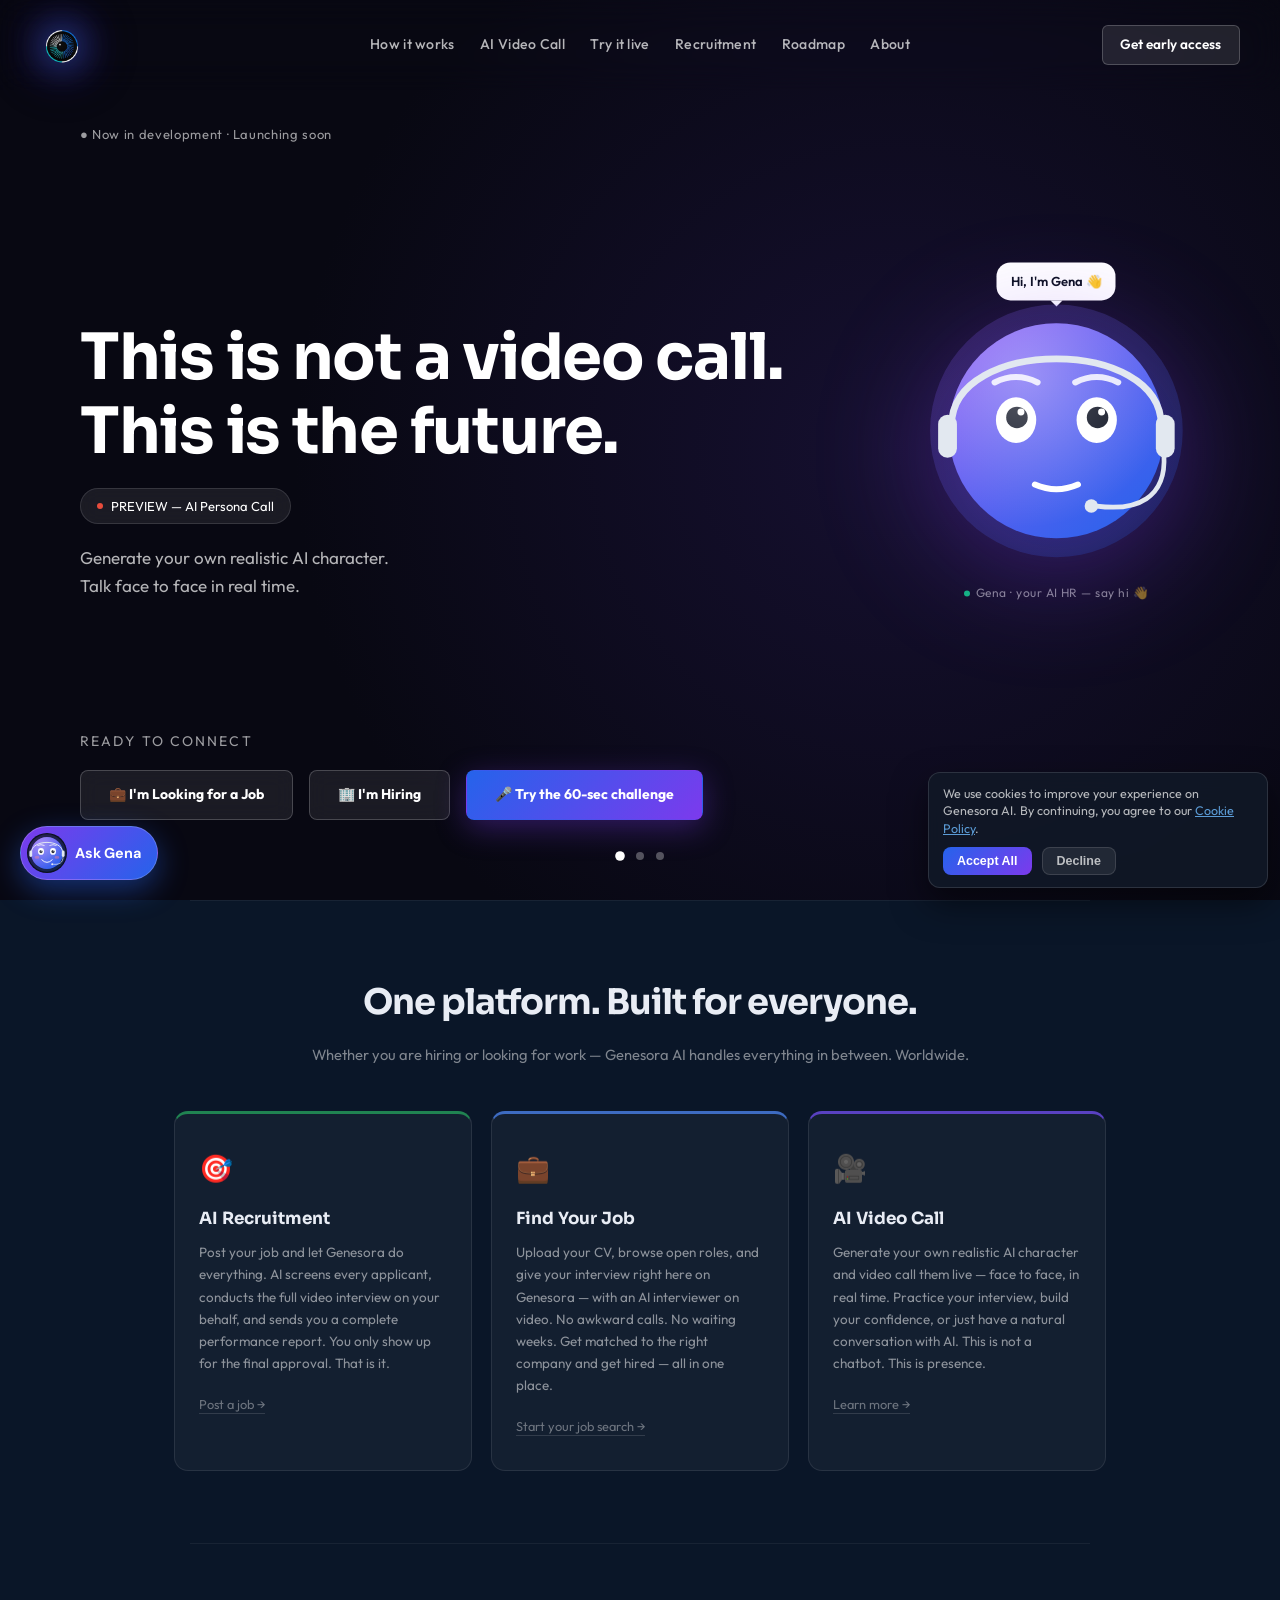
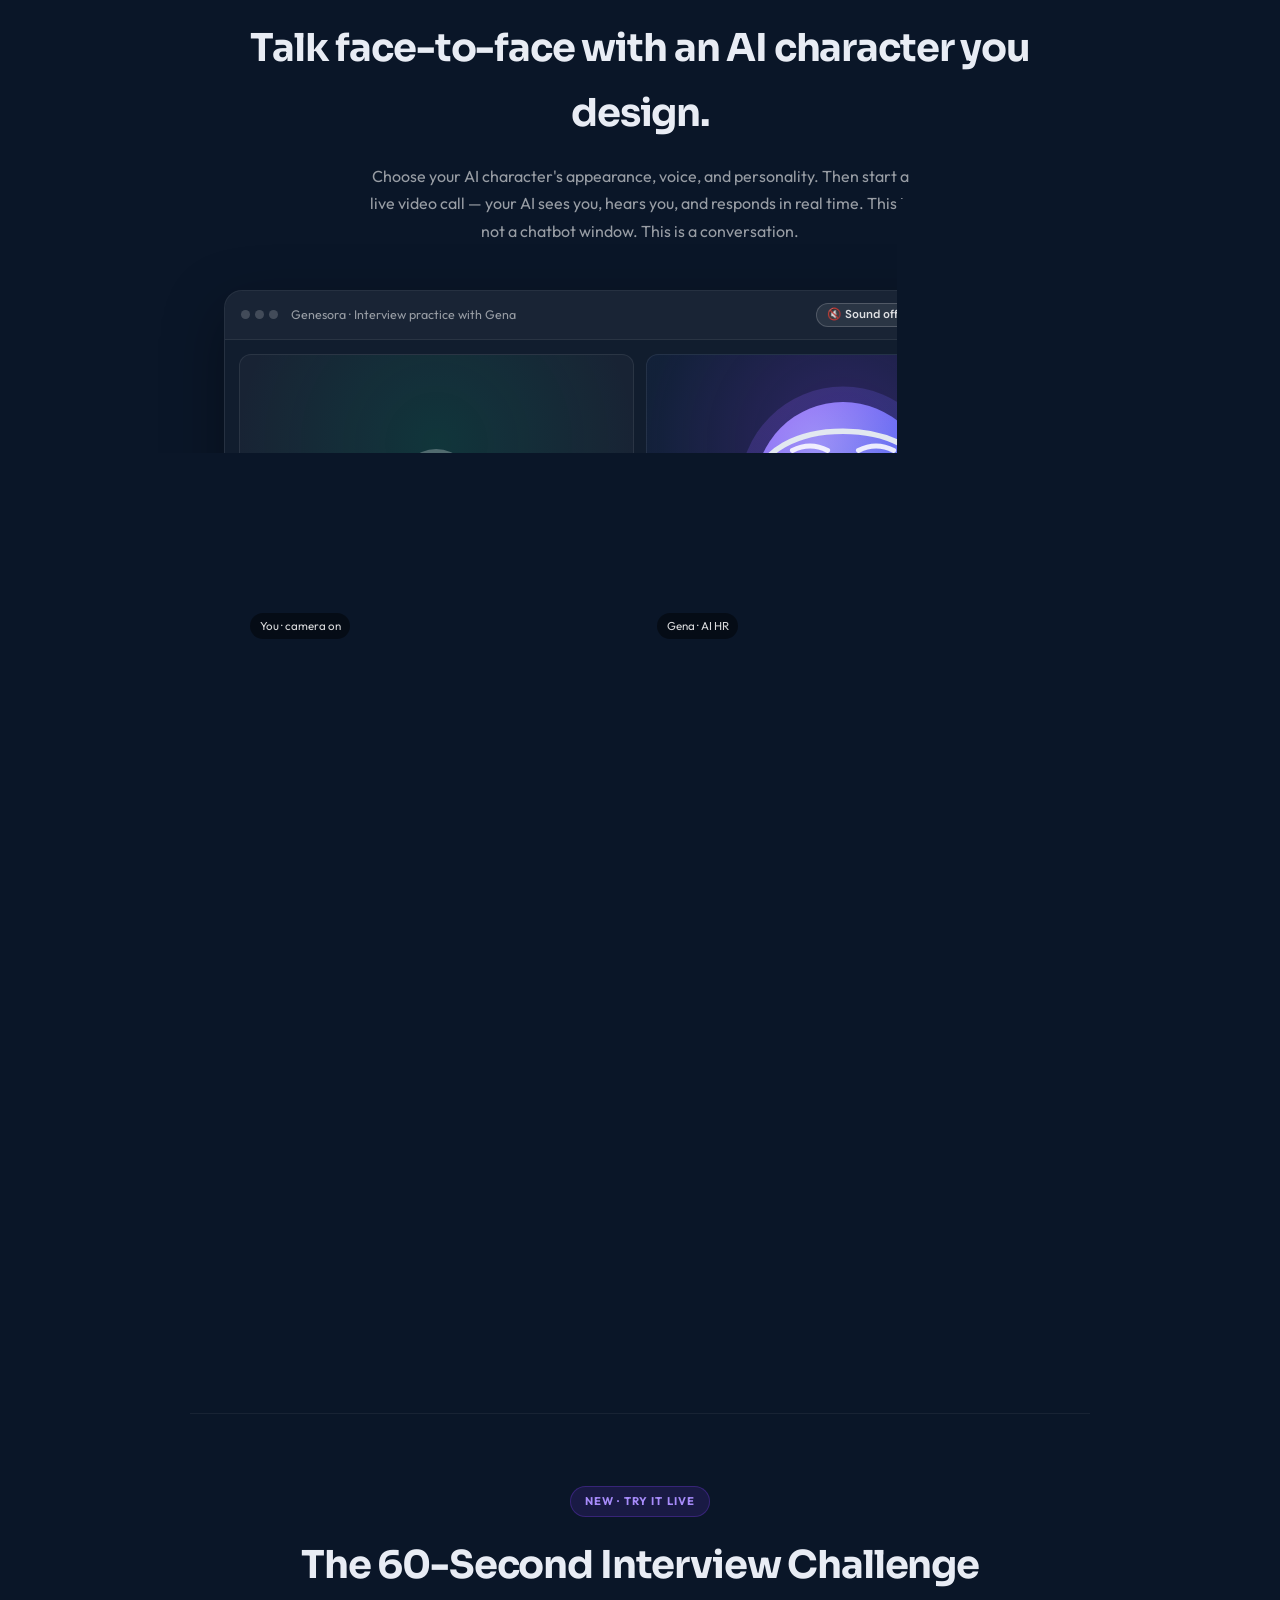
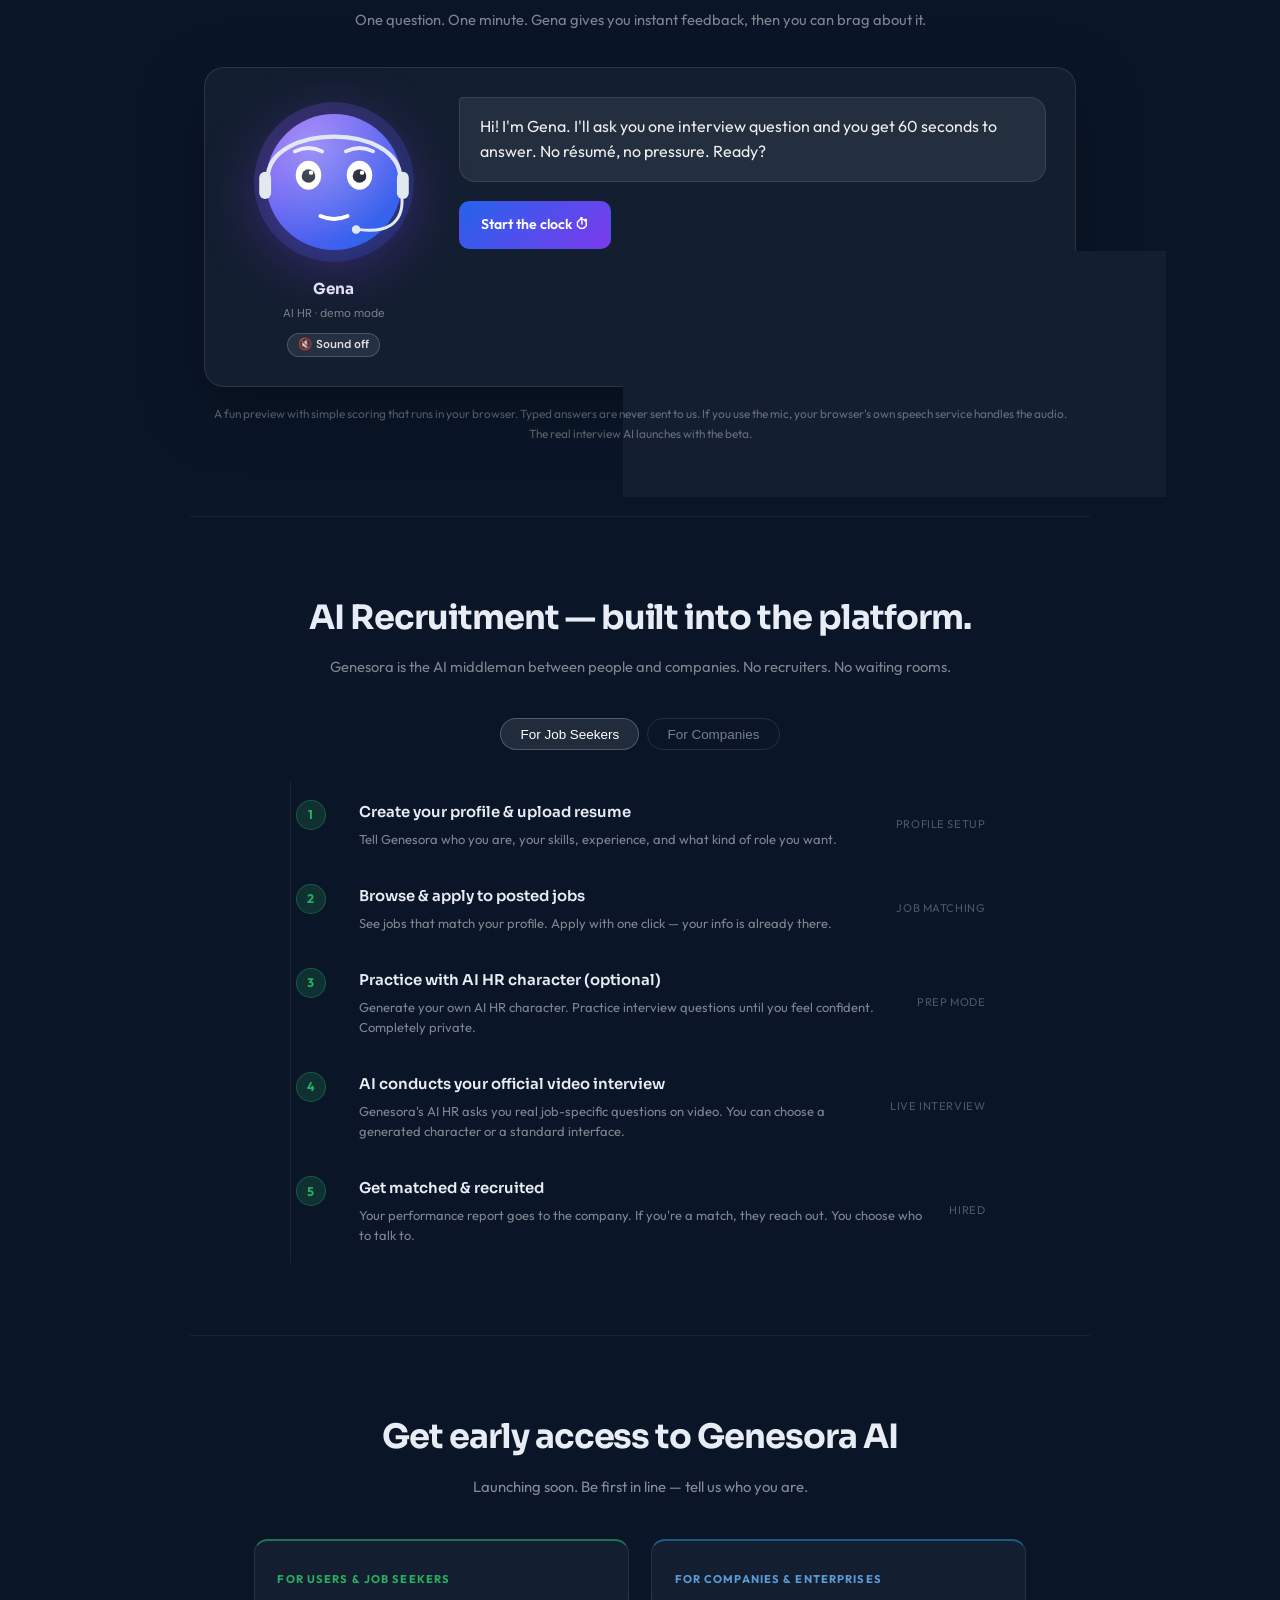
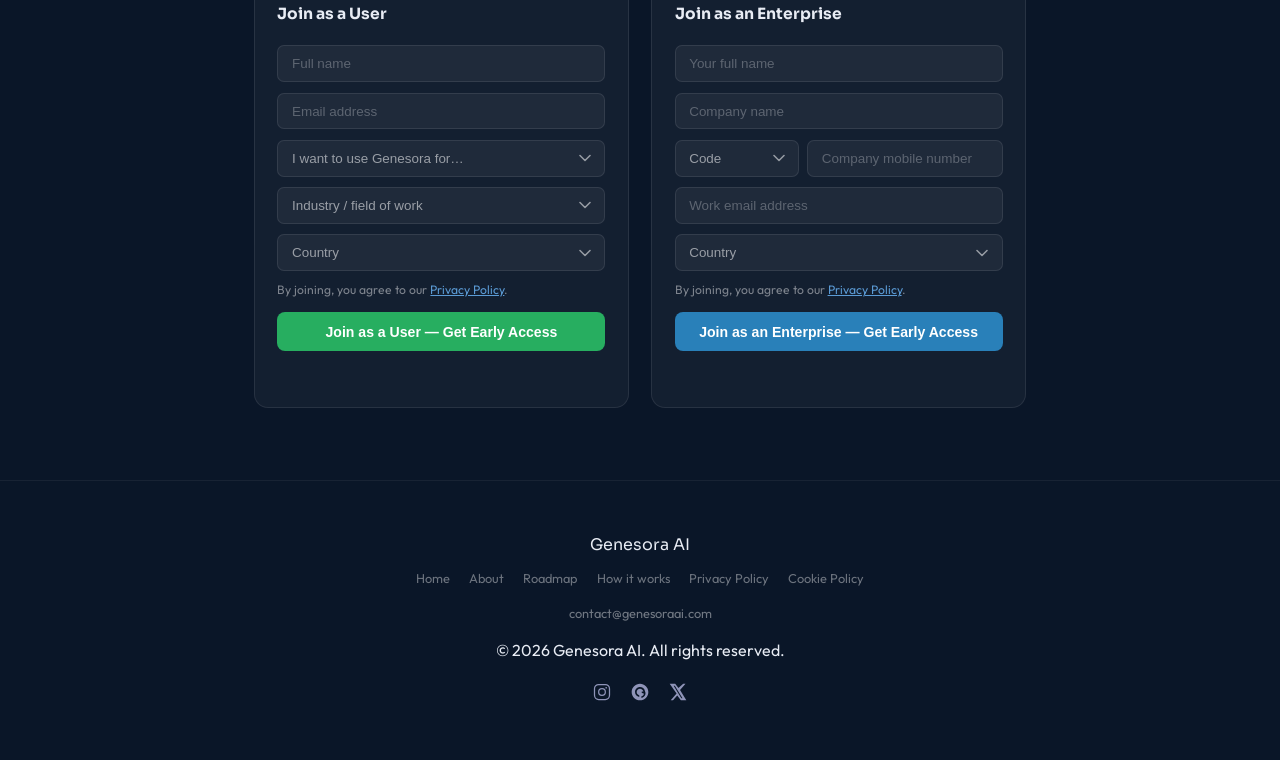
==== index.html @ 2be20b1d "index.html" ====
<!DOCTYPE html>
<html lang="en">
<head>
  <meta charset="UTF-8" />
  <meta name="viewport" content="width=device-width, initial-scale=1.0" />

  <title>Genesora AI — Talk to AI. Practice Interviews. Get Hired.</title>
  <meta name="description" content="Video call a realistic AI character, practice your job interview with an AI HR character, and get recruited by top companies — all in one platform. Join the waitlist. Launching soon." />
  <meta name="keywords" content="AI video call human, talk to AI human, AI character video call, AI conversation platform, AI video call, interview practice AI, AI recruitment platform, Genesora AI" />
  <link rel="canonical" href="https://genesoraai.com" />

  <meta property="og:title" content="Genesora AI — Talk to AI. Practice Interviews. Get Hired." />
  <meta property="og:description" content="Video call a realistic AI character, practice interviews with AI HR characters, and get recruited through AI-powered hiring." />
  <meta property="og:image" content="https://genesoraai.com/og-image.png" />
  <meta property="og:image:width" content="1200" />
  <meta property="og:image:height" content="630" />
  <meta property="og:url" content="https://genesoraai.com" />
  <meta property="og:type" content="website" />

  <meta name="twitter:card" content="summary_large_image" />
  <meta name="twitter:title" content="Genesora AI — Talk to AI. Practice Interviews. Get Hired." />
  <meta name="twitter:description" content="Video call a realistic AI character, practice interviews with AI HR characters, and get recruited through AI-powered hiring." />
  <meta name="twitter:image" content="https://genesoraai.com/og-image.png" />

  <script type="application/ld+json">
  {
    "@context": "https://schema.org",
    "@type": "Organization",
    "name": "Genesora AI",
    "url": "https://genesoraai.com",
    "logo": "https://genesoraai.com/favicon-512x512.png",
    "sameAs": [
      "https://www.instagram.com/genesoraofficial",
      "https://x.com/Genesora_ai",
      "https://www.threads.com/@genesora_ai"
    ],
    "description": "Genesora AI builds human-first AI experiences — video calls with AI characters, intelligent conversation, and more.",
    "foundingDate": "2026"
  }
  </script>

  <link rel="icon" type="image/png" href="/favicon-96x96.png" sizes="96x96" />
  <link rel="icon" type="image/png" href="/favicon-192x192.png" sizes="192x192" />
  <link rel="shortcut icon" href="/favicon.ico" />
  <link rel="apple-touch-icon" sizes="180x180" href="/apple-touch-icon.png" />
  <link rel="manifest" href="/site.webmanifest" />
  <link rel="stylesheet" href="style.css" />
  <link rel="preconnect" href="https://fonts.googleapis.com" />
  <link rel="preconnect" href="https://fonts.gstatic.com" crossorigin />
  <link href="https://fonts.googleapis.com/css2?family=Sora:wght@300;400;500;600;700&family=DM+Sans:ital,wght@0,300;0,400;0,500;1,300;1,400&display=swap" rel="stylesheet" />

  <style>
    /* ── BASE WRAPPER ── */
    #site-wrapper {
      position: relative;
      width: 100%;
    }

    /* ── CUSTOM COOKIE BANNER UI ── */
    .cookie-banner {
      position: fixed;
      bottom: 24px;
      right: 24px;
      max-width: 420px;
      width: calc(100% - 48px);
      background: rgba(17, 24, 39, 0.92);
      border: 1px solid rgba(255, 255, 255, 0.12);
      border-radius: 16px;
      padding: 20px;
      box-shadow: 0 15px 35px rgba(0, 0, 0, 0.5);
      backdrop-filter: blur(16px);
      z-index: 9999;
      transition: opacity 0.4s ease, transform 0.4s ease, visibility 0.4s;
    }

    .cookie-banner.hidden {
      opacity: 0;
      visibility: hidden;
      transform: translateY(20px);
      pointer-events: none;
    }

    .cookie-content p {
      color: rgba(255, 255, 255, 0.7);
      font-size: 0.85rem;
      line-height: 1.5;
      margin-bottom: 14px;
    }

    .cookie-content a {
      color: #5b9bd5;
      text-decoration: underline;
    }

    .cookie-buttons {
      display: flex;
      gap: 10px;
    }

    .cookie-btn {
      padding: 8px 16px;
      border-radius: 8px;
      font-size: 0.82rem;
      font-weight: 600;
      cursor: pointer;
      border: none;
      transition: all 0.2s ease;
    }

    .btn-accept {
      background: linear-gradient(135deg, #2563EB, #7C3AED);
      color: white;
    }

    .btn-accept:hover {
      opacity: 0.9;
      transform: translateY(-1px);
    }

    .btn-decline {
      background: rgba(255, 255, 255, 0.08);
      color: rgba(255, 255, 255, 0.7);
      border: 1px solid rgba(255, 255, 255, 0.12);
    }

    .btn-decline:hover {
      background: rgba(255, 255, 255, 0.14);
      color: white;
    }

    /* ── NAV ── */
    .nav {
      max-width: 1300px;
      margin: 0 auto;
      padding: 24px 40px;
      display: flex;
      align-items: center;
      justify-content: space-between;
      gap: 1rem;
      position: relative;
      z-index: 100;
    }
    .nav-center {
      display: flex;
      align-items: center;
      gap: 1.6rem;
      position: absolute;
      left: 50%;
      transform: translateX(-50%);
    }
    .nav-center a {
      color: rgba(255,255,255,0.7);
      text-decoration: none;
      font-size: 0.88rem;
      transition: color 0.2s;
      white-space: nowrap;
    }
    .nav-center a:hover { color: #fff; }
    .nav-cta {
      background: rgba(255,255,255,0.1);
      color: #fff;
      border: 1px solid rgba(255,255,255,0.2);
      padding: 0.45rem 1.1rem;
      border-radius: 6px;
      font-size: 0.85rem;
      font-weight: 600;
      text-decoration: none;
      transition: background 0.2s;
      z-index: 2;
    }
    .nav-cta:hover { background: rgba(255,255,255,0.16); }
    .hamburger {
      display: none;
      background: none;
      border: none;
      cursor: pointer;
      color: #fff;
      font-size: 1.3rem;
      padding: 0.3rem;
      z-index: 2;
    }
 
    .mobile-menu {
      display: none;
    }

    @media(max-width: 900px) {
      .nav-center { display: none; }
    }

    @media(max-width: 720px) {
      .nav { padding: 16px 20px; }
      .nav-cta { display: none; }
      .hamburger { display: block; }
      .mobile-menu {
        display: none;
        position: absolute;
        top: 60px; left: 0; right: 0;
        background: rgba(8,8,18,0.98);
        border-bottom: 1px solid rgba(255,255,255,0.07);
        padding: 1.2rem 1.5rem;
        flex-direction: column;
        gap: 1rem;
        z-index: 999;
      }
      .mobile-menu.open { display: flex; }
      .mobile-menu a { color: rgba(255,255,255,0.75); text-decoration: none; font-size: 0.95rem; }
      .site-header { position: absolute; width: 100%; z-index: 999;}
    }

    /* ── ANIMATED HERO SECTION ── */
    .hero-anim {
      position: relative;
      width: 100%;
      height: 100vh;
      min-height: 800px;
      overflow: hidden;
      background: #080812;
      display: flex;
      flex-direction: column;
    }

    .hero-bgs {
      position: absolute;
      inset: 0;
      z-index: 1;
    }
    .hero-bg {
      position: absolute;
      inset: 0;
      opacity: 0;
      transition: opacity 0.5s ease-in-out;
      background-size: cover;
      background-position: center;
    }
    .hero-bg.active { opacity: 1; }
 
    .hero-bg.bg-1 { background: radial-gradient(circle at 70% 50%, rgba(100,60,220,0.15) 0%, rgba(8,8,18,0.9) 60%), linear-gradient(to right, #080812 30%, transparent); }
    .hero-bg.bg-2 { background: radial-gradient(circle at 70% 50%, rgba(39,174,96,0.15) 0%, rgba(8,8,18,0.9) 60%), linear-gradient(to right, #080812 30%, transparent); }
    .hero-bg.bg-3 { background: radial-gradient(circle at 70% 50%, rgba(41,128,185,0.15) 0%, rgba(8,8,18,0.9) 60%), linear-gradient(to right, #080812 30%, transparent); }

    .hero-anim-inner {
      position: relative;
      z-index: 2;
      width: 100%;
      height: 100%;
      max-width: 1400px;
      margin: 0 auto;
      display: flex;
      flex-direction: column;
      justify-content: center;
      padding-left: 80px;
    }

    .hero-top {
      position: absolute;
      top: 120px;
    }
    .hero-eyebrow {
      font-size: 13px;
      color: rgba(255,255,255,0.6);
      letter-spacing: 0.05em;
    }

    .hero-middle {
      position: relative;
      width: 100%;
      margin-top: 20px;
    }
    .hero-slide {
      position: absolute;
      top: 50%;
      transform: translateY(-50%);
      opacity: 0;
      visibility: hidden;
      transition: opacity 0.5s ease-in-out, visibility 0.5s;
      width: 100%;
      max-width: 800px;
    }
    .hero-slide.active {
      position: relative;
      top: auto;
      transform: none;
      opacity: 1;
      visibility: visible;
    }

    .hero-big-headline {
      font-family: 'Sora', sans-serif;
      font-size: clamp(52px, 5vw, 64px);
      font-weight: 700;
      color: #fff;
      line-height: 1.15;
      margin-bottom: 20px;
      letter-spacing: -0.02em;
    }

    .hero-pill-badge {
      display: inline-flex;
      align-items: center;
      gap: 8px;
      font-size: 13px;
      background: rgba(255,255,255,0.08);
      padding: 6px 16px;
      border-radius: 30px;
      border: 1px solid rgba(255,255,255,0.12);
      margin-bottom: 20px;
      color: #fff;
      backdrop-filter: blur(10px);
    }
    .live-dot-hero {
      width: 6px;
      height: 6px;
      background: #e74c3c;
      border-radius: 50%;
      animation: blink 1.2s infinite;
    }

    .hero-subtext {
      font-size: 17px;
      color: rgba(255,255,255,0.70);
      line-height: 1.6;
    }

    .hero-bottom {
      position: absolute;
      bottom: 80px;
      display: flex;
      flex-direction: column;
      gap: 16px;
    }
    .ready-to-connect {
      font-size: 14px;
      letter-spacing: 0.15em;
      text-transform: uppercase;
      color: rgba(255,255,255,0.6);
    }
    .hero-buttons {
      display: flex;
      gap: 16px;
    }
    .cta-btn-hero {
      font-size: 14px;
      font-weight: 700;
      color: #fff;
      background: rgba(255,255,255,0.08);
      border: 1px solid rgba(255,255,255,0.2);
      padding: 12px 28px;
      border-radius: 8px;
      text-decoration: none;
      transition: background 0.2s, transform 0.15s;
      display: inline-flex;
      align-items: center;
      justify-content: center;
      backdrop-filter: blur(10px);
    }
    .cta-btn-hero:hover {
      background: rgba(255,255,255,0.16);
      transform: translateY(-2px);
    }

    .hero-dots {
      position: absolute;
      bottom: 40px;
      left: 50%;
      transform: translateX(-50%);
      display: flex;
      gap: 12px;
      z-index: 3;
    }
    .h-dot {
      width: 8px;
      height: 8px;
      border-radius: 50%;
      background: rgba(255,255,255,0.3);
      transition: all 0.3s ease;
      cursor: pointer;
    }
    .h-dot.active {
      background: #fff;
      transform: scale(1.2);
    }

    @media(max-width: 768px) {
      .hero-anim-inner {
        padding-left: 24px;
        padding-right: 24px;
        justify-content: flex-end;
        padding-bottom: 140px;
        text-align: center;
      }
      .hero-top {
        top: 100px;
        left: 0;
        width: 100%;
        text-align: center;
      }
      .hero-slide {
        text-align: center;
      }
      .hero-slide.active {
        display: flex;
        flex-direction: column;
        align-items: center;
      }
      .hero-big-headline {
        font-size: 28px;
      }
      .hero-subtext {
        font-size: 14px;
      }
      .hero-bottom {
        position: relative;
        bottom: 0;
        margin-top: 40px;
        align-items: center;
        width: 100%;
      }
      .hero-buttons {
        flex-direction: column;
        width: 100%;
      }
      .cta-btn-hero {
        width: 100%;
      }
      .hero-dots {
        bottom: 30px;
      }
    }

    /* ── REST OF GENERAL STYLES ── */
    .section-divider {
      border: none;
      border-top: 1px solid rgba(255,255,255,0.06);
      max-width: 900px;
      margin: 0 auto;
    }

    .pillars-section {
      padding: 4.5rem 1.5rem;
      max-width: 980px;
      margin: 0 auto;
      text-align: center;
    }
    .pillars-section h2 {
      font-family: 'Sora', sans-serif;
      font-size: clamp(1.5rem, 3vw, 2.2rem);
      font-weight: 700;
      margin-bottom: 0.55rem;
    }
    .section-sub {
      color: rgba(255,255,255,0.48);
      font-size: 0.92rem;
      margin-bottom: 2.8rem;
    }
    .pillars-grid {
      display: grid;
      grid-template-columns: repeat(auto-fit, minmax(260px, 1fr));
      gap: 1.2rem;
    }
    .pillar-card {
      background: rgba(255,255,255,0.04);
      border: 1px solid rgba(255,255,255,0.09);
      border-radius: 14px;
      padding: 1.9rem 1.5rem;
      text-align: left;
      transition: border-color 0.25s, transform 0.2s;
    }
    .pillar-card:hover { border-color: rgba(255,255,255,0.2); transform: translateY(-3px); }
    .pillar-card.video   { border-top: 3px solid rgba(120,80,255,0.7); }
    .pillar-card.chat    { border-top: 3px solid rgba(80,140,255,0.7); }
    .pillar-card.recruit { border-top: 3px solid rgba(39,174,96,0.7); }
    .pillar-icon { font-size: 1.7rem; margin-bottom: 0.9rem; }
    .pillar-card h3 { font-family: 'Sora', sans-serif; font-size: 1.05rem; font-weight: 700; margin-bottom: 0.45rem; }
    .pillar-card p { font-size: 0.84rem; color: rgba(255,255,255,0.52); line-height: 1.65; margin-bottom: 1rem; }
    .pillar-link { font-size: 0.8rem; color: rgba(255,255,255,0.38); text-decoration: none; border-bottom: 1px solid rgba(255,255,255,0.13); padding-bottom: 1px; transition: color 0.2s; }
    .pillar-link:hover { color: rgba(255,255,255,0.75); }

    .video-section {
      padding: 4.5rem 1.5rem;
      max-width: 880px;
      margin: 0 auto;
      text-align: center;
    }
    .video-section h2 { font-family: 'Sora', sans-serif; font-size: clamp(1.6rem, 3.5vw, 2.4rem); font-weight: 700; margin-bottom: 1rem; }
    .video-section > p { color: rgba(255,255,255,0.58); max-width: 560px; margin: 0 auto 2.8rem; line-height: 1.72; }

    .split-mockup {
      display: flex;
      gap: 1rem;
      align-items: stretch;
      background: rgba(255,255,255,0.03);
      border: 1px solid rgba(255,255,255,0.09);
      border-radius: 16px;
      padding: 1.5rem;
      margin-bottom: 2.8rem;
      position: relative;
    }
    .split-pane {
      flex: 1;
      aspect-ratio: 4/3;
      border-radius: 10px;
      background: rgba(255,255,255,0.05);
      border: 1px solid rgba(255,255,255,0.08);
      display: flex;
      flex-direction: column;
      align-items: center;
      justify-content: center;
      gap: 0.5rem;
      color: rgba(255,255,255,0.35);
      font-size: 0.82rem;
    }
    .split-pane .p-icon { font-size: 2rem; opacity: 0.45; }
    .split-pane.ai-side { background: rgba(100,60,220,0.08); border-color: rgba(100,60,220,0.2); }
    .split-divider { display: flex; align-items: center; color: rgba(255,255,255,0.2); font-size: 1.3rem; padding: 0 0.3rem; }
    .live-pill {
      position: absolute;
      top: 1.2rem; right: 1.2rem;
      background: #e74c3c;
      color: #fff;
      font-size: 0.68rem;
      font-weight: 700;
      letter-spacing: 0.08em;
      padding: 0.22rem 0.55rem;
      border-radius: 20px;
      display: flex; align-items: center; gap: 0.3rem;
    }
    .live-dot { width: 5px; height: 5px; background: #fff; border-radius: 50%; animation: blink 1.2s infinite; }
    @keyframes blink { 0%,100%{opacity:1} 50%{opacity:0.25} }

    .use-cases {
      display: grid;
      grid-template-columns: repeat(auto-fit, minmax(195px, 1fr));
      gap: 1rem;
      text-align: left;
    }
    .uc-card {
      background: rgba(255,255,255,0.04);
      border: 1px solid rgba(255,255,255,0.08);
      border-radius: 12px;
      padding: 1.3rem 1.2rem;
    }
    .uc-num {
      width: 26px; height: 26px;
      background: rgba(120,80,255,0.2);
      border-radius: 50%;
      display: flex; align-items: center; justify-content: center;
      font-size: 0.78rem; font-weight: 700;
      color: rgba(170,140,255,0.9);
      margin-bottom: 0.7rem;
    }
    .uc-card h4 { font-family: 'Sora', sans-serif; font-size: 0.9rem; font-weight: 700; margin-bottom: 0.3rem; }
    .uc-card p { font-size: 0.8rem; color: rgba(255,255,255,0.45); line-height: 1.55; }

    .recruit-section {
      padding: 4.5rem 1.5rem;
      max-width: 780px;
      margin: 0 auto;
    }
    .recruit-section h2 { font-family: 'Sora', sans-serif; font-size: clamp(1.5rem, 3vw, 2.1rem); font-weight: 700; margin-bottom: 0.5rem; text-align: center; }
    .recruit-section > .section-sub { text-align: center; margin-bottom: 2.4rem; }

    .tabs-row { display: flex; gap: 0.5rem; justify-content: center; margin-bottom: 2rem; }
    .tab-btn {
      padding: 0.48rem 1.2rem;
      border-radius: 30px;
      border: 1px solid rgba(255,255,255,0.11);
      background: transparent;
      color: rgba(255,255,255,0.45);
      font-size: 0.84rem;
      cursor: pointer;
      transition: all 0.2s;
    }
    .tab-btn.active { background: rgba(255,255,255,0.09); color: #fff; border-color: rgba(255,255,255,0.22); }

    .steps-list { display: none; flex-direction: column; }
    .steps-list.active { display: flex; }

    .step-row {
      display: flex;
      gap: 1.1rem;
      align-items: flex-start;
      padding: 1.1rem 1.3rem;
      border-left: 1px solid rgba(255,255,255,0.07);
      margin-left: 1rem;
    }
    .s-num {
      width: 30px; height: 30px; flex-shrink: 0;
      border-radius: 50%;
      display: flex; align-items: center; justify-content: center;
      font-size: 0.78rem; font-weight: 700;
      position: relative; left: -16px;
      background: rgba(39,174,96,0.18);
      border: 1px solid rgba(39,174,96,0.35);
      color: #27ae60;
    }
    .s-num.blue {
      background: rgba(41,128,185,0.18);
      border-color: rgba(41,128,185,0.35);
      color: #5b9bd5;
    }
    .s-body { flex: 1; }
    .s-body h4 { font-family: 'Sora', sans-serif; font-size: 0.93rem; font-weight: 600; margin-bottom: 0.22rem; }
    .s-body p { font-size: 0.81rem; color: rgba(255,255,255,0.48); line-height: 1.55; }
    .s-tag { font-size: 0.7rem; color: rgba(255,255,255,0.28); text-transform: uppercase; letter-spacing: 0.05em; flex-shrink: 0; align-self: center; }

    .prereg-section {
      padding: 4.5rem 1.5rem;
      max-width: 820px;
      margin: 0 auto;
      text-align: center;
    }
    .prereg-section h2 { font-family: 'Sora', sans-serif; font-size: clamp(1.5rem, 3vw, 2.1rem); font-weight: 700; margin-bottom: 0.55rem; }
    .prereg-section > p { color: rgba(255,255,255,0.5); margin-bottom: 2.5rem; font-size: 0.93rem; }

    .forms-row {
      display: grid;
      grid-template-columns: 1fr 1fr;
      gap: 1.4rem;
      align-items: stretch;
    }
    @media(max-width: 620px) { .forms-row { grid-template-columns: 1fr; } }

    .form-card {
      background: rgba(255,255,255,0.04);
      border: 1px solid rgba(255,255,255,0.09);
      border-radius: 14px;
      padding: 1.8rem 1.4rem;
      text-align: left;
      display: flex;
      flex-direction: column;
      height: 100%;
    }
    .form-card form {
      display: flex;
      flex-direction: column;
      flex-grow: 1;
    }
    .form-card.user-card { border-top: 2px solid rgba(39,174,96,0.6); }
    .form-card.ent-card  { border-top: 2px solid rgba(41,128,185,0.6); }

    .form-tag { font-size: 0.7rem; font-weight: 700; letter-spacing: 0.1em; text-transform: uppercase; margin-bottom: 0.8rem; }
    .user-card .form-tag { color: #27ae60; }
    .ent-card .form-tag  { color: #5b9bd5; }
    .form-card h3 { font-family: 'Sora', sans-serif; font-size: 0.97rem; font-weight: 700; margin-bottom: 1.1rem; }

    .form-card input,
    .form-card select {
      width: 100%; box-sizing: border-box;
      background: rgba(255,255,255,0.05);
      border: 1px solid rgba(255,255,255,0.09);
      border-radius: 7px;
      padding: 0.62rem 0.85rem;
      color: #fff;
      font-size: 0.84rem;
      margin-bottom: 0.65rem;
      outline: none;
      transition: border-color 0.2s;
    }
    .form-card input::placeholder { color: rgba(255,255,255,0.28); }
    .form-card select { color: rgba(255,255,255,0.55); appearance: none; }
    .form-card select option { background: #111; color: #fff; }

    .form-card select { background-image: url("data:image/svg+xml,%3Csvg xmlns='http://www.w3.org/2000/svg' width='12' height='8' viewBox='0 0 12 8'%3E%3Cpath d='M1 1.5l5 5 5-5' fill='none' stroke='%23ffffff88' stroke-width='1.6' stroke-linecap='round' stroke-linejoin='round'/%3E%3C/svg%3E"); background-repeat: no-repeat; background-position: right 0.85rem center; padding-right: 2.2rem; cursor: pointer; text-overflow: ellipsis; }
    .form-card select.has-val { color: #fff; }
    .form-card .phone-row { display: flex; gap: 0.5rem; }
    .form-card .phone-row select { flex: 0 0 38%; width: 38%; }
    .form-card .phone-row input { flex: 1 1 auto; min-width: 0; }
    .form-card .wl-hp { position: absolute !important; left: -9999px; width: 1px !important; height: 1px !important; opacity: 0; pointer-events: none; }
    .form-card .field-bad { border-color: rgba(239,68,68,0.7) !important; }
    .form-card input:focus,
    .form-card select:focus { border-color: rgba(255,255,255,0.25); }

    .legal-consent {
      font-size: 0.76rem;
      color: rgba(255, 255, 255, 0.45);
      line-height: 1.4;
      margin-bottom: 0.85rem;
    }
    .legal-consent a {
      color: #5b9bd5;
      text-decoration: underline;
    }

    .submit-user {
      width: 100%; background: #27ae60; color: #fff;
      border: none; padding: 0.72rem;
      border-radius: 8px; font-size: 0.88rem; font-weight: 700;
      cursor: pointer; margin-top: auto;
      transition: background 0.2s, transform 0.15s;
    }
    .submit-user:hover { background: #219150; transform: translateY(-1px); }

    .submit-ent {
      width: 100%; background: #2980b9; color: #fff;
      border: none; padding: 0.72rem;
      border-radius: 8px; font-size: 0.88rem; font-weight: 700;
      cursor: pointer; margin-top: auto;
      transition: background 0.2s, transform 0.15s;
    }
    .submit-ent:hover { background: #2471a3; transform: translateY(-1px); }

    .form-msg { font-size: 0.82rem; color: #90EE90; margin-top: 0.6rem; min-height: 1.1rem; }

    .footer-nav { display: flex; gap: 1.2rem; flex-wrap: wrap; justify-content: center; margin-bottom: 0.8rem; }
    .footer-nav a { color: rgba(255,255,255,0.4); text-decoration: none; font-size: 0.8rem; transition: color 0.2s; }
    .footer-nav a:hover { color: rgba(255,255,255,0.75); }
    .footer-contact { font-size: 0.8rem; color: rgba(255,255,255,0.32); margin-bottom: 0.75rem; }
    .footer-contact a { color: rgba(255,255,255,0.42); text-decoration: none; }
  </style>

  <!-- ✨ NEW: styles for the fun extras (loads last so it can override) -->
  <link rel="stylesheet" href="genesora-extras.css" />
  <link rel="stylesheet" href="genesora-chat.css" />
</head>

<body>
  <div class="background-layer"></div>

  <!-- 🌐 SITE CONTENT WRAPPER -->
  <div id="site-wrapper">

    <header class="site-header">
      <div class="nav">
        <a href="index.html" class="logo">
          <img src="favicon.png" alt="Genesora AI logo" class="logo" />
        </a>
        <nav class="nav-center">
          <a href="index.html#how-it-works">How it works</a>
          <a href="index.html#ai-video-call">AI Video Call</a>
          <a href="index.html#challenge">Try it live</a>
          <a href="index.html#recruitment">Recruitment</a>
          <a href="roadmap.html">Roadmap</a>
          <a href="about.html">About</a>
        </nav>
        <a href="#pre-register" class="nav-cta">Get early access</a>
        <button class="hamburger" id="hamburger" aria-label="Menu">&#9776;</button>
      </div>
      <div class="mobile-menu" id="mobileMenu">
        <a href="index.html#how-it-works">How it works</a>
        <a href="index.html#ai-video-call">AI Video Call</a>
        <a href="index.html#challenge">Try it live</a>
        <a href="index.html#recruitment">Recruitment</a>
        <a href="roadmap.html">Roadmap</a>
        <a href="about.html">About</a>
        <a href="#pre-register">Get early access</a>
      </div>
    </header>

    <main>
      <section class="hero-anim" id="hero-anim">
        <div class="hero-bgs">
          <div class="hero-bg bg-1 active"></div>
          <div class="hero-bg bg-2"></div>
          <div class="hero-bg bg-3"></div>
        </div>
   
        <div class="hero-anim-inner">
          <div class="hero-top">
            <span class="hero-eyebrow">● Now in development · Launching soon</span>
          </div>

          <div class="hero-middle">
   
            <div class="hero-slide active" id="slide-1">
              <h1 class="hero-big-headline">This is not a video call.<br>This is the future.</h1>
              <div class="hero-pill-badge"><span class="live-dot-hero"></span> PREVIEW — AI Persona Call</div>
              <p class="hero-subtext">Generate your own realistic AI character.<br>Talk face to face in real time.</p>
            </div>
   
            <div class="hero-slide" id="slide-2">
              <h1 class="hero-big-headline">Practice your interview.<br>Get hired.</h1>
              <div class="hero-pill-badge">💼 Workspace — Find a Job</div>
              <p class="hero-subtext">Upload your resume. Let AI interview you.<br>Get matched to the right company worldwide.</p>
            </div>
   
            <div class="hero-slide" id="slide-3">
              <h1 class="hero-big-headline">Post a job.<br>AI interviews everyone.<br>You just choose who to hire.</h1>
              <div class="hero-pill-badge">🏢 Workspace — Enterprise</div>
              <p class="hero-subtext">AI screens every applicant. AI conducts every interview.<br>You receive the full report. Zero manual work.</p>
            </div>

          </div>

          <div class="hero-bottom">
            <div class="ready-to-connect">READY TO CONNECT</div>
            <div class="hero-buttons">
              <a href="#recruitment" class="cta-btn-hero" onclick="document.querySelector('[data-tab=\'seeker\']').click();">💼 I'm Looking for a Job</a>
              <a href="#recruitment" class="cta-btn-hero" onclick="document.querySelector('[data-tab=\'company\']').click();">🏢 I'm Hiring</a>
              <a href="#challenge" class="cta-btn-hero cta-primary">🎤 Try the 60-sec challenge</a>
            </div>
          </div>
        </div>

        <!-- ✨ NEW: Gena, the cursor-following AI face (desktop only) -->
        <div class="hero-face" id="heroFace">
          <div class="hero-face-float">
            <div class="hero-face-bubble" id="heroFaceBubble" role="status"></div>
            <div id="heroFaceMount"></div>
          </div>
          <div class="hero-face-cap"><span class="cap-dot"></span>Gena · your AI HR — say hi 👋</div>
        </div>

        <div class="hero-dots">
          <span class="h-dot active" id="dot-1"></span>
          <span class="h-dot" id="dot-2"></span>
          <span class="h-dot" id="dot-3"></span>
        </div>
      </section>

      <hr class="section-divider" />

      <section class="pillars-section fade-in" id="how-it-works">
        <h2>One platform. Built for everyone.</h2>
        <p class="section-sub">Whether you are hiring or looking for work — Genesora AI handles everything in between. Worldwide.</p>
        <div class="pillars-grid">
          <div class="pillar-card recruit">
            <div class="pillar-icon">🎯</div>
            <h3>AI Recruitment</h3>
            <p>Post your job and let Genesora do everything. AI screens every applicant, conducts the full video interview on your behalf, and sends you a complete performance report. You only show up for the final approval. That is it.</p>
            <a href="#recruitment" class="pillar-link">Post a job →</a>
          </div>
          <div class="pillar-card chat">
            <div class="pillar-icon">💼</div>
            <h3>Find Your Job</h3>
            <p>Upload your CV, browse open roles, and give your interview right here on Genesora — with an AI interviewer on video. No awkward calls. No waiting weeks. Get matched to the right company and get hired — all in one place.</p>
            <a href="#recruitment" class="pillar-link">Start your job search →</a>
          </div>
          <div class="pillar-card video">
            <div class="pillar-icon">🎥</div>
            <h3>AI Video Call</h3>
            <p>Generate your own realistic AI character and video call them live — face to face, in real time. Practice your interview, build your confidence, or just have a natural conversation with AI. This is not a chatbot. This is presence.</p>
            <a href="#ai-video-call" class="pillar-link">Learn more →</a>
          </div>
        </div>
      </section>

      <hr class="section-divider" />

      <section class="video-section fade-in" id="ai-video-call">
        <h2>Talk face-to-face with an AI character you design.</h2>
        <p>
          Choose your AI character's appearance, voice, and personality. Then start a live video call — your AI sees you, hears you, and responds in real time. This is not a chatbot window. This is a conversation.
        </p>

        <!-- ✨ NEW: living demo (replaces the old two-emoji mockup) -->
        <div class="live-demo" id="liveDemo" role="group" aria-label="Simulated preview of a video call between a candidate and Gena, an AI interviewer">
          <div class="ld-bar">
            <span class="ld-dots"><i></i><i></i><i></i></span>
            <span class="ld-title">Genesora · Interview practice with Gena</span>
            <span class="ld-live"><span class="dot"></span>DEMO <b id="ldTimer">00:00</b></span>
          </div>
          <div class="ld-stage">
            <div class="ld-pane ld-you" id="ldYou">
              <svg class="ld-you-art" viewBox="0 0 120 120" aria-hidden="true">
                <circle cx="60" cy="42" r="22" fill="rgba(255,255,255,0.32)"/>
                <path d="M16 112 C16 80 38 70 60 70 C82 70 104 80 104 112 Z" fill="rgba(255,255,255,0.22)"/>
              </svg>
              <span class="ld-name">You · camera on</span>
              <div class="ld-wave" data-wave="you"></div>
            </div>
            <div class="ld-pane ld-ai" id="ldAi">
              <div class="ld-face" id="ldFaceMount"></div>
              <span class="ld-name">Gena · AI HR</span>
              <div class="ld-wave" data-wave="ai"></div>
            </div>
          </div>
          <div class="ld-captions" aria-live="off"><span class="ld-speaker ai" id="ldSpeaker">Gena</span><span id="ldText"></span><span class="ld-caret"></span></div>
          <div class="ld-note">Demo preview. At launch, you will talk to a realistic AI character, live on video.</div>
        </div>

        <!-- Today vs at launch: shows what the demo is and what is coming -->
        <div class="vision-compare" id="visionCompare">
          <h3>What you just saw vs. what you get at launch</h3>
          <div class="vc-grid" role="table" aria-label="Demo today compared with the product at launch">
            <div class="vc-head" role="row"><span role="columnheader">In this demo</span><span role="columnheader">At launch</span></div>
            <div class="vc-row" role="row"><span role="cell">A text question</span><span role="cell">A live video interview</span></div>
            <div class="vc-row" role="row"><span role="cell">A simple score</span><span role="cell">A full report: score, strengths and tips</span></div>
            <div class="vc-row" role="row"><span role="cell">One question</span><span role="cell">A full interview for a real role</span></div>
            <div class="vc-row" role="row"><span role="cell">Gena, a simple preview</span><span role="cell">Your own AI character</span></div>
          </div>
        </div>

        <div class="use-cases">
          <div class="uc-card">
            <div class="uc-num">1</div>
            <h4>Casual conversation</h4>
            <p>Talk naturally with your AI character, anytime — a relaxed way to build confidence.</p>
          </div>
          <div class="uc-card">
            <div class="uc-num">2</div>
            <h4>Interview practice</h4>
            <p>Prepare for real interviews with your AI HR character — completely private.</p>
          </div>
          <div class="uc-card">
            <div class="uc-num">3</div>
            <h4>AI job interview</h4>
            <p>Let Genesora AI interview you on behalf of a real company.</p>
          </div>
        </div>
      </section>

      <hr class="section-divider" />

      <!-- ✨ NEW: 60-Second Interview Challenge -->
      <section class="challenge-section" id="challenge">
        <span class="ch-badge">New · Try it live</span>
        <h2>The 60-Second Interview Challenge</h2>
        <p class="section-sub">One question. One minute. Gena gives you instant feedback, then you can brag about it.</p>

        <div class="ch-card" id="chCard">
          <div class="ch-gena">
            <div id="chFaceMount"></div>
            <div class="ch-gena-name">Gena<small>AI HR · demo mode</small></div>
          </div>

          <div class="ch-body">

            <div class="ch-stage active" data-stage="intro">
              <div class="ch-bubble" id="chIntro">Hi! I'm Gena. I'll ask you one interview question and you get 60 seconds to answer. No résumé, no pressure. Ready?</div>
              <button type="button" class="ch-btn primary" id="chStart">Start the clock ⏱</button>
            </div>

            <div class="ch-stage" data-stage="question">
              <div class="ch-timer-row">
                <div class="ch-timer" id="chTimerBox">
                  <svg viewBox="0 0 64 64" aria-hidden="true">
                    <circle class="bg" cx="32" cy="32" r="26"/>
                    <circle class="fg" id="chTimerRing" cx="32" cy="32" r="26"/>
                  </svg>
                  <span id="chTime">60</span>
                </div>
                <div class="ch-bubble" id="chQuestion"></div>
              </div>
              <textarea id="chAnswer" rows="6" maxlength="1500" placeholder="Type your answer… or tap the mic and talk" aria-label="Your answer"></textarea>
              <div class="ch-actions">
                <button type="button" class="ch-btn ghost" id="chMic" hidden>🎤 Speak</button>
                <button type="button" class="ch-btn ghost" id="chSkip">New question ↻</button>
                <span class="spacer"></span>
                <button type="button" class="ch-btn primary" id="chSubmit">Submit answer →</button>
              </div>
              <p class="ch-hint" id="chHint" aria-live="polite"></p>
            </div>

            <div class="ch-stage" data-stage="result" aria-live="polite">
              <div class="ch-score">
                <div class="ch-ring">
                  <svg viewBox="0 0 110 110" aria-hidden="true">
                    <defs><linearGradient id="chGrad" x1="0" y1="0" x2="1" y2="1"><stop offset="0" stop-color="#2563EB"/><stop offset="1" stop-color="#10B981"/></linearGradient></defs>
                    <circle class="bg" cx="55" cy="55" r="42"/>
                    <circle class="fg" id="chScoreRing" cx="55" cy="55" r="42" stroke="url(#chGrad)"/>
                  </svg>
                  <b><span id="chScoreNum">0</span><small>/ 100</small></b>
                </div>
                <div>
                  <div class="ch-title" id="chTitle"></div>
                  <p id="chComment"></p>
                </div>
              </div>

              <div class="ch-metrics">
                <div class="ch-metric"><span>Interview energy</span><b>Score above</b><div class="ch-bar"><i id="chEnergyBar"></i></div></div>
                <div class="ch-metric"><span>Confidence</span><b id="chConf">—</b></div>
                <div class="ch-metric"><span>Buzzword count</span><b id="chBuzz">0</b></div>
                <div class="ch-metric"><span>Story structure</span><b id="chStarVal">0/4</b><div class="ch-pips" id="chPips"><i></i><i></i><i></i><i></i></div></div>
              </div>

              <div class="ch-actions">
                <a class="ch-btn ghost" id="chShareX" target="_blank" rel="noopener">Post on X</a>
                <a class="ch-btn ghost" id="chShareWA" target="_blank" rel="noopener">WhatsApp</a>
                <button type="button" class="ch-btn ghost" id="chShareNative" hidden>Share…</button>
                <button type="button" class="ch-btn ghost" id="chCopy">Copy brag text</button>
              </div>
              <p class="ch-bridge">This was a fun preview. At launch, your AI interviewer asks follow-up questions on video and gives you a full report with strengths and tips.</p>
              <div class="ch-actions">
                <button type="button" class="ch-btn ghost" id="chRetry">Try another question ↻</button>
                <span class="spacer"></span>
                <a href="#pre-register" class="ch-btn primary">Join the waitlist →</a>
              </div>
            </div>

          </div>
        </div>
        <p class="ch-fine">A fun preview with simple scoring that runs in your browser. Typed answers are never sent to us. If you use the mic, your browser's own speech service handles the audio. The real interview AI launches with the beta.</p>
      </section>

      <hr class="section-divider" />

      <section class="recruit-section fade-in" id="recruitment">
        <h2>AI Recruitment — built into the platform.</h2>
        <p class="section-sub">Genesora is the AI middleman between people and companies. No recruiters. No waiting rooms.</p>

        <div class="tabs-row">
          <button class="tab-btn active" data-tab="seeker">For Job Seekers</button>
          <button class="tab-btn" data-tab="company">For Companies</button>
        </div>

        <div class="steps-list active" id="tab-seeker">
          <div class="step-row">
            <div class="s-num">1</div>
            <div class="s-body"><h4>Create your profile &amp; upload resume</h4><p>Tell Genesora who you are, your skills, experience, and what kind of role you want.</p></div>
            <div class="s-tag">Profile setup</div>
          </div>
          <div class="step-row">
            <div class="s-num">2</div>
            <div class="s-body"><h4>Browse &amp; apply to posted jobs</h4><p>See jobs that match your profile. Apply with one click — your info is already there.</p></div>
            <div class="s-tag">Job matching</div>
          </div>
          <div class="step-row">
            <div class="s-num">3</div>
            <div class="s-body"><h4>Practice with AI HR character (optional)</h4><p>Generate your own AI HR character. Practice interview questions until you feel confident. Completely private.</p></div>
            <div class="s-tag">Prep mode</div>
          </div>
          <div class="step-row">
            <div class="s-num">4</div>
            <div class="s-body"><h4>AI conducts your official video interview</h4><p>Genesora's AI HR asks you real job-specific questions on video. You can choose a generated character or a standard interface.</p></div>
            <div class="s-tag">Live interview</div>
          </div>
          <div class="step-row">
            <div class="s-num">5</div>
            <div class="s-body"><h4>Get matched &amp; recruited</h4><p>Your performance report goes to the company. If you're a match, they reach out. You choose who to talk to.</p></div>
            <div class="s-tag">Hired</div>
          </div>
        </div>

        <div class="steps-list" id="tab-company">
          <div class="step-row">
            <div class="s-num blue">1</div>
            <div class="s-body"><h4>Post your job with requirements</h4><p>Describe the role, required skills, experience level, and company culture.</p></div>
            <div class="s-tag">Job posting</div>
          </div>
          <div class="step-row">
            <div class="s-num blue">2</div>
            <div class="s-body"><h4>Genesora AI screens all applicants automatically</h4><p>AI reviews every resume and profile against your job requirements. No manual screening needed.</p></div>
            <div class="s-tag">Auto-screen</div>
          </div>
          <div class="step-row">
            <div class="s-num blue">3</div>
            <div class="s-body"><h4>AI conducts video interviews on your behalf</h4><p>Genesora's AI HR interviews every shortlisted candidate with job-specific questions. No HR time required.</p></div>
            <div class="s-tag">AI interviews</div>
          </div>
          <div class="step-row">
            <div class="s-num blue">4</div>
            <div class="s-body"><h4>Receive full candidate report by email</h4><p>Get a detailed performance report for each candidate — strengths, weaknesses, interview score, and recommendation. You just choose who to hire.</p></div>
            <div class="s-tag">Hire</div>
          </div>
        </div>
      </section>

      <hr class="section-divider" />

      <section class="prereg-section fade-in" id="pre-register">
        <h2>Get early access to Genesora AI</h2>
        <p>Launching soon. Be first in line — tell us who you are.</p>
        <div class="forms-row">
          <div class="form-card user-card">
            <div class="form-tag">For Users &amp; Job Seekers</div>
            <h3 id="userCardTitle">Join as a User</h3>
            <p class="ref-note" id="refNote" hidden>🎁 You were invited by a friend. They'll move up the line when you join.</p>
            <form id="userForm" novalidate>
              <input type="text" class="wl-hp" name="website" tabindex="-1" autocomplete="off" aria-hidden="true" />
              <input type="text" id="u_name" placeholder="Full name" maxlength="60" autocomplete="name" required />
              <input type="email" id="u_email" placeholder="Email address" maxlength="100" autocomplete="email" required />
              <select id="u_intent">
                <option value="" disabled selected>I want to use Genesora for…</option>
                <option>AI video call</option>
                <option>Find a job</option>
                <option>Practice interviews</option>
                <option>All of the above</option>
              </select>
              <select id="u_industry">
                <option value="" disabled selected>Industry / field of work</option>
                <option>Software / IT</option>
                <option>AI / Data Science</option>
                <option>Finance / Banking</option>
                <option>Healthcare / Pharma</option>
                <option>Education / EdTech</option>
                <option>E-commerce / Retail</option>
                <option>Manufacturing / Engineering</option>
                <option>Marketing / Advertising</option>
                <option>Consulting / Business Services</option>
                <option>Media / Entertainment</option>
                <option>Telecom</option>
                <option>Logistics / Supply Chain</option>
                <option>Hospitality / Travel</option>
                <option>Real Estate / Construction</option>
                <option>Government / Non-profit</option>
                <option>Student / Fresher</option>
                <option>Freelance / Self-employed</option>
                <option>Other</option>
              </select>
              <select id="u_country" required>
                <option value="" disabled selected>Country</option>
                <option value="Afghanistan" data-iso="AF">Afghanistan</option>
                <option value="Albania" data-iso="AL">Albania</option>
                <option value="Algeria" data-iso="DZ">Algeria</option>
                <option value="Andorra" data-iso="AD">Andorra</option>
                <option value="Angola" data-iso="AO">Angola</option>
                <option value="Antigua and Barbuda" data-iso="AG">Antigua and Barbuda</option>
                <option value="Argentina" data-iso="AR">Argentina</option>
                <option value="Armenia" data-iso="AM">Armenia</option>
                <option value="Australia" data-iso="AU">Australia</option>
                <option value="Austria" data-iso="AT">Austria</option>
                <option value="Azerbaijan" data-iso="AZ">Azerbaijan</option>
                <option value="Bahamas" data-iso="BS">Bahamas</option>
                <option value="Bahrain" data-iso="BH">Bahrain</option>
                <option value="Bangladesh" data-iso="BD">Bangladesh</option>
                <option value="Barbados" data-iso="BB">Barbados</option>
                <option value="Belarus" data-iso="BY">Belarus</option>
                <option value="Belgium" data-iso="BE">Belgium</option>
                <option value="Belize" data-iso="BZ">Belize</option>
                <option value="Benin" data-iso="BJ">Benin</option>
                <option value="Bhutan" data-iso="BT">Bhutan</option>
                <option value="Bolivia" data-iso="BO">Bolivia</option>
                <option value="Bosnia and Herzegovina" data-iso="BA">Bosnia and Herzegovina</option>
                <option value="Botswana" data-iso="BW">Botswana</option>
                <option value="Brazil" data-iso="BR">Brazil</option>
                <option value="Brunei" data-iso="BN">Brunei</option>
                <option value="Bulgaria" data-iso="BG">Bulgaria</option>
                <option value="Burkina Faso" data-iso="BF">Burkina Faso</option>
                <option value="Burundi" data-iso="BI">Burundi</option>
                <option value="Cabo Verde" data-iso="CV">Cabo Verde</option>
                <option value="Cambodia" data-iso="KH">Cambodia</option>
                <option value="Cameroon" data-iso="CM">Cameroon</option>
                <option value="Canada" data-iso="CA">Canada</option>
                <option value="Central African Republic" data-iso="CF">Central African Republic</option>
                <option value="Chad" data-iso="TD">Chad</option>
                <option value="Chile" data-iso="CL">Chile</option>
                <option value="China" data-iso="CN">China</option>
                <option value="Colombia" data-iso="CO">Colombia</option>
                <option value="Comoros" data-iso="KM">Comoros</option>
                <option value="Congo (DR)" data-iso="CD">Congo (DR)</option>
                <option value="Congo (Republic)" data-iso="CG">Congo (Republic)</option>
                <option value="Costa Rica" data-iso="CR">Costa Rica</option>
                <option value="Côte d&#x27;Ivoire" data-iso="CI">Côte d&#x27;Ivoire</option>
                <option value="Croatia" data-iso="HR">Croatia</option>
                <option value="Cuba" data-iso="CU">Cuba</option>
                <option value="Cyprus" data-iso="CY">Cyprus</option>
                <option value="Czechia" data-iso="CZ">Czechia</option>
                <option value="Denmark" data-iso="DK">Denmark</option>
                <option value="Djibouti" data-iso="DJ">Djibouti</option>
                <option value="Dominica" data-iso="DM">Dominica</option>
                <option value="Dominican Republic" data-iso="DO">Dominican Republic</option>
                <option value="Ecuador" data-iso="EC">Ecuador</option>
                <option value="Egypt" data-iso="EG">Egypt</option>
                <option value="El Salvador" data-iso="SV">El Salvador</option>
                <option value="Equatorial Guinea" data-iso="GQ">Equatorial Guinea</option>
                <option value="Eritrea" data-iso="ER">Eritrea</option>
                <option value="Estonia" data-iso="EE">Estonia</option>
                <option value="Eswatini" data-iso="SZ">Eswatini</option>
                <option value="Ethiopia" data-iso="ET">Ethiopia</option>
                <option value="Fiji" data-iso="FJ">Fiji</option>
                <option value="Finland" data-iso="FI">Finland</option>
                <option value="France" data-iso="FR">France</option>
                <option value="Gabon" data-iso="GA">Gabon</option>
                <option value="Gambia" data-iso="GM">Gambia</option>
                <option value="Georgia" data-iso="GE">Georgia</option>
                <option value="Germany" data-iso="DE">Germany</option>
                <option value="Ghana" data-iso="GH">Ghana</option>
                <option value="Greece" data-iso="GR">Greece</option>
                <option value="Grenada" data-iso="GD">Grenada</option>
                <option value="Guatemala" data-iso="GT">Guatemala</option>
                <option value="Guinea" data-iso="GN">Guinea</option>
                <option value="Guinea-Bissau" data-iso="GW">Guinea-Bissau</option>
                <option value="Guyana" data-iso="GY">Guyana</option>
                <option value="Haiti" data-iso="HT">Haiti</option>
                <option value="Honduras" data-iso="HN">Honduras</option>
                <option value="Hong Kong" data-iso="HK">Hong Kong</option>
                <option value="Hungary" data-iso="HU">Hungary</option>
                <option value="Iceland" data-iso="IS">Iceland</option>
                <option value="India" data-iso="IN">India</option>
                <option value="Indonesia" data-iso="ID">Indonesia</option>
                <option value="Iran" data-iso="IR">Iran</option>
                <option value="Iraq" data-iso="IQ">Iraq</option>
                <option value="Ireland" data-iso="IE">Ireland</option>
                <option value="Israel" data-iso="IL">Israel</option>
                <option value="Italy" data-iso="IT">Italy</option>
                <option value="Jamaica" data-iso="JM">Jamaica</option>
                <option value="Japan" data-iso="JP">Japan</option>
                <option value="Jordan" data-iso="JO">Jordan</option>
                <option value="Kazakhstan" data-iso="KZ">Kazakhstan</option>
                <option value="Kenya" data-iso="KE">Kenya</option>
                <option value="Kiribati" data-iso="KI">Kiribati</option>
                <option value="Kosovo" data-iso="XK">Kosovo</option>
                <option value="Kuwait" data-iso="KW">Kuwait</option>
                <option value="Kyrgyzstan" data-iso="KG">Kyrgyzstan</option>
                <option value="Laos" data-iso="LA">Laos</option>
                <option value="Latvia" data-iso="LV">Latvia</option>
                <option value="Lebanon" data-iso="LB">Lebanon</option>
                <option value="Lesotho" data-iso="LS">Lesotho</option>
                <option value="Liberia" data-iso="LR">Liberia</option>
                <option value="Libya" data-iso="LY">Libya</option>
                <option value="Liechtenstein" data-iso="LI">Liechtenstein</option>
                <option value="Lithuania" data-iso="LT">Lithuania</option>
                <option value="Luxembourg" data-iso="LU">Luxembourg</option>
                <option value="Macao" data-iso="MO">Macao</option>
                <option value="Madagascar" data-iso="MG">Madagascar</option>
                <option value="Malawi" data-iso="MW">Malawi</option>
                <option value="Malaysia" data-iso="MY">Malaysia</option>
                <option value="Maldives" data-iso="MV">Maldives</option>
                <option value="Mali" data-iso="ML">Mali</option>
                <option value="Malta" data-iso="MT">Malta</option>
                <option value="Marshall Islands" data-iso="MH">Marshall Islands</option>
                <option value="Mauritania" data-iso="MR">Mauritania</option>
                <option value="Mauritius" data-iso="MU">Mauritius</option>
                <option value="Mexico" data-iso="MX">Mexico</option>
                <option value="Micronesia" data-iso="FM">Micronesia</option>
                <option value="Moldova" data-iso="MD">Moldova</option>
                <option value="Monaco" data-iso="MC">Monaco</option>
                <option value="Mongolia" data-iso="MN">Mongolia</option>
                <option value="Montenegro" data-iso="ME">Montenegro</option>
                <option value="Morocco" data-iso="MA">Morocco</option>
                <option value="Mozambique" data-iso="MZ">Mozambique</option>
                <option value="Myanmar" data-iso="MM">Myanmar</option>
                <option value="Namibia" data-iso="NA">Namibia</option>
                <option value="Nauru" data-iso="NR">Nauru</option>
                <option value="Nepal" data-iso="NP">Nepal</option>
                <option value="Netherlands" data-iso="NL">Netherlands</option>
                <option value="New Zealand" data-iso="NZ">New Zealand</option>
                <option value="Nicaragua" data-iso="NI">Nicaragua</option>
                <option value="Niger" data-iso="NE">Niger</option>
                <option value="Nigeria" data-iso="NG">Nigeria</option>
                <option value="North Korea" data-iso="KP">North Korea</option>
                <option value="North Macedonia" data-iso="MK">North Macedonia</option>
                <option value="Norway" data-iso="NO">Norway</option>
                <option value="Oman" data-iso="OM">Oman</option>
                <option value="Pakistan" data-iso="PK">Pakistan</option>
                <option value="Palau" data-iso="PW">Palau</option>
                <option value="Palestine" data-iso="PS">Palestine</option>
                <option value="Panama" data-iso="PA">Panama</option>
                <option value="Papua New Guinea" data-iso="PG">Papua New Guinea</option>
                <option value="Paraguay" data-iso="PY">Paraguay</option>
                <option value="Peru" data-iso="PE">Peru</option>
                <option value="Philippines" data-iso="PH">Philippines</option>
                <option value="Poland" data-iso="PL">Poland</option>
                <option value="Portugal" data-iso="PT">Portugal</option>
                <option value="Puerto Rico" data-iso="PR">Puerto Rico</option>
                <option value="Qatar" data-iso="QA">Qatar</option>
                <option value="Romania" data-iso="RO">Romania</option>
                <option value="Russia" data-iso="RU">Russia</option>
                <option value="Rwanda" data-iso="RW">Rwanda</option>
                <option value="Saint Kitts and Nevis" data-iso="KN">Saint Kitts and Nevis</option>
                <option value="Saint Lucia" data-iso="LC">Saint Lucia</option>
                <option value="Saint Vincent and the Grenadines" data-iso="VC">Saint Vincent and the Grenadines</option>
                <option value="Samoa" data-iso="WS">Samoa</option>
                <option value="San Marino" data-iso="SM">San Marino</option>
                <option value="São Tomé and Príncipe" data-iso="ST">São Tomé and Príncipe</option>
                <option value="Saudi Arabia" data-iso="SA">Saudi Arabia</option>
                <option value="Senegal" data-iso="SN">Senegal</option>
                <option value="Serbia" data-iso="RS">Serbia</option>
                <option value="Seychelles" data-iso="SC">Seychelles</option>
                <option value="Sierra Leone" data-iso="SL">Sierra Leone</option>
                <option value="Singapore" data-iso="SG">Singapore</option>
                <option value="Slovakia" data-iso="SK">Slovakia</option>
                <option value="Slovenia" data-iso="SI">Slovenia</option>
                <option value="Solomon Islands" data-iso="SB">Solomon Islands</option>
                <option value="Somalia" data-iso="SO">Somalia</option>
                <option value="South Africa" data-iso="ZA">South Africa</option>
                <option value="South Korea" data-iso="KR">South Korea</option>
                <option value="South Sudan" data-iso="SS">South Sudan</option>
                <option value="Spain" data-iso="ES">Spain</option>
                <option value="Sri Lanka" data-iso="LK">Sri Lanka</option>
                <option value="Sudan" data-iso="SD">Sudan</option>
                <option value="Suriname" data-iso="SR">Suriname</option>
                <option value="Sweden" data-iso="SE">Sweden</option>
                <option value="Switzerland" data-iso="CH">Switzerland</option>
                <option value="Syria" data-iso="SY">Syria</option>
                <option value="Taiwan" data-iso="TW">Taiwan</option>
                <option value="Tajikistan" data-iso="TJ">Tajikistan</option>
                <option value="Tanzania" data-iso="TZ">Tanzania</option>
                <option value="Thailand" data-iso="TH">Thailand</option>
                <option value="Timor-Leste" data-iso="TL">Timor-Leste</option>
                <option value="Togo" data-iso="TG">Togo</option>
                <option value="Tonga" data-iso="TO">Tonga</option>
                <option value="Trinidad and Tobago" data-iso="TT">Trinidad and Tobago</option>
                <option value="Tunisia" data-iso="TN">Tunisia</option>
                <option value="Türkiye" data-iso="TR">Türkiye</option>
                <option value="Turkmenistan" data-iso="TM">Turkmenistan</option>
                <option value="Tuvalu" data-iso="TV">Tuvalu</option>
                <option value="Uganda" data-iso="UG">Uganda</option>
                <option value="Ukraine" data-iso="UA">Ukraine</option>
                <option value="United Arab Emirates" data-iso="AE">United Arab Emirates</option>
                <option value="United Kingdom" data-iso="GB">United Kingdom</option>
                <option value="United States" data-iso="US">United States</option>
                <option value="Uruguay" data-iso="UY">Uruguay</option>
                <option value="Uzbekistan" data-iso="UZ">Uzbekistan</option>
                <option value="Vanuatu" data-iso="VU">Vanuatu</option>
                <option value="Vatican City" data-iso="VA">Vatican City</option>
                <option value="Venezuela" data-iso="VE">Venezuela</option>
                <option value="Vietnam" data-iso="VN">Vietnam</option>
                <option value="Yemen" data-iso="YE">Yemen</option>
                <option value="Zambia" data-iso="ZM">Zambia</option>
                <option value="Zimbabwe" data-iso="ZW">Zimbabwe</option>
                <option value="Other">Other</option>
              </select>
              <p class="legal-consent">By joining, you agree to our <a href="privacy-policy.html" target="_blank">Privacy Policy</a>.</p>
              <button type="submit" class="submit-user">Join as a User — Get Early Access</button>
            </form>
            <!-- ✨ NEW: referral card (filled in by genesora-extras.js after signup) -->
            <div class="referral-card" id="referralCard" hidden></div>
            <p class="form-msg" id="userMsg"></p>
          </div>
          <div class="form-card ent-card" id="pre-register-enterprise">
            <div class="form-tag">For Companies &amp; Enterprises</div>
            <h3>Join as an Enterprise</h3>
            <form id="entForm" novalidate>
              <input type="text" class="wl-hp" name="website" tabindex="-1" autocomplete="off" aria-hidden="true" />
              <input type="text" id="e_name" placeholder="Your full name" maxlength="60" autocomplete="name" required />
              <input type="text" id="e_company" placeholder="Company name" maxlength="80" autocomplete="organization" required />
              <div class="phone-row">
                <select id="e_code" required aria-label="Country code">
                <option value="" disabled selected>Code</option>
                <option value="+93" data-iso="AF">+93  ·  Afghanistan</option>
                <option value="+355" data-iso="AL">+355  ·  Albania</option>
                <option value="+213" data-iso="DZ">+213  ·  Algeria</option>
                <option value="+376" data-iso="AD">+376  ·  Andorra</option>
                <option value="+244" data-iso="AO">+244  ·  Angola</option>
                <option value="+1268" data-iso="AG">+1268  ·  Antigua and Barbuda</option>
                <option value="+54" data-iso="AR">+54  ·  Argentina</option>
                <option value="+374" data-iso="AM">+374  ·  Armenia</option>
                <option value="+61" data-iso="AU">+61  ·  Australia</option>
                <option value="+43" data-iso="AT">+43  ·  Austria</option>
                <option value="+994" data-iso="AZ">+994  ·  Azerbaijan</option>
                <option value="+1242" data-iso="BS">+1242  ·  Bahamas</option>
                <option value="+973" data-iso="BH">+973  ·  Bahrain</option>
                <option value="+880" data-iso="BD">+880  ·  Bangladesh</option>
                <option value="+1246" data-iso="BB">+1246  ·  Barbados</option>
                <option value="+375" data-iso="BY">+375  ·  Belarus</option>
                <option value="+32" data-iso="BE">+32  ·  Belgium</option>
                <option value="+501" data-iso="BZ">+501  ·  Belize</option>
                <option value="+229" data-iso="BJ">+229  ·  Benin</option>
                <option value="+975" data-iso="BT">+975  ·  Bhutan</option>
                <option value="+591" data-iso="BO">+591  ·  Bolivia</option>
                <option value="+387" data-iso="BA">+387  ·  Bosnia and Herzegovina</option>
                <option value="+267" data-iso="BW">+267  ·  Botswana</option>
                <option value="+55" data-iso="BR">+55  ·  Brazil</option>
                <option value="+673" data-iso="BN">+673  ·  Brunei</option>
                <option value="+359" data-iso="BG">+359  ·  Bulgaria</option>
                <option value="+226" data-iso="BF">+226  ·  Burkina Faso</option>
                <option value="+257" data-iso="BI">+257  ·  Burundi</option>
                <option value="+238" data-iso="CV">+238  ·  Cabo Verde</option>
                <option value="+855" data-iso="KH">+855  ·  Cambodia</option>
                <option value="+237" data-iso="CM">+237  ·  Cameroon</option>
                <option value="+1" data-iso="CA">+1  ·  Canada</option>
                <option value="+236" data-iso="CF">+236  ·  Central African Republic</option>
                <option value="+235" data-iso="TD">+235  ·  Chad</option>
                <option value="+56" data-iso="CL">+56  ·  Chile</option>
                <option value="+86" data-iso="CN">+86  ·  China</option>
                <option value="+57" data-iso="CO">+57  ·  Colombia</option>
                <option value="+269" data-iso="KM">+269  ·  Comoros</option>
                <option value="+243" data-iso="CD">+243  ·  Congo (DR)</option>
                <option value="+242" data-iso="CG">+242  ·  Congo (Republic)</option>
                <option value="+506" data-iso="CR">+506  ·  Costa Rica</option>
                <option value="+225" data-iso="CI">+225  ·  Côte d&#x27;Ivoire</option>
                <option value="+385" data-iso="HR">+385  ·  Croatia</option>
                <option value="+53" data-iso="CU">+53  ·  Cuba</option>
                <option value="+357" data-iso="CY">+357  ·  Cyprus</option>
                <option value="+420" data-iso="CZ">+420  ·  Czechia</option>
                <option value="+45" data-iso="DK">+45  ·  Denmark</option>
                <option value="+253" data-iso="DJ">+253  ·  Djibouti</option>
                <option value="+1767" data-iso="DM">+1767  ·  Dominica</option>
                <option value="+1809" data-iso="DO">+1809  ·  Dominican Republic</option>
                <option value="+593" data-iso="EC">+593  ·  Ecuador</option>
                <option value="+20" data-iso="EG">+20  ·  Egypt</option>
                <option value="+503" data-iso="SV">+503  ·  El Salvador</option>
                <option value="+240" data-iso="GQ">+240  ·  Equatorial Guinea</option>
                <option value="+291" data-iso="ER">+291  ·  Eritrea</option>
                <option value="+372" data-iso="EE">+372  ·  Estonia</option>
                <option value="+268" data-iso="SZ">+268  ·  Eswatini</option>
                <option value="+251" data-iso="ET">+251  ·  Ethiopia</option>
                <option value="+679" data-iso="FJ">+679  ·  Fiji</option>
                <option value="+358" data-iso="FI">+358  ·  Finland</option>
                <option value="+33" data-iso="FR">+33  ·  France</option>
                <option value="+241" data-iso="GA">+241  ·  Gabon</option>
                <option value="+220" data-iso="GM">+220  ·  Gambia</option>
                <option value="+995" data-iso="GE">+995  ·  Georgia</option>
                <option value="+49" data-iso="DE">+49  ·  Germany</option>
                <option value="+233" data-iso="GH">+233  ·  Ghana</option>
                <option value="+30" data-iso="GR">+30  ·  Greece</option>
                <option value="+1473" data-iso="GD">+1473  ·  Grenada</option>
                <option value="+502" data-iso="GT">+502  ·  Guatemala</option>
                <option value="+224" data-iso="GN">+224  ·  Guinea</option>
                <option value="+245" data-iso="GW">+245  ·  Guinea-Bissau</option>
                <option value="+592" data-iso="GY">+592  ·  Guyana</option>
                <option value="+509" data-iso="HT">+509  ·  Haiti</option>
                <option value="+504" data-iso="HN">+504  ·  Honduras</option>
                <option value="+852" data-iso="HK">+852  ·  Hong Kong</option>
                <option value="+36" data-iso="HU">+36  ·  Hungary</option>
                <option value="+354" data-iso="IS">+354  ·  Iceland</option>
                <option value="+91" data-iso="IN">+91  ·  India</option>
                <option value="+62" data-iso="ID">+62  ·  Indonesia</option>
                <option value="+98" data-iso="IR">+98  ·  Iran</option>
                <option value="+964" data-iso="IQ">+964  ·  Iraq</option>
                <option value="+353" data-iso="IE">+353  ·  Ireland</option>
                <option value="+972" data-iso="IL">+972  ·  Israel</option>
                <option value="+39" data-iso="IT">+39  ·  Italy</option>
                <option value="+1876" data-iso="JM">+1876  ·  Jamaica</option>
                <option value="+81" data-iso="JP">+81  ·  Japan</option>
                <option value="+962" data-iso="JO">+962  ·  Jordan</option>
                <option value="+7" data-iso="KZ">+7  ·  Kazakhstan</option>
                <option value="+254" data-iso="KE">+254  ·  Kenya</option>
                <option value="+686" data-iso="KI">+686  ·  Kiribati</option>
                <option value="+383" data-iso="XK">+383  ·  Kosovo</option>
                <option value="+965" data-iso="KW">+965  ·  Kuwait</option>
                <option value="+996" data-iso="KG">+996  ·  Kyrgyzstan</option>
                <option value="+856" data-iso="LA">+856  ·  Laos</option>
                <option value="+371" data-iso="LV">+371  ·  Latvia</option>
                <option value="+961" data-iso="LB">+961  ·  Lebanon</option>
                <option value="+266" data-iso="LS">+266  ·  Lesotho</option>
                <option value="+231" data-iso="LR">+231  ·  Liberia</option>
                <option value="+218" data-iso="LY">+218  ·  Libya</option>
                <option value="+423" data-iso="LI">+423  ·  Liechtenstein</option>
                <option value="+370" data-iso="LT">+370  ·  Lithuania</option>
                <option value="+352" data-iso="LU">+352  ·  Luxembourg</option>
                <option value="+853" data-iso="MO">+853  ·  Macao</option>
                <option value="+261" data-iso="MG">+261  ·  Madagascar</option>
                <option value="+265" data-iso="MW">+265  ·  Malawi</option>
                <option value="+60" data-iso="MY">+60  ·  Malaysia</option>
                <option value="+960" data-iso="MV">+960  ·  Maldives</option>
                <option value="+223" data-iso="ML">+223  ·  Mali</option>
                <option value="+356" data-iso="MT">+356  ·  Malta</option>
                <option value="+692" data-iso="MH">+692  ·  Marshall Islands</option>
                <option value="+222" data-iso="MR">+222  ·  Mauritania</option>
                <option value="+230" data-iso="MU">+230  ·  Mauritius</option>
                <option value="+52" data-iso="MX">+52  ·  Mexico</option>
                <option value="+691" data-iso="FM">+691  ·  Micronesia</option>
                <option value="+373" data-iso="MD">+373  ·  Moldova</option>
                <option value="+377" data-iso="MC">+377  ·  Monaco</option>
                <option value="+976" data-iso="MN">+976  ·  Mongolia</option>
                <option value="+382" data-iso="ME">+382  ·  Montenegro</option>
                <option value="+212" data-iso="MA">+212  ·  Morocco</option>
                <option value="+258" data-iso="MZ">+258  ·  Mozambique</option>
                <option value="+95" data-iso="MM">+95  ·  Myanmar</option>
                <option value="+264" data-iso="NA">+264  ·  Namibia</option>
                <option value="+674" data-iso="NR">+674  ·  Nauru</option>
                <option value="+977" data-iso="NP">+977  ·  Nepal</option>
                <option value="+31" data-iso="NL">+31  ·  Netherlands</option>
                <option value="+64" data-iso="NZ">+64  ·  New Zealand</option>
                <option value="+505" data-iso="NI">+505  ·  Nicaragua</option>
                <option value="+227" data-iso="NE">+227  ·  Niger</option>
                <option value="+234" data-iso="NG">+234  ·  Nigeria</option>
                <option value="+850" data-iso="KP">+850  ·  North Korea</option>
                <option value="+389" data-iso="MK">+389  ·  North Macedonia</option>
                <option value="+47" data-iso="NO">+47  ·  Norway</option>
                <option value="+968" data-iso="OM">+968  ·  Oman</option>
                <option value="+92" data-iso="PK">+92  ·  Pakistan</option>
                <option value="+680" data-iso="PW">+680  ·  Palau</option>
                <option value="+970" data-iso="PS">+970  ·  Palestine</option>
                <option value="+507" data-iso="PA">+507  ·  Panama</option>
                <option value="+675" data-iso="PG">+675  ·  Papua New Guinea</option>
                <option value="+595" data-iso="PY">+595  ·  Paraguay</option>
                <option value="+51" data-iso="PE">+51  ·  Peru</option>
                <option value="+63" data-iso="PH">+63  ·  Philippines</option>
                <option value="+48" data-iso="PL">+48  ·  Poland</option>
                <option value="+351" data-iso="PT">+351  ·  Portugal</option>
                <option value="+1787" data-iso="PR">+1787  ·  Puerto Rico</option>
                <option value="+974" data-iso="QA">+974  ·  Qatar</option>
                <option value="+40" data-iso="RO">+40  ·  Romania</option>
                <option value="+7" data-iso="RU">+7  ·  Russia</option>
                <option value="+250" data-iso="RW">+250  ·  Rwanda</option>
                <option value="+1869" data-iso="KN">+1869  ·  Saint Kitts and Nevis</option>
                <option value="+1758" data-iso="LC">+1758  ·  Saint Lucia</option>
                <option value="+1784" data-iso="VC">+1784  ·  Saint Vincent and the Grenadines</option>
                <option value="+685" data-iso="WS">+685  ·  Samoa</option>
                <option value="+378" data-iso="SM">+378  ·  San Marino</option>
                <option value="+239" data-iso="ST">+239  ·  São Tomé and Príncipe</option>
                <option value="+966" data-iso="SA">+966  ·  Saudi Arabia</option>
                <option value="+221" data-iso="SN">+221  ·  Senegal</option>
                <option value="+381" data-iso="RS">+381  ·  Serbia</option>
                <option value="+248" data-iso="SC">+248  ·  Seychelles</option>
                <option value="+232" data-iso="SL">+232  ·  Sierra Leone</option>
                <option value="+65" data-iso="SG">+65  ·  Singapore</option>
                <option value="+421" data-iso="SK">+421  ·  Slovakia</option>
                <option value="+386" data-iso="SI">+386  ·  Slovenia</option>
                <option value="+677" data-iso="SB">+677  ·  Solomon Islands</option>
                <option value="+252" data-iso="SO">+252  ·  Somalia</option>
                <option value="+27" data-iso="ZA">+27  ·  South Africa</option>
                <option value="+82" data-iso="KR">+82  ·  South Korea</option>
                <option value="+211" data-iso="SS">+211  ·  South Sudan</option>
                <option value="+34" data-iso="ES">+34  ·  Spain</option>
                <option value="+94" data-iso="LK">+94  ·  Sri Lanka</option>
                <option value="+249" data-iso="SD">+249  ·  Sudan</option>
                <option value="+597" data-iso="SR">+597  ·  Suriname</option>
                <option value="+46" data-iso="SE">+46  ·  Sweden</option>
                <option value="+41" data-iso="CH">+41  ·  Switzerland</option>
                <option value="+963" data-iso="SY">+963  ·  Syria</option>
                <option value="+886" data-iso="TW">+886  ·  Taiwan</option>
                <option value="+992" data-iso="TJ">+992  ·  Tajikistan</option>
                <option value="+255" data-iso="TZ">+255  ·  Tanzania</option>
                <option value="+66" data-iso="TH">+66  ·  Thailand</option>
                <option value="+670" data-iso="TL">+670  ·  Timor-Leste</option>
                <option value="+228" data-iso="TG">+228  ·  Togo</option>
                <option value="+676" data-iso="TO">+676  ·  Tonga</option>
                <option value="+1868" data-iso="TT">+1868  ·  Trinidad and Tobago</option>
                <option value="+216" data-iso="TN">+216  ·  Tunisia</option>
                <option value="+90" data-iso="TR">+90  ·  Türkiye</option>
                <option value="+993" data-iso="TM">+993  ·  Turkmenistan</option>
                <option value="+688" data-iso="TV">+688  ·  Tuvalu</option>
                <option value="+256" data-iso="UG">+256  ·  Uganda</option>
                <option value="+380" data-iso="UA">+380  ·  Ukraine</option>
                <option value="+971" data-iso="AE">+971  ·  United Arab Emirates</option>
                <option value="+44" data-iso="GB">+44  ·  United Kingdom</option>
                <option value="+1" data-iso="US">+1  ·  United States</option>
                <option value="+598" data-iso="UY">+598  ·  Uruguay</option>
                <option value="+998" data-iso="UZ">+998  ·  Uzbekistan</option>
                <option value="+678" data-iso="VU">+678  ·  Vanuatu</option>
                <option value="+379" data-iso="VA">+379  ·  Vatican City</option>
                <option value="+58" data-iso="VE">+58  ·  Venezuela</option>
                <option value="+84" data-iso="VN">+84  ·  Vietnam</option>
                <option value="+967" data-iso="YE">+967  ·  Yemen</option>
                <option value="+260" data-iso="ZM">+260  ·  Zambia</option>
                <option value="+263" data-iso="ZW">+263  ·  Zimbabwe</option>
              </select>
                <input type="tel" id="e_phone" inputmode="numeric" autocomplete="tel-national" maxlength="15" placeholder="Company mobile number" required />
              </div>
              <input type="email" id="e_email" placeholder="Work email address" maxlength="100" autocomplete="email" required />
              <select id="e_country" required>
                <option value="" disabled selected>Country</option>
                <option value="Afghanistan" data-iso="AF">Afghanistan</option>
                <option value="Albania" data-iso="AL">Albania</option>
                <option value="Algeria" data-iso="DZ">Algeria</option>
                <option value="Andorra" data-iso="AD">Andorra</option>
                <option value="Angola" data-iso="AO">Angola</option>
                <option value="Antigua and Barbuda" data-iso="AG">Antigua and Barbuda</option>
                <option value="Argentina" data-iso="AR">Argentina</option>
                <option value="Armenia" data-iso="AM">Armenia</option>
                <option value="Australia" data-iso="AU">Australia</option>
                <option value="Austria" data-iso="AT">Austria</option>
                <option value="Azerbaijan" data-iso="AZ">Azerbaijan</option>
                <option value="Bahamas" data-iso="BS">Bahamas</option>
                <option value="Bahrain" data-iso="BH">Bahrain</option>
                <option value="Bangladesh" data-iso="BD">Bangladesh</option>
                <option value="Barbados" data-iso="BB">Barbados</option>
                <option value="Belarus" data-iso="BY">Belarus</option>
                <option value="Belgium" data-iso="BE">Belgium</option>
                <option value="Belize" data-iso="BZ">Belize</option>
                <option value="Benin" data-iso="BJ">Benin</option>
                <option value="Bhutan" data-iso="BT">Bhutan</option>
                <option value="Bolivia" data-iso="BO">Bolivia</option>
                <option value="Bosnia and Herzegovina" data-iso="BA">Bosnia and Herzegovina</option>
                <option value="Botswana" data-iso="BW">Botswana</option>
                <option value="Brazil" data-iso="BR">Brazil</option>
                <option value="Brunei" data-iso="BN">Brunei</option>
                <option value="Bulgaria" data-iso="BG">Bulgaria</option>
                <option value="Burkina Faso" data-iso="BF">Burkina Faso</option>
                <option value="Burundi" data-iso="BI">Burundi</option>
                <option value="Cabo Verde" data-iso="CV">Cabo Verde</option>
                <option value="Cambodia" data-iso="KH">Cambodia</option>
                <option value="Cameroon" data-iso="CM">Cameroon</option>
                <option value="Canada" data-iso="CA">Canada</option>
                <option value="Central African Republic" data-iso="CF">Central African Republic</option>
                <option value="Chad" data-iso="TD">Chad</option>
                <option value="Chile" data-iso="CL">Chile</option>
                <option value="China" data-iso="CN">China</option>
                <option value="Colombia" data-iso="CO">Colombia</option>
                <option value="Comoros" data-iso="KM">Comoros</option>
                <option value="Congo (DR)" data-iso="CD">Congo (DR)</option>
                <option value="Congo (Republic)" data-iso="CG">Congo (Republic)</option>
                <option value="Costa Rica" data-iso="CR">Costa Rica</option>
                <option value="Côte d&#x27;Ivoire" data-iso="CI">Côte d&#x27;Ivoire</option>
                <option value="Croatia" data-iso="HR">Croatia</option>
                <option value="Cuba" data-iso="CU">Cuba</option>
                <option value="Cyprus" data-iso="CY">Cyprus</option>
                <option value="Czechia" data-iso="CZ">Czechia</option>
                <option value="Denmark" data-iso="DK">Denmark</option>
                <option value="Djibouti" data-iso="DJ">Djibouti</option>
                <option value="Dominica" data-iso="DM">Dominica</option>
                <option value="Dominican Republic" data-iso="DO">Dominican Republic</option>
                <option value="Ecuador" data-iso="EC">Ecuador</option>
                <option value="Egypt" data-iso="EG">Egypt</option>
                <option value="El Salvador" data-iso="SV">El Salvador</option>
                <option value="Equatorial Guinea" data-iso="GQ">Equatorial Guinea</option>
                <option value="Eritrea" data-iso="ER">Eritrea</option>
                <option value="Estonia" data-iso="EE">Estonia</option>
                <option value="Eswatini" data-iso="SZ">Eswatini</option>
                <option value="Ethiopia" data-iso="ET">Ethiopia</option>
                <option value="Fiji" data-iso="FJ">Fiji</option>
                <option value="Finland" data-iso="FI">Finland</option>
                <option value="France" data-iso="FR">France</option>
                <option value="Gabon" data-iso="GA">Gabon</option>
                <option value="Gambia" data-iso="GM">Gambia</option>
                <option value="Georgia" data-iso="GE">Georgia</option>
                <option value="Germany" data-iso="DE">Germany</option>
                <option value="Ghana" data-iso="GH">Ghana</option>
                <option value="Greece" data-iso="GR">Greece</option>
                <option value="Grenada" data-iso="GD">Grenada</option>
                <option value="Guatemala" data-iso="GT">Guatemala</option>
                <option value="Guinea" data-iso="GN">Guinea</option>
                <option value="Guinea-Bissau" data-iso="GW">Guinea-Bissau</option>
                <option value="Guyana" data-iso="GY">Guyana</option>
                <option value="Haiti" data-iso="HT">Haiti</option>
                <option value="Honduras" data-iso="HN">Honduras</option>
                <option value="Hong Kong" data-iso="HK">Hong Kong</option>
                <option value="Hungary" data-iso="HU">Hungary</option>
                <option value="Iceland" data-iso="IS">Iceland</option>
                <option value="India" data-iso="IN">India</option>
                <option value="Indonesia" data-iso="ID">Indonesia</option>
                <option value="Iran" data-iso="IR">Iran</option>
                <option value="Iraq" data-iso="IQ">Iraq</option>
                <option value="Ireland" data-iso="IE">Ireland</option>
                <option value="Israel" data-iso="IL">Israel</option>
                <option value="Italy" data-iso="IT">Italy</option>
                <option value="Jamaica" data-iso="JM">Jamaica</option>
                <option value="Japan" data-iso="JP">Japan</option>
                <option value="Jordan" data-iso="JO">Jordan</option>
                <option value="Kazakhstan" data-iso="KZ">Kazakhstan</option>
                <option value="Kenya" data-iso="KE">Kenya</option>
                <option value="Kiribati" data-iso="KI">Kiribati</option>
                <option value="Kosovo" data-iso="XK">Kosovo</option>
                <option value="Kuwait" data-iso="KW">Kuwait</option>
                <option value="Kyrgyzstan" data-iso="KG">Kyrgyzstan</option>
                <option value="Laos" data-iso="LA">Laos</option>
                <option value="Latvia" data-iso="LV">Latvia</option>
                <option value="Lebanon" data-iso="LB">Lebanon</option>
                <option value="Lesotho" data-iso="LS">Lesotho</option>
                <option value="Liberia" data-iso="LR">Liberia</option>
                <option value="Libya" data-iso="LY">Libya</option>
                <option value="Liechtenstein" data-iso="LI">Liechtenstein</option>
                <option value="Lithuania" data-iso="LT">Lithuania</option>
                <option value="Luxembourg" data-iso="LU">Luxembourg</option>
                <option value="Macao" data-iso="MO">Macao</option>
                <option value="Madagascar" data-iso="MG">Madagascar</option>
                <option value="Malawi" data-iso="MW">Malawi</option>
                <option value="Malaysia" data-iso="MY">Malaysia</option>
                <option value="Maldives" data-iso="MV">Maldives</option>
                <option value="Mali" data-iso="ML">Mali</option>
                <option value="Malta" data-iso="MT">Malta</option>
                <option value="Marshall Islands" data-iso="MH">Marshall Islands</option>
                <option value="Mauritania" data-iso="MR">Mauritania</option>
                <option value="Mauritius" data-iso="MU">Mauritius</option>
                <option value="Mexico" data-iso="MX">Mexico</option>
                <option value="Micronesia" data-iso="FM">Micronesia</option>
                <option value="Moldova" data-iso="MD">Moldova</option>
                <option value="Monaco" data-iso="MC">Monaco</option>
                <option value="Mongolia" data-iso="MN">Mongolia</option>
                <option value="Montenegro" data-iso="ME">Montenegro</option>
                <option value="Morocco" data-iso="MA">Morocco</option>
                <option value="Mozambique" data-iso="MZ">Mozambique</option>
                <option value="Myanmar" data-iso="MM">Myanmar</option>
                <option value="Namibia" data-iso="NA">Namibia</option>
                <option value="Nauru" data-iso="NR">Nauru</option>
                <option value="Nepal" data-iso="NP">Nepal</option>
                <option value="Netherlands" data-iso="NL">Netherlands</option>
                <option value="New Zealand" data-iso="NZ">New Zealand</option>
                <option value="Nicaragua" data-iso="NI">Nicaragua</option>
                <option value="Niger" data-iso="NE">Niger</option>
                <option value="Nigeria" data-iso="NG">Nigeria</option>
                <option value="North Korea" data-iso="KP">North Korea</option>
                <option value="North Macedonia" data-iso="MK">North Macedonia</option>
                <option value="Norway" data-iso="NO">Norway</option>
                <option value="Oman" data-iso="OM">Oman</option>
                <option value="Pakistan" data-iso="PK">Pakistan</option>
                <option value="Palau" data-iso="PW">Palau</option>
                <option value="Palestine" data-iso="PS">Palestine</option>
                <option value="Panama" data-iso="PA">Panama</option>
                <option value="Papua New Guinea" data-iso="PG">Papua New Guinea</option>
                <option value="Paraguay" data-iso="PY">Paraguay</option>
                <option value="Peru" data-iso="PE">Peru</option>
                <option value="Philippines" data-iso="PH">Philippines</option>
                <option value="Poland" data-iso="PL">Poland</option>
                <option value="Portugal" data-iso="PT">Portugal</option>
                <option value="Puerto Rico" data-iso="PR">Puerto Rico</option>
                <option value="Qatar" data-iso="QA">Qatar</option>
                <option value="Romania" data-iso="RO">Romania</option>
                <option value="Russia" data-iso="RU">Russia</option>
                <option value="Rwanda" data-iso="RW">Rwanda</option>
                <option value="Saint Kitts and Nevis" data-iso="KN">Saint Kitts and Nevis</option>
                <option value="Saint Lucia" data-iso="LC">Saint Lucia</option>
                <option value="Saint Vincent and the Grenadines" data-iso="VC">Saint Vincent and the Grenadines</option>
                <option value="Samoa" data-iso="WS">Samoa</option>
                <option value="San Marino" data-iso="SM">San Marino</option>
                <option value="São Tomé and Príncipe" data-iso="ST">São Tomé and Príncipe</option>
                <option value="Saudi Arabia" data-iso="SA">Saudi Arabia</option>
                <option value="Senegal" data-iso="SN">Senegal</option>
                <option value="Serbia" data-iso="RS">Serbia</option>
                <option value="Seychelles" data-iso="SC">Seychelles</option>
                <option value="Sierra Leone" data-iso="SL">Sierra Leone</option>
                <option value="Singapore" data-iso="SG">Singapore</option>
                <option value="Slovakia" data-iso="SK">Slovakia</option>
                <option value="Slovenia" data-iso="SI">Slovenia</option>
                <option value="Solomon Islands" data-iso="SB">Solomon Islands</option>
                <option value="Somalia" data-iso="SO">Somalia</option>
                <option value="South Africa" data-iso="ZA">South Africa</option>
                <option value="South Korea" data-iso="KR">South Korea</option>
                <option value="South Sudan" data-iso="SS">South Sudan</option>
                <option value="Spain" data-iso="ES">Spain</option>
                <option value="Sri Lanka" data-iso="LK">Sri Lanka</option>
                <option value="Sudan" data-iso="SD">Sudan</option>
                <option value="Suriname" data-iso="SR">Suriname</option>
                <option value="Sweden" data-iso="SE">Sweden</option>
                <option value="Switzerland" data-iso="CH">Switzerland</option>
                <option value="Syria" data-iso="SY">Syria</option>
                <option value="Taiwan" data-iso="TW">Taiwan</option>
                <option value="Tajikistan" data-iso="TJ">Tajikistan</option>
                <option value="Tanzania" data-iso="TZ">Tanzania</option>
                <option value="Thailand" data-iso="TH">Thailand</option>
                <option value="Timor-Leste" data-iso="TL">Timor-Leste</option>
                <option value="Togo" data-iso="TG">Togo</option>
                <option value="Tonga" data-iso="TO">Tonga</option>
                <option value="Trinidad and Tobago" data-iso="TT">Trinidad and Tobago</option>
                <option value="Tunisia" data-iso="TN">Tunisia</option>
                <option value="Türkiye" data-iso="TR">Türkiye</option>
                <option value="Turkmenistan" data-iso="TM">Turkmenistan</option>
                <option value="Tuvalu" data-iso="TV">Tuvalu</option>
                <option value="Uganda" data-iso="UG">Uganda</option>
                <option value="Ukraine" data-iso="UA">Ukraine</option>
                <option value="United Arab Emirates" data-iso="AE">United Arab Emirates</option>
                <option value="United Kingdom" data-iso="GB">United Kingdom</option>
                <option value="United States" data-iso="US">United States</option>
                <option value="Uruguay" data-iso="UY">Uruguay</option>
                <option value="Uzbekistan" data-iso="UZ">Uzbekistan</option>
                <option value="Vanuatu" data-iso="VU">Vanuatu</option>
                <option value="Vatican City" data-iso="VA">Vatican City</option>
                <option value="Venezuela" data-iso="VE">Venezuela</option>
                <option value="Vietnam" data-iso="VN">Vietnam</option>
                <option value="Yemen" data-iso="YE">Yemen</option>
                <option value="Zambia" data-iso="ZM">Zambia</option>
                <option value="Zimbabwe" data-iso="ZW">Zimbabwe</option>
                <option value="Other">Other</option>
              </select>
              <p class="legal-consent">By joining, you agree to our <a href="privacy-policy.html" target="_blank">Privacy Policy</a>.</p>
              <button type="submit" class="submit-ent">Join as an Enterprise — Get Early Access</button>
            </form>
            <p class="form-msg" id="entMsg"></p>
          </div>
        </div>
      </section>

    </main>

    <!-- 🍪 CUSTOM FLOATING COOKIE BANNER UI -->
    <div id="cookie-banner" class="cookie-banner">
      <div class="cookie-content">
        <p>
          We use cookies to improve your experience on Genesora AI. By continuing, you agree to our 
          <a href="cookie-policy.html" target="_blank">Cookie Policy</a>.
        </p>
        <div class="cookie-buttons">
          <button class="cookie-btn btn-accept" onclick="acceptCookies()">Accept All</button>
          <button class="cookie-btn btn-decline" onclick="declineCookies()">Decline</button>
        </div>
      </div>
    </div>

    <footer class="site-footer">
      <div class="footer-inner">
        <p class="brand">Genesora AI</p>
        <nav class="footer-nav">
          <a href="index.html">Home</a>
          <a href="about.html">About</a>
          <a href="roadmap.html">Roadmap</a>
          <a href="index.html#how-it-works">How it works</a>
          <a href="privacy-policy.html">Privacy Policy</a>
          <a href="cookie-policy.html">Cookie Policy</a>
        </nav>
        <p class="footer-contact"><a href="mailto:contact@genesoraai.com">contact@genesoraai.com</a></p>
        <p>© 2026 Genesora AI. All rights reserved.</p>
        <div class="socials">
          <a href="https://instagram.com/genesoraofficial" target="_blank" aria-label="Instagram">
            <svg class="icon" viewBox="0 0 24 24" fill="none"><rect x="3" y="3" width="18" height="18" rx="5" stroke="currentColor" stroke-width="1.5"/><circle cx="12" cy="12" r="4" stroke="currentColor" stroke-width="1.5"/><circle cx="17" cy="7" r="1" fill="currentColor"/></svg>
          </a>
          <a href="https://threads.net/@genesora_ai" target="_blank" aria-label="Threads">
            <svg class="icon" viewBox="0 0 24 24" fill="currentColor"><path d="M12 2c5.5 0 10 4.5 10 10s-4.5 10-10 10S2 17.5 2 12 6.5 2 12 2zm0 4c-3.3 0-6 2.7-6 6 0 3 2.2 5.5 5.1 5.9v-2.1c-1.8-.3-3.1-1.8-3.1-3.8 0-2.2 1.8-4 4-4 2.1 0 3.8 1.6 4 3.6-.6-.2-1.2-.3-1.9-.3v1.9c1.2 0 2 .3 2.6.8-.3 1.5-1.5 2.7-3 3.1v2.1c2.2-.4 4-2 4.7-4.1.4-1.2.3-2.6-.3-3.8C17.2 7.3 14.8 6 12 6z"/></svg>
          </a>
          <a href="https://x.com/Genesora_ai" target="_blank" aria-label="Twitter / X">
            <svg class="icon" viewBox="0 0 24 24" fill="currentColor"><path d="M18.25 2H21l-6.56 7.51L22 22h-6.53l-4.37-5.87L6 22H3.25l7.03-8.06L2 2h6.62l3.9 5.33L18.25 2zm-2.24 17.52h1.37L8.21 4.41H6.77l9.24 15.11z"/></svg>
          </a>
        </div>
      </div>
    </footer>

  </div> <!-- END SITE WRAPPER -->

  <script>
    // 🍪 COOKIE BANNER LOGIC
    function acceptCookies() {
      localStorage.setItem('genesora_cookies_consent', 'accepted');
      document.getElementById('cookie-banner').classList.add('hidden');
    }

    function declineCookies() {
      localStorage.setItem('genesora_cookies_consent', 'declined');
      document.getElementById('cookie-banner').classList.add('hidden');
    }

    window.addEventListener('DOMContentLoaded', () => {
      const cookieConsent = localStorage.getItem('genesora_cookies_consent');
      if (cookieConsent === 'accepted' || cookieConsent === 'declined') {
        const banner = document.getElementById('cookie-banner');
        if (banner) banner.classList.add('hidden');
      }
    });

    // 🎬 HERO SLIDER LOGIC
    let currentSlide = 1;
    const totalSlides = 3;

    function showSlide(index) {
      document.querySelectorAll('.hero-bg, .hero-slide, .h-dot').forEach(el => el.classList.remove('active'));
 
      document.querySelector(`.hero-bg.bg-${index}`).classList.add('active');
      document.querySelector(`#slide-${index}`).classList.add('active');
      document.querySelector(`#dot-${index}`).classList.add('active');
 
      currentSlide = index;
    }

    let sliderInterval = setInterval(() => {
      let next = currentSlide >= totalSlides ? 1 : currentSlide + 1;
      showSlide(next);
    }, 6500);

    document.querySelectorAll('.h-dot').forEach((dot, index) => {
      dot.addEventListener('click', () => {
        clearInterval(sliderInterval);
        showSlide(index + 1);
        sliderInterval = setInterval(() => {
          let next = currentSlide >= totalSlides ? 1 : currentSlide + 1;
          showSlide(next);
        }, 6500);
      });
    });

    // ── GENERAL LOGIC ──
    document.getElementById('hamburger').addEventListener('click', function() {
      document.getElementById('mobileMenu').classList.toggle('open');
    });

    document.querySelectorAll('.tab-btn').forEach(function(btn) {
      btn.addEventListener('click', function() {
        document.querySelectorAll('.tab-btn').forEach(function(b){ b.classList.remove('active'); });
        document.querySelectorAll('.steps-list').forEach(function(s){ s.classList.remove('active'); });
        btn.classList.add('active');
        document.getElementById('tab-' + btn.dataset.tab).classList.add('active');
      });
    });

    document.querySelectorAll('a[href^="#"]').forEach(function(a) {
      a.addEventListener('click', function(e) {
        var t = document.querySelector(this.getAttribute('href'));
        if (t) {
          e.preventDefault();
          t.scrollIntoView({ behavior: 'smooth', block: 'start' });
          document.getElementById('mobileMenu').classList.remove('open');
        }
      });
    });

    // ── GOOGLE APPS SCRIPT LOGIC ──
    const SCRIPT_URL = "https://script.google.com/macros/s/AKfycbwR-0fEIcrX7NXXIgsBlme-cqoPdiOMS0qKFsxahDarWsvGnDwfQx9dPyoJ4jRJL2ub-w/exec";


    // ── FORM VALIDATION HELPERS (dropdowns + light checks) ──
    const WL_LOADED_AT = Date.now();
    function wlFlag(el, bad) { if (el) el.classList.toggle('field-bad', !!bad); return !bad; }
    function wlCheck(form, msgEl, rules) {
      // rules: [[element, isValid, message], ...] — returns true if all pass, else shows first message
      let first = null;
      form.querySelectorAll('.field-bad').forEach(x => x.classList.remove('field-bad'));
      rules.forEach(([el, ok, text]) => { if (!ok) { el.classList.add('field-bad'); if (!first) first = [el, text]; } });
      if (first) { msgEl.style.color = '#ef4444'; msgEl.textContent = first[1]; first[0].focus(); return false; }
      return true;
    }
    const wlNameOk  = v => /^[\p{L}][\p{L}\p{M} .'\-]{1,59}$/u.test(v) && !/(.)\1{3,}/u.test(v) && (v.match(/\p{L}/gu) || []).length >= 2 && !/^(asdf|qwert|zxcv|abcd|xxxx)/i.test(v.replace(/[\s.'\-]/g,'')) && !/^(test|testing|none|null|admin|user|name|fake|xyz|abc)$/i.test(v.replace(/[\s.'\-]/g,''));
    const wlEmailOk = v => /^[^\s@]+@[^\s@]+\.[A-Za-z]{2,}$/.test(v) && v.length <= 100;
    const wlCompanyOk = v => v.length >= 2 && v.length <= 80 && /\p{L}/u.test(v) && !/https?:|www\./i.test(v) && !/(.)\1{4,}/u.test(v);
    const wlBot = form => (form.querySelector('.wl-hp').value !== '') || (Date.now() - WL_LOADED_AT < 2500);
    // show white text once a real option is picked; keep country-code in step with country
    document.querySelectorAll('.form-card select').forEach(sel => {
      const sync = () => sel.classList.toggle('has-val', sel.value !== '');
      sel.addEventListener('change', sync); sync();
    });
    (function () {
      const country = document.getElementById('e_country'), code = document.getElementById('e_code');
      if (!country || !code) return;
      country.addEventListener('change', () => {
        const iso = country.options[country.selectedIndex].dataset.iso;
        if (!iso) return;
        const i = Array.from(code.options).findIndex(o => o.dataset.iso === iso);
        if (i > 0) { code.selectedIndex = i; code.classList.add('has-val'); }
      });
      const phone = document.getElementById('e_phone');
      phone.addEventListener('input', () => { phone.value = phone.value.replace(/\D/g, ''); });
    })();
    // reset leaves selects grey again
    document.querySelectorAll('.form-card form').forEach(f => f.addEventListener('reset', () => setTimeout(() => f.querySelectorAll('select').forEach(s => s.classList.remove('has-val')), 0)));

    // --- USER FORM LOGIC ---
    document.getElementById('userForm').addEventListener('submit', function(e) {
      e.preventDefault();
      
      const btn = this.querySelector('.submit-user');
      const msg = document.getElementById('userMsg');
      const originalText = "Join as a User — Get Early Access";

      const un = document.getElementById('u_name'), ue = document.getElementById('u_email'), uc = document.getElementById('u_country');
      un.value = un.value.trim().replace(/\s+/g, ' '); ue.value = ue.value.trim();
      if (!wlCheck(this, msg, [
        [un, wlNameOk(un.value), 'Please enter your real full name.'],
        [ue, wlEmailOk(ue.value), 'Please enter a valid email address.'],
        [uc, uc.value !== '', 'Please choose your country.']
      ])) return;
      if (wlBot(this)) { msg.style.color = "#90EE90"; msg.textContent = "✓ You're on the early access list!"; return; }
      
      btn.textContent = "Securing Spot...";
      btn.disabled = true;
      msg.textContent = "";

      const joinName = document.getElementById('u_name').value;

      const fd = new FormData();
      fd.append("type", "User / Job Seeker");
      fd.append("name", joinName);
      fd.append("email", document.getElementById('u_email').value);
      
      const intentSelect = document.getElementById('u_intent');
      fd.append("detail2", intentSelect.value || "");
      fd.append("detail1", document.getElementById('u_industry').value);
      fd.append("country", document.getElementById('u_country').value);

      // ✨ NEW: referral game fields (ignored by the sheet until you update the Apps Script)
      if (window.GenesoraWaitlist) {
        fd.append("ref", window.GenesoraWaitlist.getRef());
        fd.append("refCode", window.GenesoraWaitlist.prepareCode(joinName));
      }

      fetch(SCRIPT_URL, { 
        method: 'POST', 
        body: fd
      })
        .then(response => {
          if (!response.ok) throw new Error('Network error');
          return response.json();
        })
        .then(data => {
          if (data && data.status === 'success') {
            msg.style.color = "#90EE90";
            msg.textContent = "✓ You're on the early access list!";
            this.reset();
            btn.textContent = "Joined Successfully";
            // ✨ NEW: show the referral card
            if (window.GenesoraWaitlist) window.GenesoraWaitlist.onJoined(data, { name: joinName });
          } else {
            throw new Error(data ? data.message : 'Unknown response');
          }
        })
        .catch(error => {
          console.error('Waitlist Error:', error);
          msg.style.color = "#ef4444";
          msg.textContent = /^Invalid/.test(error.message) ? "Please check your details and try again." : "Could not save spot. Please check your connection and try again.";
          btn.disabled = false;
          btn.textContent = originalText;
        });
    });

    // --- ENTERPRISE FORM LOGIC ---
    document.getElementById('entForm').addEventListener('submit', function(e) {
      e.preventDefault();

      const btn = this.querySelector('.submit-ent');
      const msg = document.getElementById('entMsg');
      const originalText = "Join as an Enterprise — Get Early Access";

      const en = document.getElementById('e_name'), ec = document.getElementById('e_company'), ee = document.getElementById('e_email');
      const ecode = document.getElementById('e_code'), eph = document.getElementById('e_phone'), ect = document.getElementById('e_country');
      en.value = en.value.trim().replace(/\s+/g, ' '); ec.value = ec.value.trim().replace(/\s+/g, ' '); ee.value = ee.value.trim();
      if (!wlCheck(this, msg, [
        [en, wlNameOk(en.value), 'Please enter your real full name.'],
        [ec, wlCompanyOk(ec.value), 'Please enter a valid company name.'],
        [ect, ect.value !== '', 'Please choose your country.'],
        [ecode, ecode.value !== '', 'Please choose the country code.'],
        [eph, /^\d{7,15}$/.test(eph.value) && !/^(\d)\1+$/.test(eph.value), 'Please enter a valid mobile number (digits only, 7–15).'],
        [ee, wlEmailOk(ee.value), 'Please enter a valid work email address.']
      ])) return;
      if (wlBot(this)) { msg.style.color = "#90EE90"; msg.textContent = "✓ Enterprise request received — we'll be in touch!"; return; }

      btn.textContent = "Registering...";
      btn.disabled = true;
      msg.textContent = "";

      const fd = new FormData();
      fd.append("type", "Enterprise");
      fd.append("name", document.getElementById('e_name').value);
      fd.append("email", document.getElementById('e_email').value);
      fd.append("detail1", document.getElementById('e_company').value);
      fd.append("detail2", ecode.value + " " + eph.value);
      fd.append("country", document.getElementById('e_country').value);

      fetch(SCRIPT_URL, { 
        method: 'POST', 
        body: fd
      })
        .then(response => {
          if (!response.ok) throw new Error('Network error');
          return response.json();
        })
        .then(data => {
          if (data && data.status === 'success') {
            msg.style.color = "#90EE90";
            msg.textContent = "✓ Enterprise request received — we'll be in touch!";
            this.reset();
            btn.textContent = "Registered Successfully";
          } else {
            throw new Error(data ? data.message : 'Unknown response');
          }
        })
        .catch(error => {
          console.error('Enterprise Error:', error);
          msg.style.color = "#ef4444";
          msg.textContent = /^Invalid/.test(error.message) ? "Please check your details and try again." : "Could not register. Please try again.";
          btn.disabled = false;
          btn.textContent = originalText;
        });
    });
  </script>

  <!-- ✨ NEW: interview challenge, living demo, hero face, referral game, easter eggs -->
  <script src="genesora-voice.js"></script>
  <script src="genesora-extras.js"></script>
  <script src="gena-kb.js"></script>
  <script src="genesora-chat-match.js"></script>
  <script src="genesora-chat.js"></script>
</body>
</html>
---- style.css ----
/* ================= IMPORT FONTS ================= */
@import url('https://fonts.googleapis.com/css2?family=Sora:wght@400;500;600;700&family=Outfit:wght@300;400;500;600&display=swap');

/* ================= RESET ================= */
* {
  margin: 0;
  padding: 0;
  box-sizing: border-box;
}

/* ================= ROOT COLORS ================= */
:root {
  --bg: #0A1628;
  --surface: #111827;
  --card: #1E293B;

  --blue: #2563EB;
  --green: #10B981;
  --purple: #7C3AED;

  --text: #E8ECF4;
  --muted: #94A3B8;
  --border: rgba(255,255,255,0.08);

  --shadow:
    0 10px 40px rgba(0,0,0,0.45);

  --glass:
    rgba(255,255,255,0.05);
}

/* ================= TYPOGRAPHY ================= */
html {
  scroll-behavior: smooth;
  -webkit-font-smoothing: antialiased;
}

body {
  font-family: 'Outfit', sans-serif;
  min-height: 100vh;
  overflow-x: hidden;
  color: var(--text);
  background: var(--bg);
  line-height: 1.7;
  position: relative;
}

/* ================= AURORA BACKGROUND ================= */
body::before {
  content: "";
  position: fixed;
  inset: 0;
  z-index: -2;

  background:
    radial-gradient(circle at 20% 30%, rgba(37,99,235,0.35), transparent 35%),
    radial-gradient(circle at 80% 40%, rgba(124,58,237,0.28), transparent 35%),
    radial-gradient(circle at 60% 80%, rgba(16,185,129,0.15), transparent 30%),
    linear-gradient(180deg, #08111f 0%, #0A1628 100%);

  background-size: 200% 200%;
  animation: aurora 18s ease infinite;
}

/* subtle overlay */
body::after {
  content: "";
  position: fixed;
  inset: 0;
  z-index: -1;
  backdrop-filter: blur(80px);
  pointer-events: none;
}

/* ================= SCROLLBAR ================= */
body::-webkit-scrollbar {
  width: 0;
}

/* ================= HEADER ================= */
.site-header {
  position: fixed;
  top: 0;
  width: 100%;
  z-index: 9999;
  background: transparent;
  backdrop-filter: blur(16px);
  /* Padding is handled precisely by .nav so we don't double up */
  padding: 0; 
}

.nav {
  display: flex;
  justify-content: space-between;
  align-items: center;
  position: relative;
}

/* ================= LOGO ================= */
.logo {
  height: 42px;
  width: auto;

  filter:
    drop-shadow(0 0 18px rgba(37,99,235,0.35))
    drop-shadow(0 0 24px rgba(124,58,237,0.25));

  transition: transform 0.35s ease;
  z-index: 2;
}

.logo:hover {
  transform: scale(1.05);
}

/* ================= NAV CENTER ================= */
.nav-center {
  display: flex;
  align-items: center;
  gap: 32px;
  position: absolute;
  left: 50%;
  transform: translateX(-50%);
}

.nav-center a {
  text-decoration: none;
  color: rgba(255,255,255,0.72);

  font-size: 14px;
  font-weight: 500;
  letter-spacing: 0.02em;

  transition: color 0.25s ease;
}

.nav-center a:hover {
  color: #ffffff;
}

/* ================= CTA BUTTON ================= */
.nav-cta {
  text-decoration: none;

  color: white;

  padding: 12px 20px;

  border-radius: 12px;

  background: rgba(255,255,255,0.06);

  border: 1px solid rgba(255,255,255,0.12);

  backdrop-filter: blur(12px);

  font-size: 14px;
  font-weight: 600;

  transition: all 0.25s ease;
  z-index: 2;
}

.nav-cta:hover {
  background: rgba(255,255,255,0.12);
  transform: translateY(-2px);
}

/* ================= HERO ================= */
.hero {
  min-height: 100vh;

  display: flex;
  flex-direction: column;
  justify-content: center;
  align-items: center;

  text-align: center;

  padding: 0 24px;
}

.hero h1 {
  font-family: 'Sora', sans-serif;

  font-size: clamp(3rem, 7vw, 5.5rem);

  font-weight: 600;

  line-height: 1.1;

  max-width: 900px;

  margin-bottom: 24px;

  letter-spacing: -0.04em;
}

.hero p {
  max-width: 700px;

  color: var(--muted);

  font-size: 1.15rem;

  line-height: 1.9;
}

.coming-soon {
  margin-top: 34px;

  color: #7B89A8;

  font-size: 0.82rem;

  letter-spacing: 0.18em;

  text-transform: uppercase;
}

/* ================= GLASS CARDS ================= */
.philosophy,
.architecture-grid,
.comparison-table {
  display: grid;
  gap: 24px;
}

.philosophy {
  grid-template-columns: repeat(auto-fit, minmax(240px, 1fr));

  max-width: 1100px;

  margin: 0 auto;

  padding: 120px 32px;
}

.philosophy-item,
.architecture-item,
.comparison-row {
  background: var(--glass);

  border: 1px solid var(--border);

  backdrop-filter: blur(18px);

  border-radius: 24px;

  box-shadow: var(--shadow);

  transition:
    transform 0.35s ease,
    border-color 0.35s ease,
    box-shadow 0.35s ease;
}

.philosophy-item:hover,
.architecture-item:hover,
.comparison-row:hover {
  transform: translateY(-6px);

  border-color: rgba(124,58,237,0.35);

  box-shadow:
    0 20px 50px rgba(0,0,0,0.45),
    0 0 30px rgba(124,58,237,0.12);
}

.philosophy-item {
  padding: 36px;
  text-align: center;
}

/* ================= SECTIONS ================= */
section {
  position: relative;
  z-index: 2;
}

.exploring,
.architecture,
.comparison,
.pre-register,
.status,
.about-section {
  max-width: 1100px;

  margin: 0 auto;

  padding: 140px 32px;

  text-align: center;
}

/* ================= HEADINGS ================= */
h2 {
  font-family: 'Sora', sans-serif;

  font-size: clamp(2rem, 4vw, 3rem);

  margin-bottom: 22px;

  letter-spacing: -0.03em;
}

.architecture-sub,
.status p,
.exploring p,
.pre-register p {
  color: var(--muted);

  max-width: 720px;

  margin: 0 auto;

  line-height: 1.9;
}

/* ================= ARCHITECTURE ================= */
.architecture-grid {
  margin-top: 70px;
}

.architecture-item {
  padding: 34px;
  text-align: left;
}

.architecture-item h3 {
  margin-bottom: 12px;

  font-family: 'Sora', sans-serif;

  font-size: 1.3rem;
}

/* ================= COMPARISON ================= */
.comparison-table {
  margin-top: 60px;
}

.comparison-row {
  padding: 24px 28px;

  display: grid;

  grid-template-columns: 1fr 1fr;

  text-align: left;
}

.comparison-header {
  background: rgba(255,255,255,0.08);

  font-weight: 600;
}

/* ================= PRE REGISTER ================= */
.pre-register-wrapper {
  display: flex;
  justify-content: center;
  margin-top: 34px;
}

.pre-register-form {
  display: flex;
  gap: 14px;

  padding: 16px;

  border-radius: 999px;

  background: rgba(255,255,255,0.06);

  border: 1px solid rgba(255,255,255,0.08);

  backdrop-filter: blur(16px);

  box-shadow: var(--shadow);
}

.pre-register-form input {
  width: 320px;

  padding: 14px 20px;

  border: none;

  border-radius: 999px;

  outline: none;

  background: rgba(255,255,255,0.08);

  color: white;

  font-family: inherit;
}

.pre-register-form button {
  padding: 14px 26px;

  border: none;

  border-radius: 999px;

  background: linear-gradient(
    135deg,
    var(--blue),
    var(--purple)
  );

  color: white;

  font-weight: 600;

  cursor: pointer;

  transition: transform 0.25s ease;
}

.pre-register-form button:hover {
  transform: translateY(-2px);
}

/* ================= ABOUT ================= */
.about-container {
  max-width: 760px;
  margin: 0 auto;
}

.about-section p {
  color: var(--muted);

  font-size: 1.1rem;

  line-height: 2;

  margin-bottom: 28px;
}

/* ================= FOOTER ================= */
.site-footer {
  padding: 50px 32px;

  border-top: 1px solid rgba(255,255,255,0.06);
}

.footer-inner {
  max-width: 1100px;

  margin: 0 auto;

  text-align: center;
}

.brand {
  font-family: 'Sora', sans-serif;

  margin-bottom: 10px;
}

.socials {
  display: flex;
  justify-content: center;
  gap: 18px;

  margin-top: 18px;
}

.icon {
  width: 20px;
  height: 20px;

  color: #8f94b8;

  transition: all 0.25s ease;
}

.icon:hover {
  color: white;

  transform: translateY(-2px);
}

/* ================= FADE ================= */
.fade-in {
  animation: fadeIn 1s ease forwards;
}

/* ================= ANIMATIONS ================= */
@keyframes fadeIn {
  from {
    opacity: 0;
    transform: translateY(12px);
  }

  to {
    opacity: 1;
    transform: translateY(0);
  }
}

@keyframes aurora {
  0% {
    background-position: 0% 50%;
  }

  50% {
    background-position: 100% 50%;
  }

  100% {
    background-position: 0% 50%;
  }
}

/* ================= FOUNDER AVATAR ================= */
.founder-avatar {
  width: 96px;
  height: 96px;
  border-radius: 20px;
  object-fit: cover;
  object-position: center 35%;
  display: block;
}

/* ================= MOBILE ================= */
@media (max-width: 900px) {
  .nav-center {
    display: none;
  }
}

@media (max-width: 768px) {

  .site-header {
    padding: 0; /* Ensures mobile header doesn't double-pad */
  }

  .nav {
    flex-direction: row;
    gap: 20px;
  }

  .nav-center {
    flex-wrap: wrap;
    justify-content: center;
    gap: 14px;
  }

  .hero h1 {
    font-size: 3rem;
  }
  
  .hero {
    padding-top: 130px;
  }

  .comparison-row {
    grid-template-columns: 1fr;
    gap: 10px;
  }

  .pre-register-form {
    flex-direction: column;
    width: 100%;
    border-radius: 24px;
  }

  .pre-register-form input {
    width: 100%;
  }
}
/* ================= WELCOME & TERMS OVERLAY ================= */

/* Blur background wrapper */
#site-wrapper {
  transition: filter 0.6s ease, opacity 0.6s ease;
}

#site-wrapper.blurred {
  filter: blur(20px) brightness(0.5);
  pointer-events: none;
  user-select: none;
}

/* Fullscreen Dark Overlay */
.splash-overlay {
  position: fixed;
  inset: 0;
  width: 100vw;
  height: 100vh;
  background: rgba(8, 8, 18, 0.82);
  display: flex;
  justify-content: center;
  align-items: center;
  z-index: 10000; /* Floats above fixed header */
  transition: opacity 0.5s ease, visibility 0.5s ease;
  padding: 20px;
}

.splash-overlay.fade-out {
  opacity: 0;
  visibility: hidden;
}

/* Glassmorphism Card */
.splash-card {
  background: rgba(17, 24, 39, 0.85);
  border: 1px solid rgba(255, 255, 255, 0.12);
  border-radius: 24px;
  padding: 40px 32px;
  width: 100%;
  max-width: 440px;
  text-align: center;
  box-shadow: 0 25px 60px rgba(0, 0, 0, 0.6);
  backdrop-filter: blur(20px);
}

/* Spinning Logo Animation */
.logo-container {
  display: flex;
  justify-content: center;
  margin-bottom: 24px;
}

.spinning-logo {
  width: 72px;
  height: 72px;
  filter: drop-shadow(0 0 20px rgba(37, 99, 235, 0.5)) drop-shadow(0 0 30px rgba(124, 58, 237, 0.4));
  animation: spinIntro 3s cubic-bezier(0.4, 0, 0.2, 1) infinite;
}

@keyframes spinIntro {
  0% { transform: rotate(0deg) scale(0.95); }
  50% { transform: rotate(180deg) scale(1.1); }
  100% { transform: rotate(360deg) scale(0.95); }
}

/* Steps */
.step-content {
  display: none;
  opacity: 0;
  transition: opacity 0.4s ease;
}

.step-content.active {
  display: block;
  opacity: 1;
}

.step-content h2 {
  font-family: 'Sora', sans-serif;
  font-size: 1.6rem;
  color: #ffffff;
  margin-bottom: 10px;
}

.step-content p {
  color: var(--muted);
  font-size: 0.92rem;
  margin-bottom: 24px;
  line-height: 1.6;
}

/* Legal Box & Checkbox */
.legal-box {
  background: rgba(255, 255, 255, 0.04);
  border: 1px solid rgba(255, 255, 255, 0.08);
  padding: 16px;
  border-radius: 12px;
  margin-bottom: 24px;
  text-align: left;
  font-size: 0.88rem;
  color: rgba(255, 255, 255, 0.8);
}

.legal-box a {
  color: #5b9bd5;
  text-decoration: underline;
}

.checkbox-label {
  display: flex;
  align-items: center;
  gap: 10px;
  cursor: pointer;
}

.checkbox-label input {
  width: 18px;
  height: 18px;
  accent-color: var(--blue);
  cursor: pointer;
}

/* Modal Button */
.splash-btn {
  width: 100%;
  padding: 14px;
  background: linear-gradient(135deg, var(--blue), var(--purple));
  color: white;
  border: none;
  border-radius: 10px;
  font-size: 0.95rem;
  font-weight: 600;
  cursor: pointer;
  transition: transform 0.2s ease, opacity 0.2s ease;
}

.splash-btn:hover:not(:disabled) {
  transform: translateY(-2deg);
  opacity: 0.95;
}

.splash-btn:disabled {
  background: rgba(255, 255, 255, 0.1);
  color: rgba(255, 255, 255, 0.3);
  cursor: not-allowed;
}
/* ================= CUSTOM COOKIE BANNER ================= */
.cookie-banner {
  position: fixed;
  bottom: 24px;
  right: 24px;
  max-width: 420px;
  width: calc(100% - 48px);
  background: rgba(17, 24, 39, 0.9);
  border: 1px solid rgba(255, 255, 255, 0.12);
  border-radius: 16px;
  padding: 20px;
  box-shadow: 0 15px 35px rgba(0, 0, 0, 0.5);
  backdrop-filter: blur(16px);
  z-index: 9999;
  transition: opacity 0.4s ease, transform 0.4s ease, visibility 0.4s;
}

.cookie-banner.hidden {
  opacity: 0;
  visibility: hidden;
  transform: translateY(20px);
  pointer-events: none;
}

.cookie-content p {
  color: #94A3B8;
  font-size: 0.85rem;
  line-height: 1.5;
  margin-bottom: 14px;
}

.cookie-content a {
  color: #5b9bd5;
  text-decoration: underline;
}

.cookie-buttons {
  display: flex;
  gap: 10px;
}

.cookie-btn {
  padding: 8px 16px;
  border-radius: 8px;
  font-size: 0.82rem;
  font-weight: 600;
  cursor: pointer;
  border: none;
  transition: all 0.2s ease;
}

.btn-accept {
  background: linear-gradient(135deg, #2563EB, #7C3AED);
  color: white;
}

.btn-accept:hover {
  opacity: 0.9;
  transform: translateY(-1px);
}

.btn-decline {
  background: rgba(255, 255, 255, 0.08);
  color: rgba(255, 255, 255, 0.7);
  border: 1px solid rgba(255, 255, 255, 0.12);
}

.btn-decline:hover {
  background: rgba(255, 255, 255, 0.14);
  color: white;
}
---- genesora-extras.css ----
/* ==========================================================
   Genesora AI — extras CSS
   (loads after the inline <style> in index.html)
   ========================================================== */

section[id] { scroll-margin-top: 90px; }

/* ── Nav: room for the extra link ── */
@media (max-width: 1100px) {
  .nav-center { gap: 1.1rem; }
  .nav-center a { font-size: 0.82rem; }
}
@media (max-width: 1000px) {
  .nav-center { display: none; }
}

/* ══════════════ AI FACE ══════════════ */
.ai-face { display: block; width: 100%; height: auto; overflow: visible; }
.ai-face .pupil { transition: transform 0.14s ease-out; }
.ai-face .lid {
  transform-box: fill-box;
  transform-origin: 50% 0;
  transform: scaleY(0);
  animation: aiBlink 4.8s infinite;
  transition: transform 0.25s;
}
@keyframes aiBlink {
  0%, 91%, 100% { transform: scaleY(0); }
  94% { transform: scaleY(1); }
}
.ai-face .brow {
  fill: none; stroke: #fff; stroke-opacity: 0.85; stroke-width: 4.5; stroke-linecap: round;
  transform-box: fill-box; transform-origin: 50% 50%;
  transition: transform 0.3s;
}
.ai-face .cheek { opacity: 0; transition: opacity 0.3s; }
.ai-face .mouth-open {
  transform-box: fill-box; transform-origin: 50% 50%;
  transform: scaleY(0);
  transition: transform 0.15s;
}
.ai-face.talking .mouth { opacity: 0; }
.ai-face.talking .mouth-open { animation: aiTalk 0.55s linear infinite; }
@keyframes aiTalk {
  0% { transform: scaleY(0.15); }
  20% { transform: scaleY(0.9); }
  40% { transform: scaleY(0.3); }
  65% { transform: scaleY(1); }
  85% { transform: scaleY(0.25); }
  100% { transform: scaleY(0.15); }
}
.ai-face.mood-smile .cheek { opacity: 0.45; }
.ai-face.mood-smile .brow { transform: translateY(-2px); }
.ai-face.mood-shy .cheek { opacity: 0.8; }
.ai-face.mood-shy .lid { animation: none; transform: scaleY(0.38); }
.ai-face.mood-shy .brow-l { transform: translateY(-3px) rotate(-10deg); }
.ai-face.mood-shy .brow-r { transform: translateY(-3px) rotate(10deg); }
.ai-face.mood-wow .brow { transform: translateY(-7px); }
.ai-face.mood-wow .mouth { opacity: 0; }
.ai-face.mood-wow .mouth-open { transform: scaleY(0.85); }

/* ══════════════ HERO FACE ══════════════ */
.hero-face {
  display: none;
  position: absolute;
  z-index: 2;
  right: max(48px, 7vw);
  top: 50%;
  transform: translateY(-50%);
  width: clamp(200px, 21vw, 320px);
  pointer-events: none;
}
@media (min-width: 1240px) { .hero-face { display: block; } }
.hero-face-float { position: relative; animation: gFloat 6s ease-in-out infinite; }
@keyframes gFloat { 0%, 100% { transform: translateY(0); } 50% { transform: translateY(-12px); } }
.hero-face .ai-face {
  pointer-events: auto;
  cursor: pointer;
  filter: drop-shadow(0 20px 60px rgba(124, 58, 237, 0.45));
  transition: transform 0.15s ease-out;
}
.hero-face-cap {
  margin-top: 18px;
  text-align: center;
  font-size: 12px;
  letter-spacing: 0.04em;
  color: rgba(255, 255, 255, 0.5);
}
.hero-face-cap .cap-dot {
  display: inline-block; width: 6px; height: 6px; border-radius: 50%;
  background: #10B981; margin-right: 6px; vertical-align: 1px;
}
.hero-face-bubble {
  position: absolute;
  bottom: calc(100% - 4px);
  left: 50%;
  transform: translate(-50%, 8px) scale(0.9);
  opacity: 0;
  background: #fff;
  color: #0b1020;
  font-size: 13px;
  font-weight: 600;
  padding: 8px 14px;
  border-radius: 14px;
  white-space: nowrap;
  pointer-events: none;
  transition: opacity 0.25s, transform 0.25s;
}
.hero-face-bubble::after {
  content: ""; position: absolute; top: 100%; left: 50%; margin-left: -6px;
  border: 6px solid transparent; border-top-color: #fff;
}
.hero-face-bubble.show { opacity: 1; transform: translate(-50%, 0) scale(1); }

/* Hero: third (primary) button */
.cta-btn-hero.cta-primary {
  background: linear-gradient(135deg, #2563EB, #7C3AED);
  border-color: transparent;
  box-shadow: 0 8px 30px rgba(124, 58, 237, 0.35);
}
.cta-btn-hero.cta-primary:hover { background: linear-gradient(135deg, #3b74f0, #8b52f5); }

/* ══════════════ LIVING VIDEO-CALL DEMO ══════════════ */
.live-demo {
  background: rgba(255, 255, 255, 0.03);
  border: 1px solid rgba(255, 255, 255, 0.09);
  border-radius: 18px;
  margin-bottom: 2.8rem;
  overflow: hidden;
  text-align: left;
  box-shadow: 0 20px 60px rgba(0, 0, 0, 0.35);
}
.ld-bar {
  display: flex; align-items: center; gap: 0.8rem;
  padding: 0.7rem 1rem;
  border-bottom: 1px solid rgba(255, 255, 255, 0.07);
  background: rgba(255, 255, 255, 0.03);
}
.ld-dots { display: flex; gap: 5px; }
.ld-dots i { width: 9px; height: 9px; border-radius: 50%; background: rgba(255, 255, 255, 0.18); display: block; }
.ld-title { flex: 1; font-size: 0.78rem; color: rgba(255, 255, 255, 0.55); white-space: nowrap; overflow: hidden; text-overflow: ellipsis; }
.ld-live {
  display: inline-flex; align-items: center; gap: 0.4rem;
  background: #2563eb; color: #fff;
  font-size: 0.68rem; font-weight: 700; letter-spacing: 0.08em;
  padding: 0.22rem 0.6rem; border-radius: 20px;
}
.ld-live .dot { width: 5px; height: 5px; border-radius: 50%; background: #fff; }
@keyframes gBlink { 0%, 100% { opacity: 1; } 50% { opacity: 0.25; } }
.ld-stage { display: grid; grid-template-columns: 1fr 1fr; gap: 12px; padding: 14px; }
.ld-pane {
  position: relative; aspect-ratio: 4 / 3;
  border-radius: 12px; overflow: hidden;
  display: flex; align-items: center; justify-content: center;
  border: 1px solid rgba(255, 255, 255, 0.08);
  transition: border-color 0.3s, box-shadow 0.3s;
}
.ld-you { background: radial-gradient(circle at 50% 30%, rgba(16, 185, 129, 0.16), rgba(255, 255, 255, 0.03) 70%); }
.ld-ai { background: radial-gradient(circle at 50% 30%, rgba(124, 58, 237, 0.28), rgba(37, 99, 235, 0.06) 70%); }
.ld-pane.speaking { border-color: rgba(255, 255, 255, 0.3); box-shadow: 0 0 40px rgba(124, 58, 237, 0.25); }
.ld-pane.ld-you.speaking { box-shadow: 0 0 40px rgba(16, 185, 129, 0.22); }
.ld-face { width: 56%; margin-top: -6%; }
.ld-you-art { width: 52%; margin-top: 8%; opacity: 0.85; }
.ld-name {
  position: absolute; left: 10px; bottom: 10px;
  font-size: 0.72rem; color: rgba(255, 255, 255, 0.85);
  background: rgba(0, 0, 0, 0.45); padding: 0.2rem 0.6rem; border-radius: 20px;
  backdrop-filter: blur(6px);
}
.ld-wave {
  position: absolute; right: 10px; bottom: 10px;
  display: flex; align-items: center; gap: 2px;
  height: 22px; padding: 0 8px;
  background: rgba(0, 0, 0, 0.35); border-radius: 20px;
}
.ld-wave i { display: block; width: 3px; height: 10%; min-height: 2px; border-radius: 2px; background: currentColor; transition: height 0.08s linear; }
.ld-you .ld-wave { color: #34d399; }
.ld-ai .ld-wave { color: #a78bfa; }
.ld-captions {
  margin: 0 14px 14px; padding: 0.9rem 1.1rem; min-height: 4.8rem;
  background: rgba(0, 0, 0, 0.3); border-radius: 12px;
  font-size: 0.95rem; line-height: 1.55; color: rgba(255, 255, 255, 0.88);
}
.ld-speaker {
  font-family: 'Sora', sans-serif; font-weight: 700; font-size: 0.78rem;
  text-transform: uppercase; letter-spacing: 0.06em; margin-right: 0.5rem;
}
.ld-speaker.ai { color: #a78bfa; }
.ld-speaker.you { color: #34d399; }
.ld-caret { display: inline-block; width: 2px; height: 1em; background: rgba(255, 255, 255, 0.7); margin-left: 2px; vertical-align: -2px; animation: gBlink 1s infinite; }
.ld-note { padding: 0 14px 12px; font-size: 0.85rem; color: rgba(255, 255, 255, 0.7); text-align: center; }
@media (max-width: 560px) {
  .ld-stage { gap: 8px; padding: 10px; }
  .ld-captions { margin: 0 10px 10px; font-size: 0.88rem; min-height: 6rem; }
  .ld-wave i { width: 2px; }
  .ld-wave { padding: 0 5px; }
  .ld-name { font-size: 0.64rem; }
}

/* ══════════════ INTERVIEW CHALLENGE ══════════════ */
.challenge-section { padding: 4.5rem 1.5rem; max-width: 920px; margin: 0 auto; text-align: center; }
.ch-badge {
  display: inline-block; font-size: 0.7rem; font-weight: 700; letter-spacing: 0.1em; text-transform: uppercase;
  color: #a78bfa; background: rgba(124, 58, 237, 0.14); border: 1px solid rgba(124, 58, 237, 0.3);
  border-radius: 30px; padding: 0.3rem 0.9rem; margin-bottom: 1rem;
}
.challenge-section h2 { font-family: 'Sora', sans-serif; font-size: clamp(1.6rem, 3.5vw, 2.4rem); font-weight: 700; margin-bottom: 0.55rem; }
.challenge-section .section-sub { margin-bottom: 2.2rem; }
.ch-card {
  display: grid; grid-template-columns: 200px 1fr; gap: 1.6rem; align-items: start;
  text-align: left;
  background: rgba(255, 255, 255, 0.04);
  border: 1px solid rgba(255, 255, 255, 0.1);
  border-radius: 20px; padding: 1.8rem;
  box-shadow: 0 20px 60px rgba(0, 0, 0, 0.35);
  backdrop-filter: blur(10px);
}
.ch-gena { text-align: center; }
.ch-gena .ai-face { max-width: 170px; margin: 0 auto; filter: drop-shadow(0 12px 30px rgba(124, 58, 237, 0.4)); }
.ch-gena-name { margin-top: 0.6rem; font-family: 'Sora', sans-serif; font-weight: 700; font-size: 0.95rem; }
.ch-gena-name small { display: block; font-family: 'DM Sans', sans-serif; font-weight: 400; font-size: 0.72rem; color: rgba(255, 255, 255, 0.45); margin-top: 2px; }
.ch-stage { display: none; }
.ch-stage.active { display: block; animation: chIn 0.35s ease; }
@keyframes chIn { from { opacity: 0; transform: translateY(8px); } to { opacity: 1; transform: none; } }
.ch-bubble {
  background: rgba(255, 255, 255, 0.07); border: 1px solid rgba(255, 255, 255, 0.1);
  border-radius: 4px 16px 16px 16px; padding: 1rem 1.2rem;
  font-size: 1rem; line-height: 1.6; color: rgba(255, 255, 255, 0.92);
  margin-bottom: 1.2rem;
}
.ch-btn {
  display: inline-flex; align-items: center; justify-content: center; gap: 0.4rem;
  font: inherit; font-size: 0.88rem; font-weight: 600;
  padding: 0.7rem 1.3rem; border-radius: 10px;
  border: 1px solid transparent; cursor: pointer; text-decoration: none;
  color: #fff; transition: transform 0.15s, background 0.2s, opacity 0.2s;
}
.ch-btn:hover { transform: translateY(-1px); }
.ch-btn.primary { background: linear-gradient(135deg, #2563EB, #7C3AED); }
.ch-btn.primary:hover { opacity: 0.92; }
.ch-btn.ghost { background: rgba(255, 255, 255, 0.06); border-color: rgba(255, 255, 255, 0.14); color: rgba(255, 255, 255, 0.85); }
.ch-btn.ghost:hover { background: rgba(255, 255, 255, 0.12); }
.ch-btn.on { background: rgba(239, 68, 68, 0.2); border-color: rgba(239, 68, 68, 0.5); }
.ch-btn[hidden] { display: none; }
.ch-actions { display: flex; flex-wrap: wrap; gap: 0.6rem; margin-top: 0.9rem; align-items: center; }
.ch-actions .spacer { flex: 1; }
.ch-timer-row { display: flex; gap: 1rem; align-items: flex-start; margin-bottom: 1rem; }
.ch-timer-row .ch-bubble { margin-bottom: 0; flex: 1; }
.ch-timer { position: relative; width: 64px; height: 64px; flex-shrink: 0; }
.ch-timer svg { width: 64px; height: 64px; transform: rotate(-90deg); }
.ch-timer circle { fill: none; stroke-width: 5; }
.ch-timer .bg { stroke: rgba(255, 255, 255, 0.1); }
.ch-timer .fg { stroke: #8b5cf6; stroke-linecap: round; stroke-dasharray: 163.36; stroke-dashoffset: 0; transition: stroke-dashoffset 0.3s linear, stroke 0.3s; }
.ch-timer.low .fg { stroke: #ef4444; }
.ch-timer span { position: absolute; inset: 0; display: flex; align-items: center; justify-content: center; font-family: 'Sora', sans-serif; font-weight: 700; font-size: 1.1rem; }
#chAnswer {
  width: 100%; box-sizing: border-box; min-height: 140px; resize: vertical; outline: none;
  background: rgba(255, 255, 255, 0.05); border: 1px solid rgba(255, 255, 255, 0.12);
  border-radius: 12px; padding: 0.9rem 1rem; color: #fff;
  font: inherit; font-size: 0.95rem; line-height: 1.6;
  transition: border-color 0.2s;
}
#chAnswer::placeholder { color: rgba(255, 255, 255, 0.3); }
#chAnswer:focus { border-color: rgba(139, 92, 246, 0.6); }
.ch-hint { min-height: 1.2rem; margin-top: 0.6rem; font-size: 0.8rem; color: #fbbf24; }
.ch-score { display: flex; gap: 1.2rem; align-items: center; margin-bottom: 1.2rem; }
.ch-ring { position: relative; width: 110px; height: 110px; flex-shrink: 0; }
.ch-ring svg { width: 110px; height: 110px; transform: rotate(-90deg); }
.ch-ring circle { fill: none; stroke-width: 9; }
.ch-ring .bg { stroke: rgba(255, 255, 255, 0.08); }
.ch-ring .fg { stroke-linecap: round; stroke-dasharray: 263.9; stroke-dashoffset: 263.9; transition: stroke-dashoffset 1s cubic-bezier(0.2, 0.8, 0.2, 1); }
.ch-ring b { position: absolute; inset: 0; display: flex; flex-direction: column; align-items: center; justify-content: center; font-family: 'Sora', sans-serif; font-size: 2rem; line-height: 1; }
.ch-ring b small { font-family: 'DM Sans', sans-serif; font-size: 0.65rem; font-weight: 400; color: rgba(255, 255, 255, 0.5); margin-top: 4px; }
.ch-title { font-family: 'Sora', sans-serif; font-size: 1.35rem; font-weight: 700; margin-bottom: 0.3rem; }
#chComment { font-size: 0.9rem; line-height: 1.6; color: rgba(255, 255, 255, 0.7); }
.ch-metrics { display: grid; grid-template-columns: repeat(2, 1fr); gap: 0.7rem; margin-bottom: 0.4rem; }
.ch-metric { background: rgba(255, 255, 255, 0.04); border: 1px solid rgba(255, 255, 255, 0.08); border-radius: 12px; padding: 0.8rem 1rem; }
.ch-metric > span { display: block; font-size: 0.66rem; letter-spacing: 0.08em; text-transform: uppercase; color: rgba(255, 255, 255, 0.45); margin-bottom: 0.25rem; }
.ch-metric b { font-family: 'Sora', sans-serif; font-size: 1.05rem; }
.ch-bar { height: 6px; border-radius: 6px; background: rgba(255, 255, 255, 0.08); margin-top: 0.55rem; overflow: hidden; }
.ch-bar i { display: block; height: 100%; width: 0; background: linear-gradient(90deg, #2563EB, #10B981); border-radius: 6px; transition: width 1s cubic-bezier(0.2, 0.8, 0.2, 1); }
.ch-pips { display: flex; gap: 4px; margin-top: 0.55rem; }
.ch-pips i { flex: 1; height: 6px; border-radius: 6px; background: rgba(255, 255, 255, 0.1); }
.ch-pips i.on { background: #10B981; }
.ch-fine { margin-top: 1.1rem; font-size: 0.74rem; color: rgba(255, 255, 255, 0.35); }
@media (max-width: 760px) {
  .ch-card { grid-template-columns: 1fr; padding: 1.3rem; gap: 1rem; }
  .ch-gena { display: flex; align-items: center; gap: 1rem; text-align: left; }
  .ch-gena .ai-face { max-width: 84px; margin: 0; }
  .ch-gena-name { margin-top: 0; }
  .ch-score { flex-direction: column; text-align: center; }
  .ch-metrics { grid-template-columns: 1fr 1fr; }
}

/* ══════════════ REFERRAL CARD ══════════════ */
.ref-note {
  font-size: 0.78rem; color: #34d399; background: rgba(16, 185, 129, 0.1);
  border: 1px solid rgba(16, 185, 129, 0.25); border-radius: 8px;
  padding: 0.5rem 0.7rem; margin-bottom: 0.8rem;
}
.ref-note[hidden], .referral-card[hidden] { display: none; }
.rf-top { display: flex; gap: 0.8rem; margin-bottom: 0.9rem; }
.rf-pos, .rf-friends { background: rgba(255, 255, 255, 0.05); border: 1px solid rgba(255, 255, 255, 0.09); border-radius: 12px; padding: 0.8rem 1rem; }
.rf-pos { flex: 1.6; }
.rf-friends { flex: 1; text-align: center; }
.rf-label { display: block; font-size: 0.66rem; text-transform: uppercase; letter-spacing: 0.09em; color: rgba(255, 255, 255, 0.45); }
.rf-num {
  display: inline-block; font-family: 'Sora', sans-serif; font-size: 2rem; font-weight: 700; line-height: 1.25;
  background: linear-gradient(135deg, #34d399, #5b9bd5); -webkit-background-clip: text; background-clip: text; color: transparent;
}
.rf-num.small { font-size: 1.1rem; margin-top: 0.3rem; }
.rf-demo { margin-left: 0.5rem; font-size: 0.6rem; text-transform: uppercase; letter-spacing: 0.08em; color: #fbbf24; border: 1px solid rgba(251, 191, 36, 0.4); border-radius: 20px; padding: 0.1rem 0.45rem; vertical-align: 4px; }
.rf-friends b { display: block; font-family: 'Sora', sans-serif; font-size: 1.7rem; line-height: 1.4; }
.rf-friends span { font-size: 0.72rem; color: rgba(255, 255, 255, 0.5); }
.rf-text { font-size: 0.82rem; color: rgba(255, 255, 255, 0.6); margin-bottom: 0.8rem; line-height: 1.55; }
.rf-text b { color: #fff; }
.rf-link { display: flex; gap: 0.5rem; margin-bottom: 0.6rem; }
.rf-link input { flex: 1; min-width: 0; width: auto; margin: 0; font-size: 0.8rem; }
.rf-btn {
  display: inline-flex; align-items: center; justify-content: center;
  font: inherit; font-size: 0.8rem; font-weight: 600; text-decoration: none; cursor: pointer;
  background: #27ae60; color: #fff; border: 1px solid transparent; border-radius: 8px; padding: 0.55rem 1rem;
  transition: opacity 0.2s, background 0.2s;
}
.rf-btn:hover { opacity: 0.9; }
.rf-btn.ghost { background: rgba(255, 255, 255, 0.06); border-color: rgba(255, 255, 255, 0.14); color: rgba(255, 255, 255, 0.85); }
.rf-share { display: flex; flex-wrap: wrap; gap: 0.5rem; margin-bottom: 0.8rem; }
.rf-foot { display: flex; justify-content: space-between; gap: 0.6rem; flex-wrap: wrap; }
.rf-link-btn { background: none; border: none; cursor: pointer; font: inherit; font-size: 0.74rem; color: rgba(255, 255, 255, 0.45); text-decoration: underline; padding: 0; }
.rf-link-btn:hover { color: rgba(255, 255, 255, 0.8); }

/* ══════════════ TOAST + CONFETTI ══════════════ */
.gen-toast {
  position: fixed; left: 50%; bottom: 24px; z-index: 10000;
  transform: translate(-50%, 24px); opacity: 0;
  display: flex; align-items: center; gap: 0.8rem;
  max-width: min(92vw, 460px);
  background: rgba(17, 24, 39, 0.96); border: 1px solid rgba(255, 255, 255, 0.14);
  border-radius: 16px; padding: 0.8rem 1rem 0.8rem 0.8rem;
  box-shadow: 0 15px 40px rgba(0, 0, 0, 0.5); backdrop-filter: blur(16px);
  transition: opacity 0.35s, transform 0.35s;
}
.gen-toast.show { opacity: 1; transform: translate(-50%, 0); }
.gt-face { width: 46px; height: 46px; flex-shrink: 0; }
.gt-text b { display: block; font-family: 'Sora', sans-serif; font-size: 0.92rem; }
.gt-text span { display: block; font-size: 0.8rem; color: rgba(255, 255, 255, 0.65); line-height: 1.45; margin-top: 2px; }
.gt-x { background: none; border: none; color: rgba(255, 255, 255, 0.4); font-size: 1.3rem; cursor: pointer; line-height: 1; padding: 0 0.2rem; align-self: flex-start; }
.gt-x:hover { color: #fff; }
.gen-confetti { position: fixed; inset: 0; width: 100vw; height: 100vh; pointer-events: none; z-index: 10001; }
html.party { animation: gHue 2.4s linear infinite; }
@keyframes gHue { from { filter: hue-rotate(0deg); } to { filter: hue-rotate(360deg); } }

/* ══════════════ REDUCED MOTION ══════════════ */
@media (prefers-reduced-motion: reduce) {
  .hero-face-float, .ai-face .lid, .ai-face.talking .mouth-open, .ld-caret, .ld-live .dot, html.party { animation: none !important; }
  .ch-stage.active { animation: none; }
}

/* ── Demo clarity: "In this demo" vs "At launch" ── */
.vision-compare { max-width: 720px; margin: 1.6rem auto 2.8rem; padding: 1.1rem 1.2rem; border: 1px solid rgba(255,255,255,0.12); border-radius: 14px; background: rgba(255,255,255,0.03); text-align: left; }
.vision-compare h3 { font-size: 1rem; margin: 0 0 0.8rem; text-align: center; }
.vc-grid { display: grid; gap: 0.4rem; }
.vc-head, .vc-row { display: grid; grid-template-columns: 1fr 1fr; gap: 0.8rem; align-items: center; }
.vc-head span { font-size: 0.72rem; font-weight: 700; letter-spacing: 0.08em; text-transform: uppercase; color: rgba(255,255,255,0.5); }
.vc-head span:last-child { color: #60a5fa; }
.vc-row span { font-size: 0.9rem; padding: 0.55rem 0.7rem; border-radius: 8px; background: rgba(255,255,255,0.04); color: rgba(255,255,255,0.7); }
.vc-row span:last-child { background: rgba(37,99,235,0.16); color: #fff; }
@media (max-width: 560px) { .vc-head, .vc-row { gap: 0.5rem; } .vc-row span { font-size: 0.82rem; padding: 0.5rem 0.55rem; } }

/* ── Bridge text after the 60-second challenge score ── */
.ch-bridge { margin: 0.9rem 0 0.2rem; font-size: 0.88rem; line-height: 1.5; color: rgba(255,255,255,0.75); }

/* ── Smaller cookie banner so it does not cover buttons ── */
.cookie-banner { bottom: 12px; right: 12px; max-width: 340px; width: calc(100% - 24px); padding: 12px 14px; border-radius: 12px; }
.cookie-content p { font-size: 0.78rem; line-height: 1.4; margin-bottom: 10px; }
.cookie-btn { padding: 6px 14px; font-size: 0.78rem; }


/* ══════════════ PHOTO AVATAR (Gena) ══════════════ */
.ai-photo { position: relative; aspect-ratio: 1 / 1; border-radius: 50%; }
.ai-photo .ap-clip {
  position: absolute; inset: 0; border-radius: 50%; overflow: hidden; background: #1b1640;
  box-shadow: 0 0 0 3px rgba(167, 139, 250, 0.35), inset 0 0 0 1px rgba(255, 255, 255, 0.12);
}
.ap-move { position: absolute; inset: 0; transition: transform 0.18s ease-out; }
.ap-img {
  width: 100%; height: 100%; object-fit: cover; object-position: 50% 35%; display: block;
  transform: scale(1.1); animation: apBreathe 7s ease-in-out infinite;
  transition: filter 0.4s; user-select: none; -webkit-user-drag: none;
}
@keyframes apBreathe { 0%, 100% { transform: scale(1.1); } 50% { transform: scale(1.14); } }
.ap-ring { position: absolute; inset: -8px; border-radius: 50%; border: 2px solid rgba(167, 139, 250, 0); pointer-events: none; }
.ai-photo.talking .ap-ring { animation: apRing 1.3s ease-out infinite; }
@keyframes apRing {
  0% { transform: scale(0.97); border-color: rgba(167, 139, 250, 0.75); }
  100% { transform: scale(1.12); border-color: rgba(167, 139, 250, 0); }
}
.ap-bars {
  position: absolute; left: 50%; bottom: 9%; transform: translateX(-50%);
  display: flex; align-items: flex-end; gap: 3px; height: 18px; padding: 5px 9px;
  border-radius: 20px; background: rgba(0, 0, 0, 0.5); backdrop-filter: blur(6px);
  opacity: 0; transition: opacity 0.25s; pointer-events: none;
}
.ai-photo.talking .ap-bars { opacity: 1; }
.ap-bars i { display: block; width: 3px; height: 25%; border-radius: 2px; background: #c4b5fd; animation: apBar 0.9s ease-in-out infinite; }
.ap-bars i:nth-child(2) { animation-delay: 0.12s; }
.ap-bars i:nth-child(3) { animation-delay: 0.26s; }
.ap-bars i:nth-child(4) { animation-delay: 0.05s; }
.ap-bars i:nth-child(5) { animation-delay: 0.2s; }
@keyframes apBar { 0%, 100% { height: 25%; } 50% { height: 100%; } }
.ai-photo.mood-smile .ap-img { filter: brightness(1.06) saturate(1.08); }
.ai-photo.mood-shy .ap-img { filter: brightness(0.88) saturate(0.85); }
.ai-photo.mood-wow .ap-img { filter: brightness(1.1) contrast(1.05); }

/* Demo call: the face fills the whole video tile, like a real call */
.ld-face.has-photo { position: absolute; inset: 0; width: auto; margin: 0; }
.ai-photo-tile { position: absolute; inset: 0; width: 100%; height: 100%; aspect-ratio: auto; border-radius: 0; }
.ai-photo-tile .ap-clip { border-radius: 0; box-shadow: none; }
.ai-photo-tile .ap-ring, .ai-photo-tile .ap-bars { display: none; }
.ai-photo-tile .ap-img { object-position: 50% 30%; }

/* Small screens: the challenge avatar needs an explicit width inside the flex row */
@media (max-width: 760px) { .ch-gena #chFaceMount { width: 84px; flex-shrink: 0; } }

@media (prefers-reduced-motion: reduce) {
  .ap-img, .ai-photo.talking .ap-ring, .ap-bars i { animation: none !important; }
}


/* ══════════════ CURSOR GLOW + SCROLL PROGRESS ══════════════ */
.gen-glow {
  position: fixed; inset: 0; z-index: 1; pointer-events: none; --mx: 50vw; --my: 40vh;
  background: radial-gradient(520px circle at var(--mx) var(--my), rgba(124, 58, 237, 0.13), rgba(37, 99, 235, 0.06) 40%, transparent 70%);
}
.gen-progress { position: fixed; top: 0; left: 0; right: 0; height: 3px; z-index: 10003; pointer-events: none; }
.gen-progress i { display: block; height: 100%; transform: scaleX(0); transform-origin: 0 50%; background: linear-gradient(90deg, #2563EB, #7C3AED, #10B981); }

/* ══════════════ LIP-SYNC + SOUND BUTTON ══════════════ */
.ai-face.lipsync .mouth-open { animation: none !important; transition: none !important; }
.ai-face.lipsync .mouth { transition: none; }

.gen-sound {
  display: inline-flex; align-items: center; gap: 4px;
  font: 600 0.72rem 'DM Sans', sans-serif; line-height: 1;
  color: rgba(255, 255, 255, 0.85);
  background: rgba(255, 255, 255, 0.08); border: 1px solid rgba(255, 255, 255, 0.18);
  border-radius: 999px; padding: 5px 10px; cursor: pointer;
  transition: background 0.2s, border-color 0.2s, color 0.2s;
}
.gen-sound:hover { background: rgba(255, 255, 255, 0.16); }
.gen-sound:focus-visible { outline: 2px solid #a78bfa; outline-offset: 2px; }
.gen-sound[aria-pressed="true"] { background: rgba(124, 58, 237, 0.35); border-color: rgba(167, 139, 250, 0.7); color: #fff; }
.ld-bar .gen-sound { margin-left: auto; margin-right: 8px; }
.ld-bar .gen-sound + .ld-live { margin-left: 0; }
.ch-gena .ch-sound { margin-top: 0.6rem; }
@media (max-width: 760px) {
  .ch-gena .ch-sound { margin: 0 0 0 auto; }
  .ld-bar .gen-sound .gs-txt { display: none; }
}
---- genesora-chat.css ----
/* Ask Gena chat window (genesora-chat.js) */
.gc-fab {
  position: fixed; left: 20px; bottom: 20px; z-index: 9000;
  display: inline-flex; align-items: center; gap: 8px;
  padding: 6px 16px 6px 6px; border-radius: 999px; border: 1px solid rgba(255, 255, 255, 0.2);
  background: linear-gradient(135deg, #7c3aed, #2563eb); color: #fff;
  font: 700 0.9rem 'DM Sans', sans-serif; cursor: pointer;
  box-shadow: 0 10px 30px rgba(37, 99, 235, 0.45);
  transition: transform 0.2s, box-shadow 0.2s;
}
.gc-fab:hover { transform: translateY(-2px); box-shadow: 0 14px 36px rgba(124, 58, 237, 0.55); }
.gc-fab:focus-visible, .gc-chip:focus-visible, .gc-tool:focus-visible, .gc-send:focus-visible { outline: 2px solid #c4b5fd; outline-offset: 2px; }
.gc-fab-face { width: 40px; height: 40px; border-radius: 50%; background: #0b1020; display: block; overflow: hidden; flex-shrink: 0; }
.gc-fab-face .ai-face { width: 100%; height: 100%; display: block; }
.gc-fab.nudge { animation: gcNudge 1.1s ease; }
@keyframes gcNudge { 0%, 100% { transform: none; } 20% { transform: translateY(-6px) rotate(-3deg); } 40% { transform: translateY(0); } 60% { transform: translateY(-4px) rotate(3deg); } 80% { transform: translateY(0); } }
html.gc-open .gc-fab { opacity: 0; pointer-events: none; }

.gc-panel {
  position: fixed; left: 20px; bottom: 20px; z-index: 9001;
  width: min(380px, calc(100vw - 32px)); height: min(580px, calc(100vh - 96px));
  display: flex; flex-direction: column;
  background: #0f1424; border: 1px solid rgba(255, 255, 255, 0.14); border-radius: 18px; overflow: hidden;
  box-shadow: 0 24px 70px rgba(0, 0, 0, 0.6);
  color: #e8ecf8; font-family: 'DM Sans', sans-serif;
  opacity: 0; transform: translateY(14px) scale(0.98); transition: opacity 0.2s, transform 0.2s;
}
.gc-panel[hidden] { display: none; }
.gc-panel.in { opacity: 1; transform: none; }

.gc-head { display: flex; align-items: center; gap: 10px; padding: 10px 12px; background: linear-gradient(135deg, rgba(124, 58, 237, 0.35), rgba(37, 99, 235, 0.3)); border-bottom: 1px solid rgba(255, 255, 255, 0.1); }
.gc-face { width: 44px; height: 44px; border-radius: 50%; background: #0b1020; overflow: hidden; flex-shrink: 0; }
.gc-face .ai-face { width: 100%; height: 100%; display: block; }
.gc-title { flex: 1; min-width: 0; font: 700 0.98rem 'Sora', 'DM Sans', sans-serif; }
.gc-title small { display: block; font: 400 0.68rem 'DM Sans', sans-serif; color: rgba(255, 255, 255, 0.6); margin-top: 1px; line-height: 1.25; }
.gc-tools { display: flex; align-items: center; gap: 4px; }
.gc-tool { width: 30px; height: 30px; border-radius: 50%; border: 0; background: rgba(255, 255, 255, 0.08); color: #fff; font-size: 0.95rem; cursor: pointer; }
.gc-tool:hover { background: rgba(255, 255, 255, 0.18); }
.gc-tools .gen-sound { padding: 0; width: 30px; height: 30px; justify-content: center; font-size: 0.9rem; }

.gc-log { flex: 1; overflow-y: auto; padding: 14px 12px 6px; display: flex; flex-direction: column; gap: 8px; scroll-behavior: smooth; overscroll-behavior: contain; }
.gc-msg { display: flex; max-width: 100%; }
.gc-msg.gc-user { justify-content: flex-end; }
.gc-bubble { max-width: 86%; padding: 9px 13px; border-radius: 16px; font-size: 0.88rem; line-height: 1.45; overflow-wrap: anywhere; white-space: pre-wrap; }
.gc-bot .gc-bubble { background: rgba(255, 255, 255, 0.08); border: 1px solid rgba(255, 255, 255, 0.08); border-bottom-left-radius: 5px; }
.gc-user .gc-bubble { background: linear-gradient(135deg, #7c3aed, #2563eb); color: #fff; border-bottom-right-radius: 5px; }
.gc-bubble a { color: #c4b5fd; text-decoration: underline; }
.gc-typing .gc-bubble { display: inline-flex; gap: 4px; padding: 12px 14px; }
.gc-typing i { width: 6px; height: 6px; border-radius: 50%; background: rgba(255, 255, 255, 0.6); animation: gcDot 1s infinite; }
.gc-typing i:nth-child(2) { animation-delay: 0.15s; }
.gc-typing i:nth-child(3) { animation-delay: 0.3s; }
@keyframes gcDot { 0%, 60%, 100% { opacity: 0.3; transform: none; } 30% { opacity: 1; transform: translateY(-3px); } }

.gc-hint { padding: 2px 14px 0; font-size: 0.72rem; color: rgba(255, 255, 255, 0.5); }
.gc-chips { display: flex; flex-wrap: wrap; gap: 6px; padding: 6px 12px 8px; max-height: 132px; overflow-y: auto; }
.gc-chips:empty { display: none; }
.gc-chip { font: 500 0.78rem 'DM Sans', sans-serif; text-align: left; color: #ddd6fe; background: rgba(124, 58, 237, 0.16); border: 1px solid rgba(167, 139, 250, 0.4); border-radius: 14px; padding: 6px 11px; cursor: pointer; transition: background 0.15s; }
.gc-chip:hover { background: rgba(124, 58, 237, 0.34); }

.gc-form { display: flex; gap: 8px; padding: 8px 12px 6px; border-top: 1px solid rgba(255, 255, 255, 0.08); }
.gc-input { flex: 1; min-width: 0; background: rgba(255, 255, 255, 0.07); border: 1px solid rgba(255, 255, 255, 0.16); border-radius: 22px; color: #fff; padding: 9px 14px; font: 0.88rem 'DM Sans', sans-serif; }
.gc-input::placeholder { color: rgba(255, 255, 255, 0.45); }
.gc-input:focus { outline: 2px solid #a78bfa; outline-offset: 0; border-color: transparent; }
.gc-send { width: 38px; height: 38px; border-radius: 50%; border: 0; background: linear-gradient(135deg, #7c3aed, #2563eb); color: #fff; font-size: 0.95rem; cursor: pointer; flex-shrink: 0; }
.gc-note { margin: 0; padding: 2px 14px 10px; font-size: 0.64rem; line-height: 1.35; color: rgba(255, 255, 255, 0.42); }
.gc-note a { color: #a78bfa; }

/* keep clear of the cookie banner (bottom right) on small screens */
@media (max-width: 700px) {
  html.gc-cookie .gc-fab { bottom: 128px; }
  html.gc-cookie .gc-panel { height: min(560px, calc(100vh - 150px)); bottom: 128px; }
}
@media (max-width: 480px) {
  .gc-fab { left: 12px; bottom: 12px; }
  .gc-fab-txt { display: none; }
  .gc-fab { padding: 6px; }
  .gc-panel { left: 8px; right: 8px; bottom: 8px; width: auto; height: min(600px, calc(100vh - 16px)); }
  html.gc-cookie .gc-panel { bottom: 8px; height: calc(100vh - 140px); }
}
@media (prefers-reduced-motion: reduce) {
  .gc-panel, .gc-fab { transition: none; }
  .gc-fab.nudge, .gc-typing i { animation: none !important; }
  .gc-log { scroll-behavior: auto; }
}
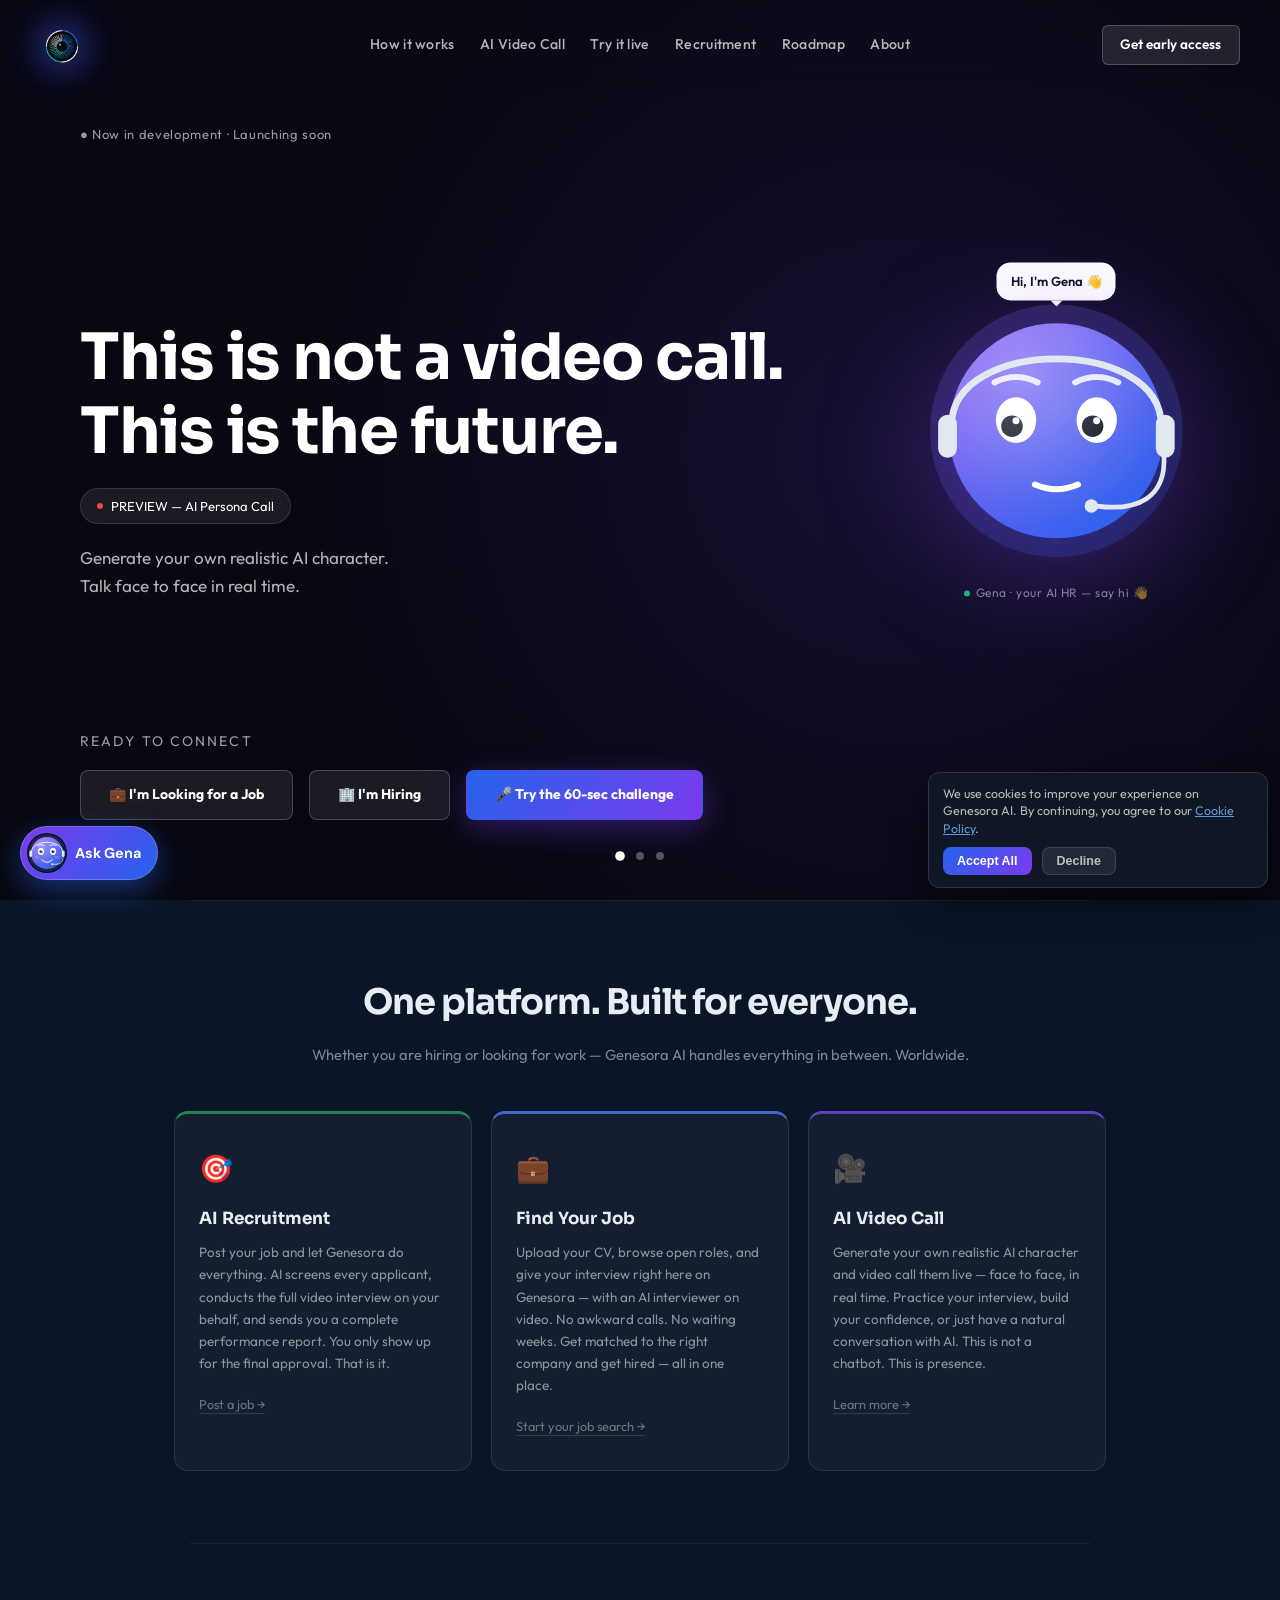
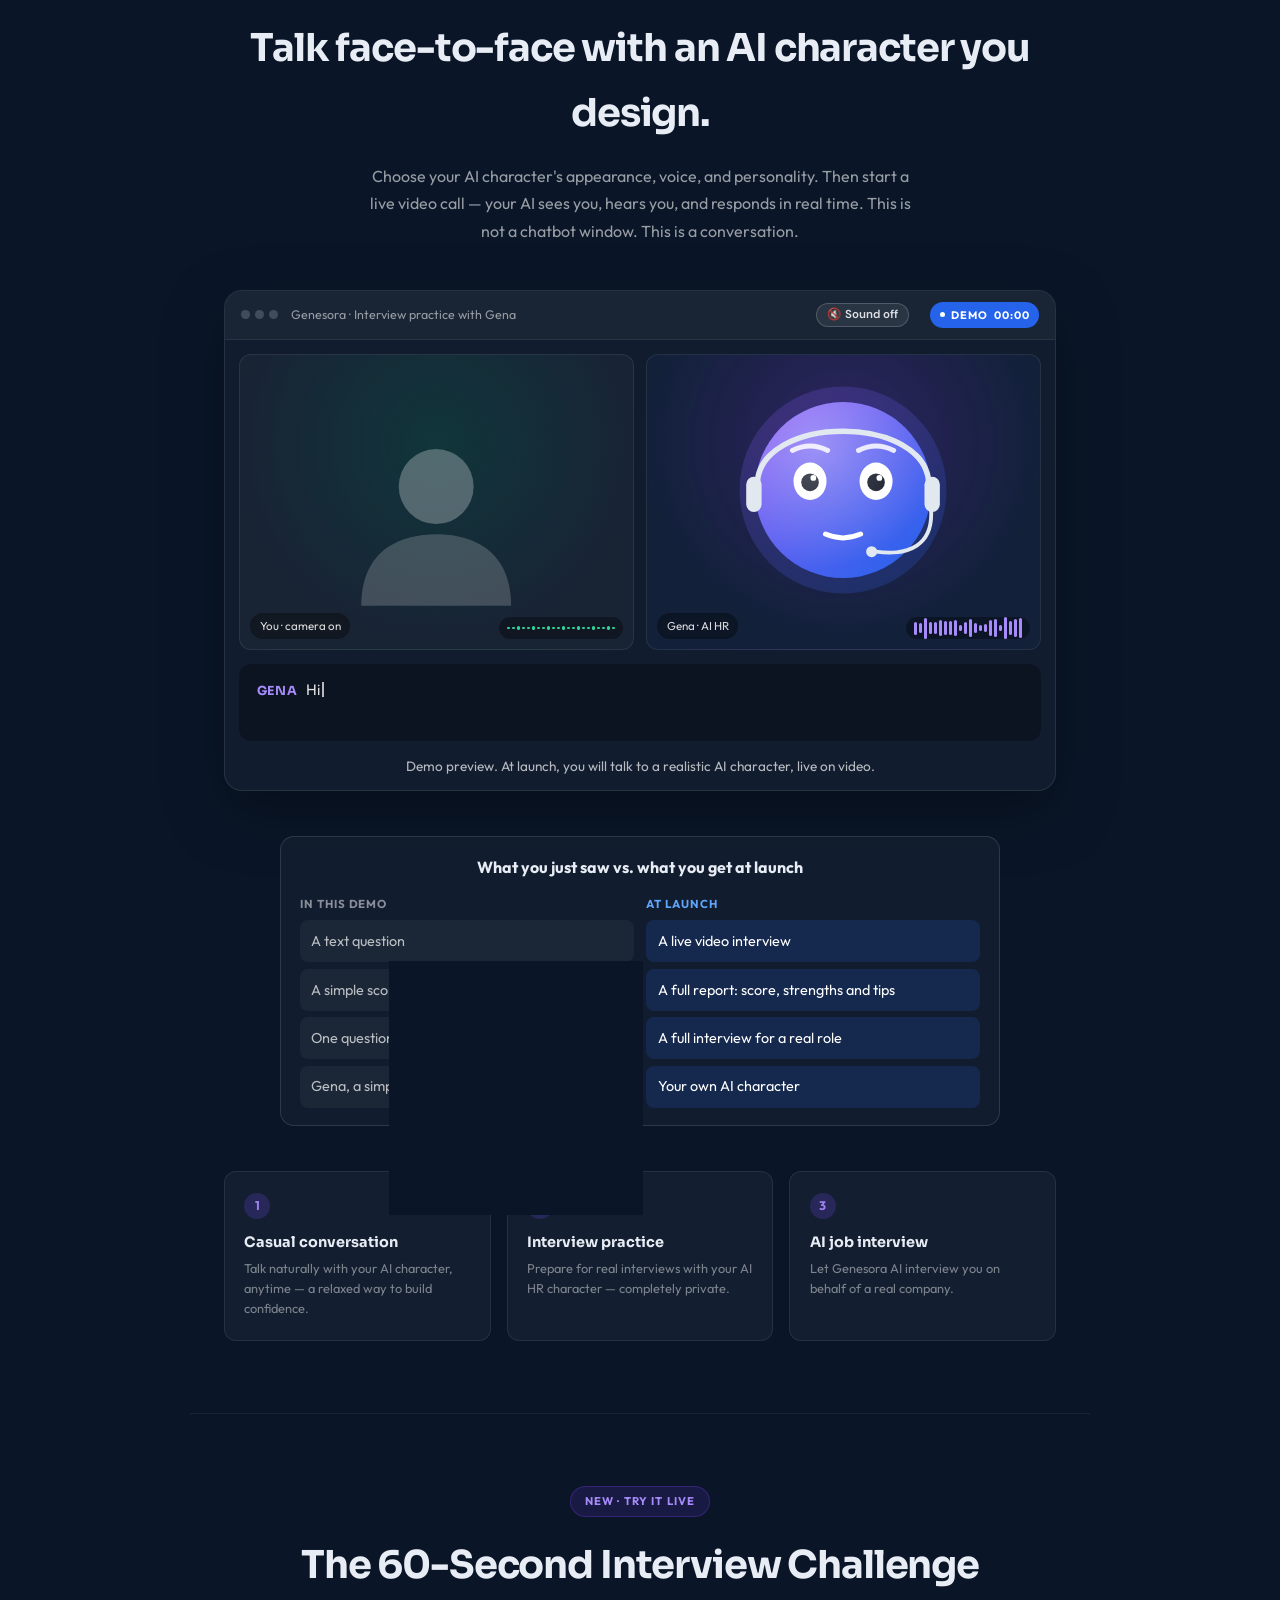
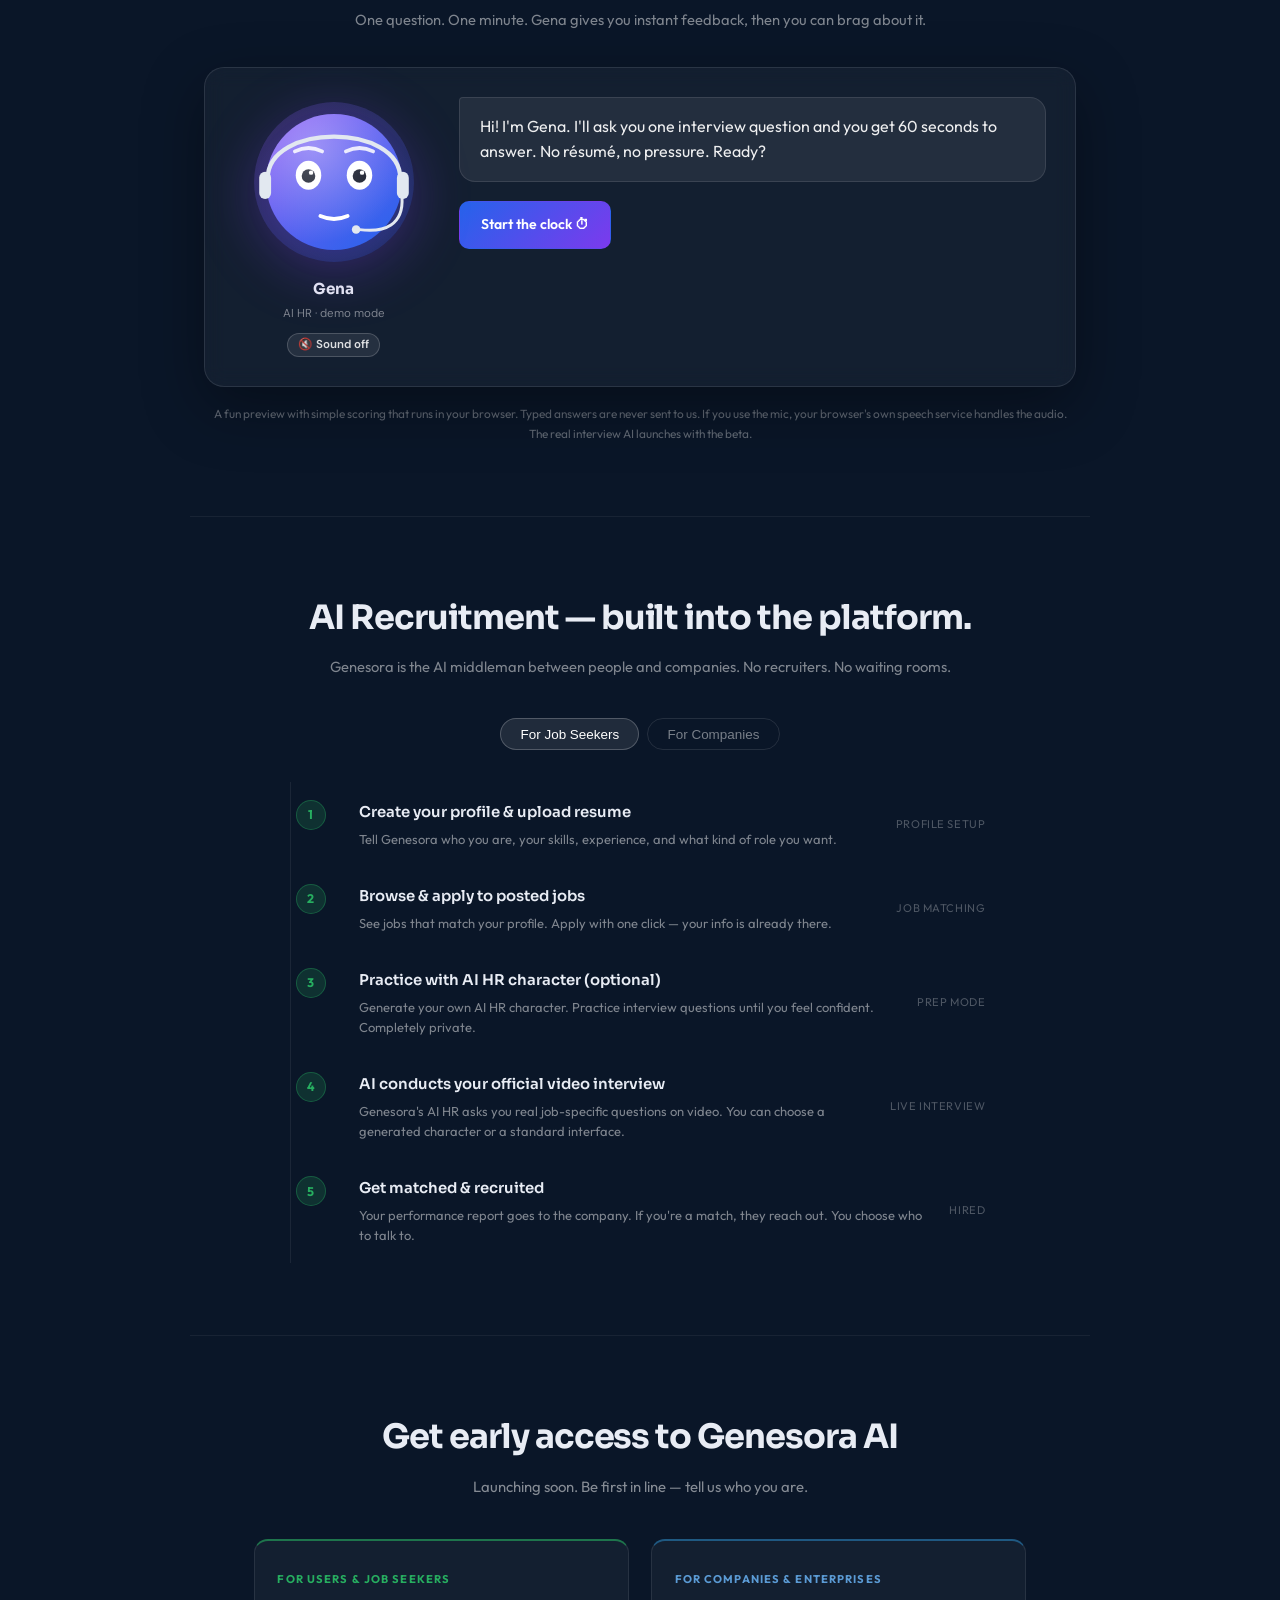
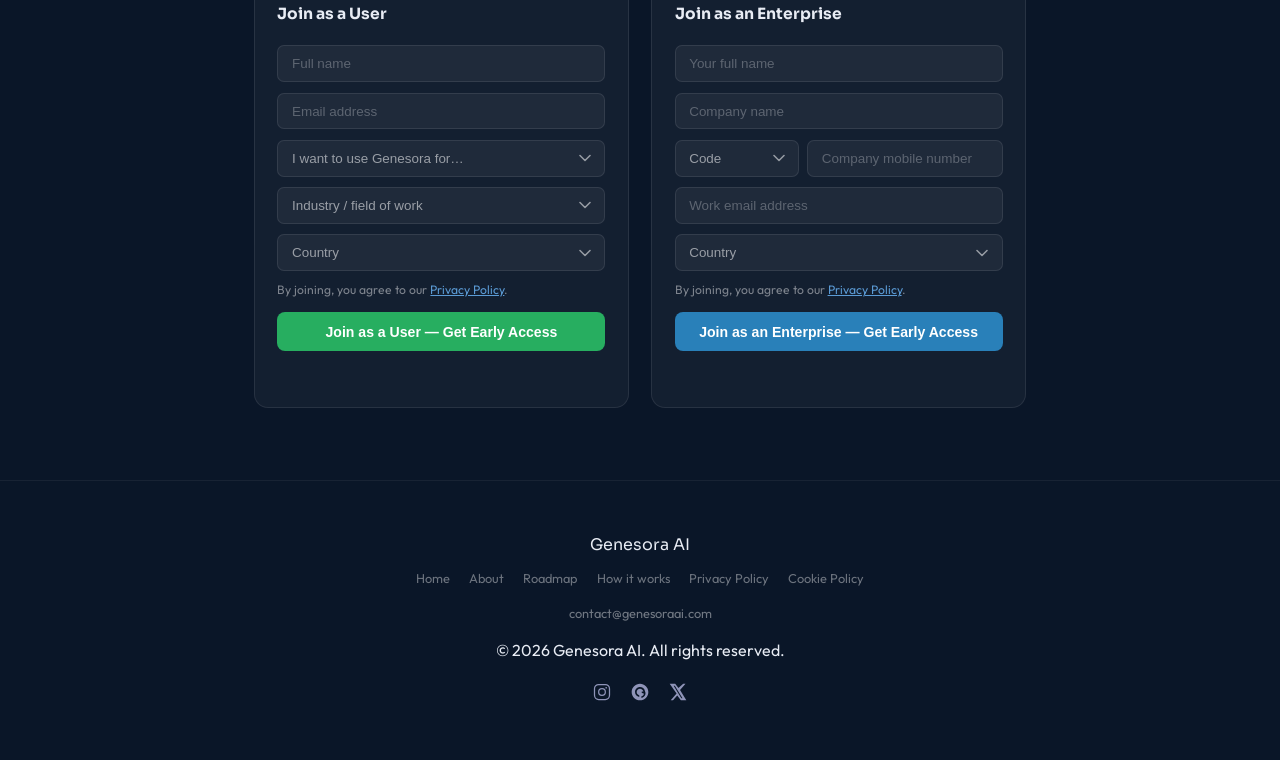
==== commit da993c61: "index.html" ====
--- a/index.html
+++ b/index.html
@@ -1063,31 +1063,31 @@
               <input type="email" id="u_email" placeholder="Email address" maxlength="100" autocomplete="email" required />
               <select id="u_intent">
                 <option value="" disabled selected>I want to use Genesora for…</option>
-                <option>AI video call</option>
-                <option>Find a job</option>
-                <option>Practice interviews</option>
-                <option>All of the above</option>
+                <option value="AI video call">AI video call</option>
+                <option value="Find a job">Find a job</option>
+                <option value="Practice interviews">Practice interviews</option>
+                <option value="All of the above">All of the above</option>
               </select>
               <select id="u_industry">
                 <option value="" disabled selected>Industry / field of work</option>
-                <option>Software / IT</option>
-                <option>AI / Data Science</option>
-                <option>Finance / Banking</option>
-                <option>Healthcare / Pharma</option>
-                <option>Education / EdTech</option>
-                <option>E-commerce / Retail</option>
-                <option>Manufacturing / Engineering</option>
-                <option>Marketing / Advertising</option>
-                <option>Consulting / Business Services</option>
-                <option>Media / Entertainment</option>
-                <option>Telecom</option>
-                <option>Logistics / Supply Chain</option>
-                <option>Hospitality / Travel</option>
-                <option>Real Estate / Construction</option>
-                <option>Government / Non-profit</option>
-                <option>Student / Fresher</option>
-                <option>Freelance / Self-employed</option>
-                <option>Other</option>
+                <option value="Software / IT">Software / IT</option>
+                <option value="AI / Data Science">AI / Data Science</option>
+                <option value="Finance / Banking">Finance / Banking</option>
+                <option value="Healthcare / Pharma">Healthcare / Pharma</option>
+                <option value="Education / EdTech">Education / EdTech</option>
+                <option value="E-commerce / Retail">E-commerce / Retail</option>
+                <option value="Manufacturing / Engineering">Manufacturing / Engineering</option>
+                <option value="Marketing / Advertising">Marketing / Advertising</option>
+                <option value="Consulting / Business Services">Consulting / Business Services</option>
+                <option value="Media / Entertainment">Media / Entertainment</option>
+                <option value="Telecom">Telecom</option>
+                <option value="Logistics / Supply Chain">Logistics / Supply Chain</option>
+                <option value="Hospitality / Travel">Hospitality / Travel</option>
+                <option value="Real Estate / Construction">Real Estate / Construction</option>
+                <option value="Government / Non-profit">Government / Non-profit</option>
+                <option value="Student / Fresher">Student / Fresher</option>
+                <option value="Freelance / Self-employed">Freelance / Self-employed</option>
+                <option value="Other">Other</option>
               </select>
               <select id="u_country" required>
                 <option value="" disabled selected>Country</option>
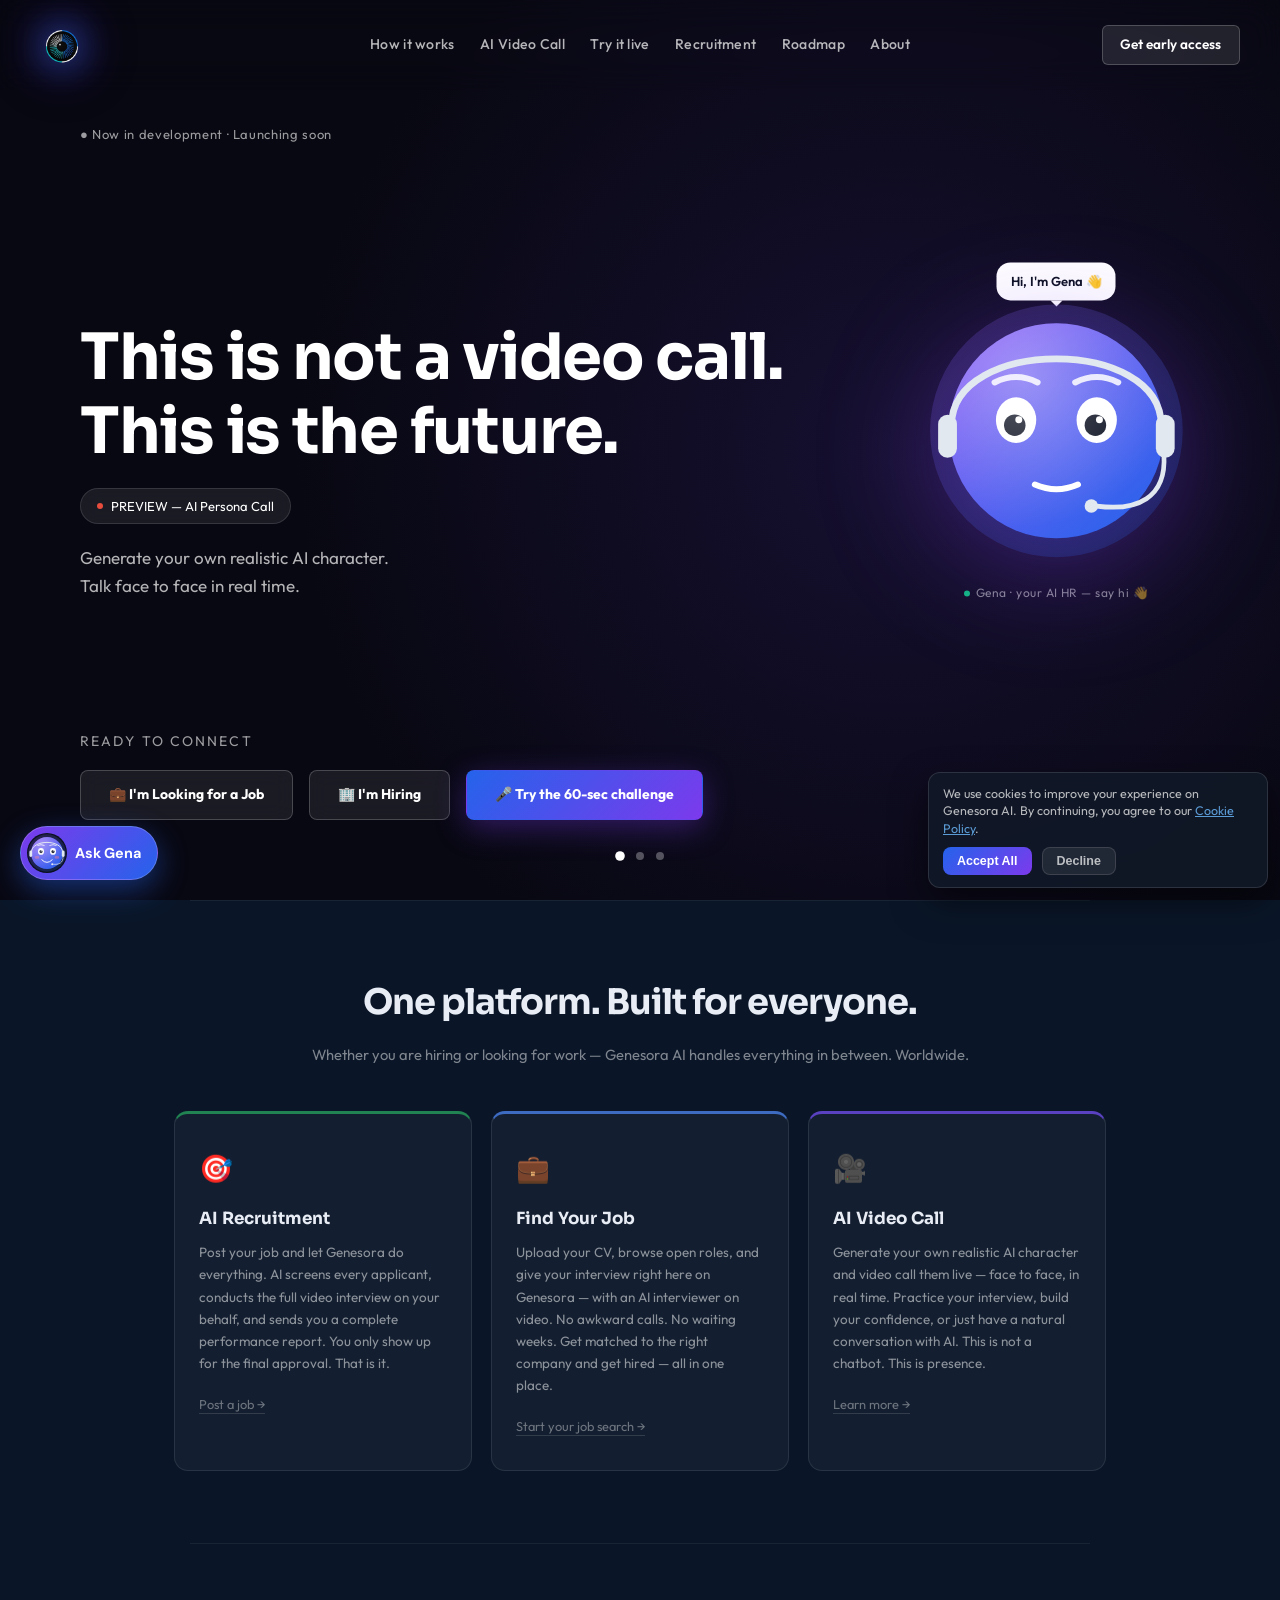
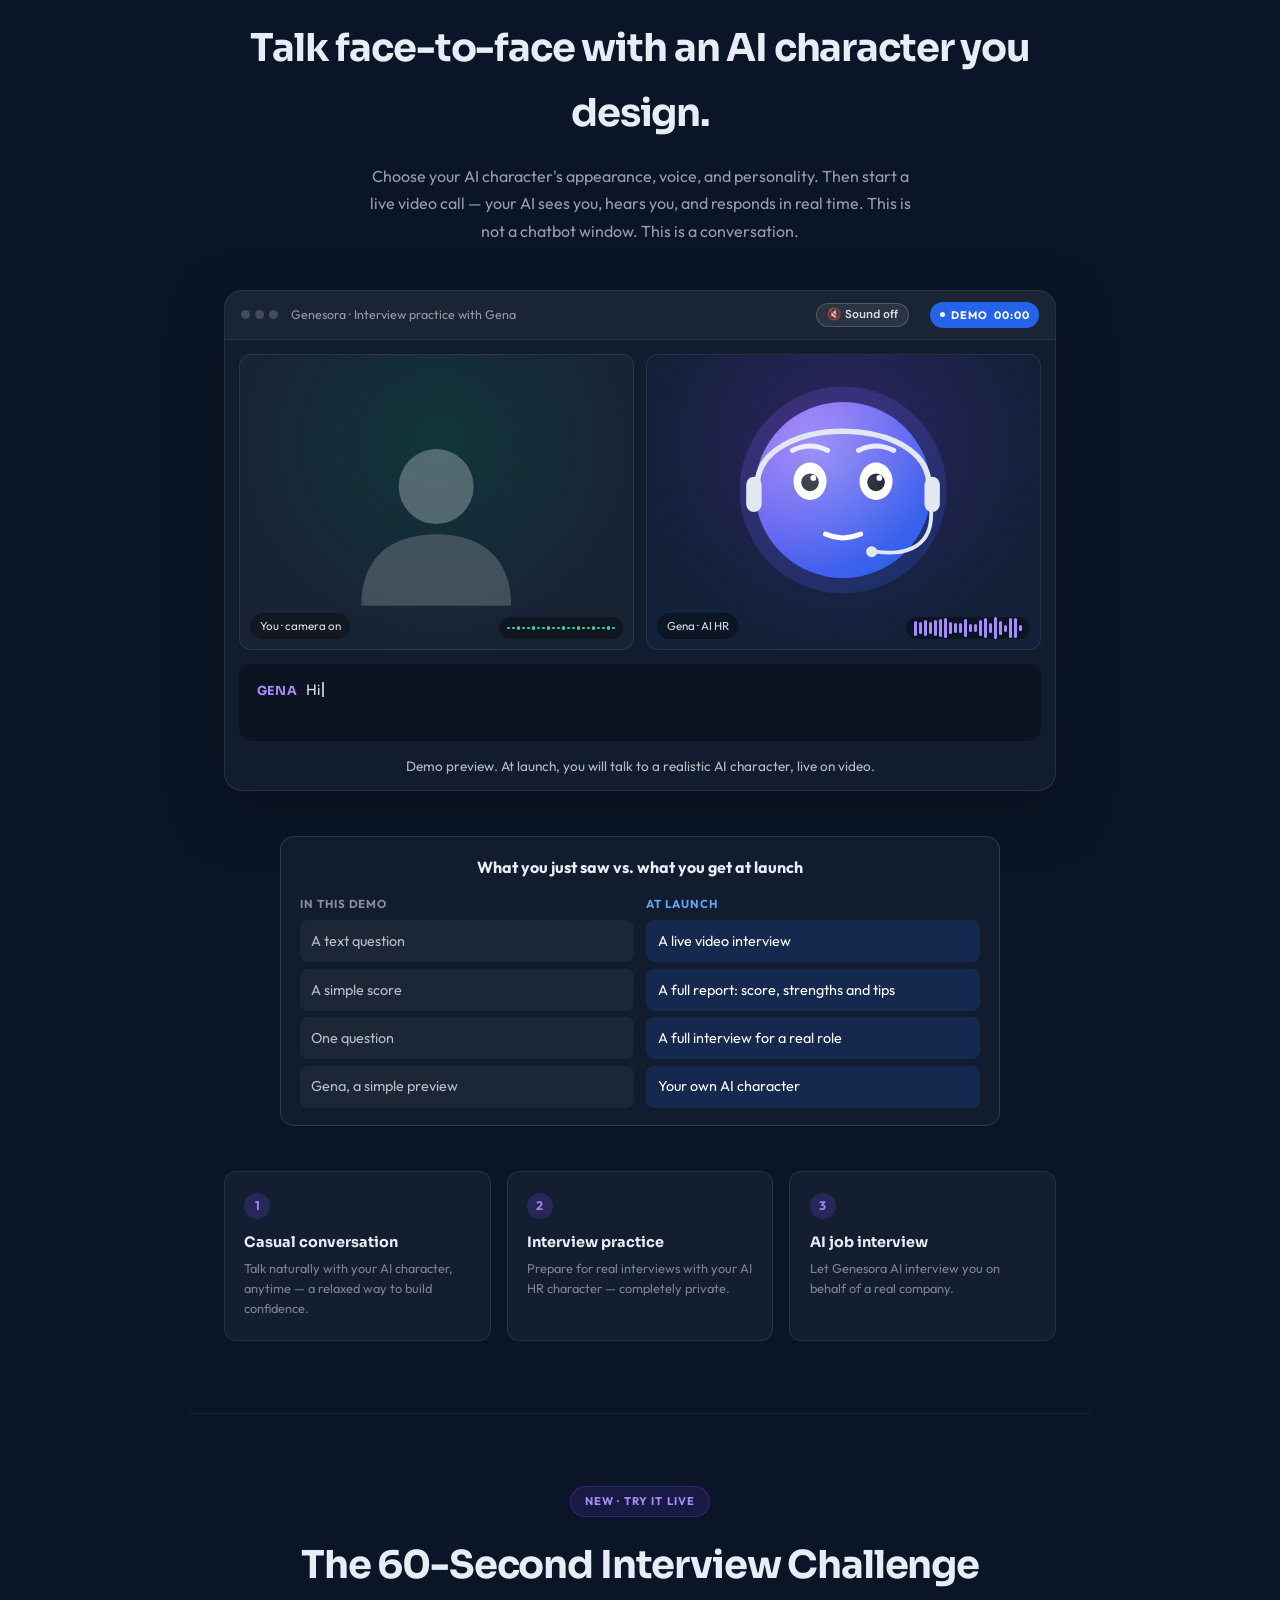
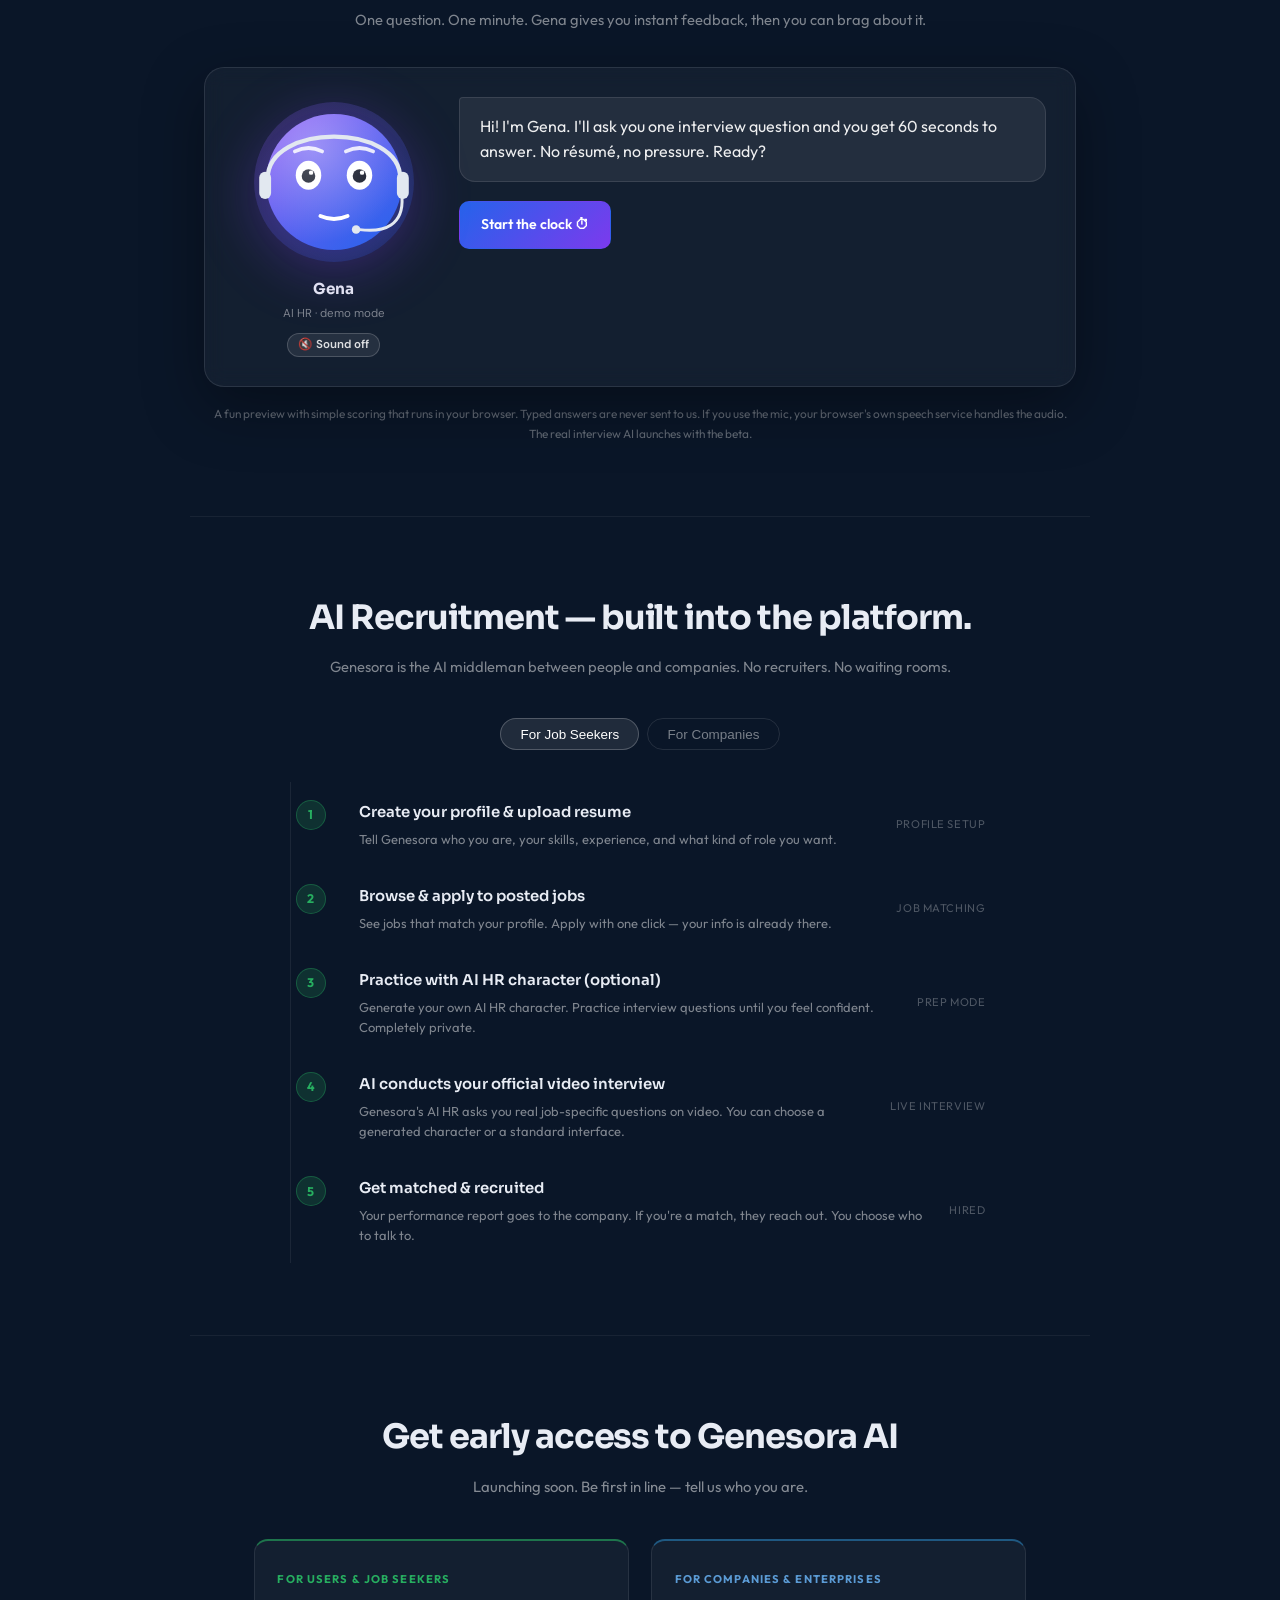
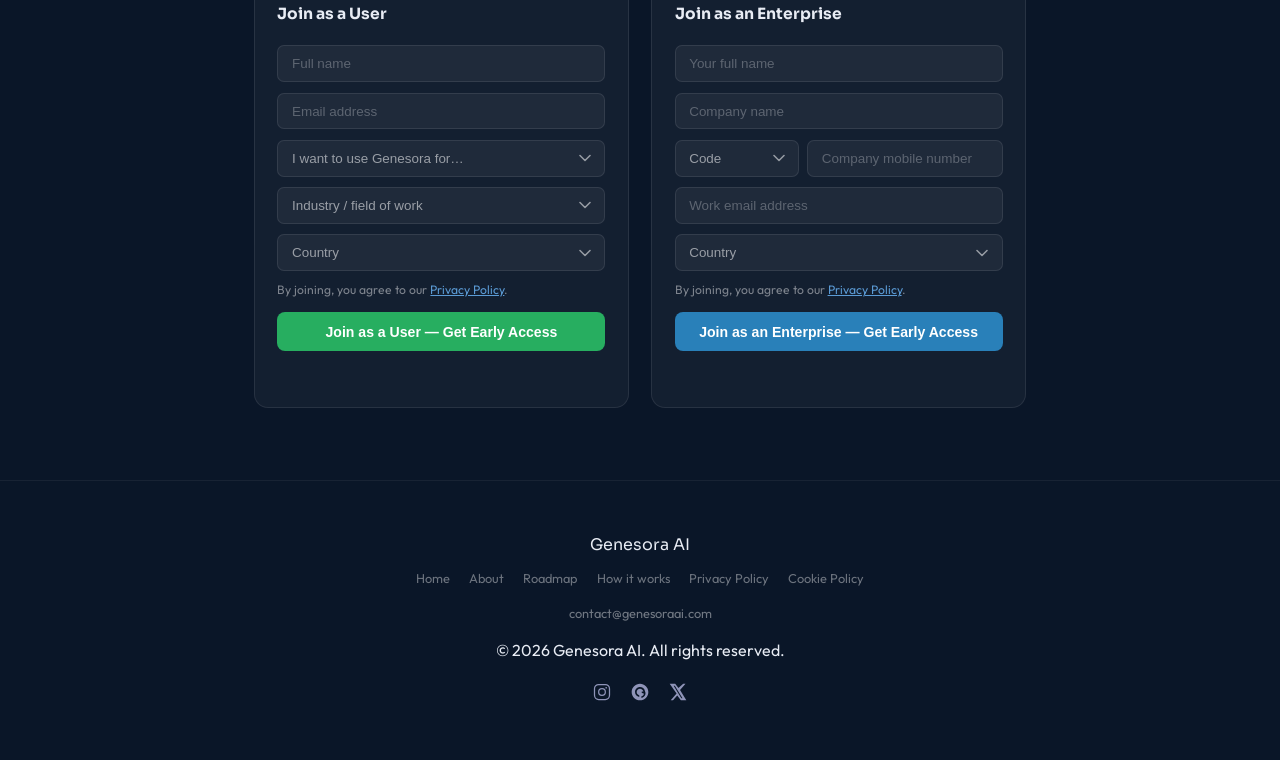
==== commit 2d43f775: "index.html" ====
--- a/index.html
+++ b/index.html
@@ -663,6 +663,13 @@
 
     .form-card select { background-image: url("data:image/svg+xml,%3Csvg xmlns='http://www.w3.org/2000/svg' width='12' height='8' viewBox='0 0 12 8'%3E%3Cpath d='M1 1.5l5 5 5-5' fill='none' stroke='%23ffffff88' stroke-width='1.6' stroke-linecap='round' stroke-linejoin='round'/%3E%3C/svg%3E"); background-repeat: no-repeat; background-position: right 0.85rem center; padding-right: 2.2rem; cursor: pointer; text-overflow: ellipsis; }
     .form-card select.has-val { color: #fff; }
+    .form-card select { -webkit-appearance: none; -moz-appearance: none; appearance: none; color-scheme: dark; touch-action: manipulation; }
+    .form-card select option { background: #111; color: #fff; }
+    /* phones: 16px stops iOS from zooming the page when a field is tapped; bigger tap targets */
+    @media (max-width: 820px), (pointer: coarse) {
+      .form-card input, .form-card select { font-size: 16px; min-height: 46px; }
+      .form-card .phone-row select { flex-basis: 40%; width: 40%; }
+    }
     .form-card .phone-row { display: flex; gap: 0.5rem; }
     .form-card .phone-row select { flex: 0 0 38%; width: 38%; }
     .form-card .phone-row input { flex: 1 1 auto; min-width: 0; }
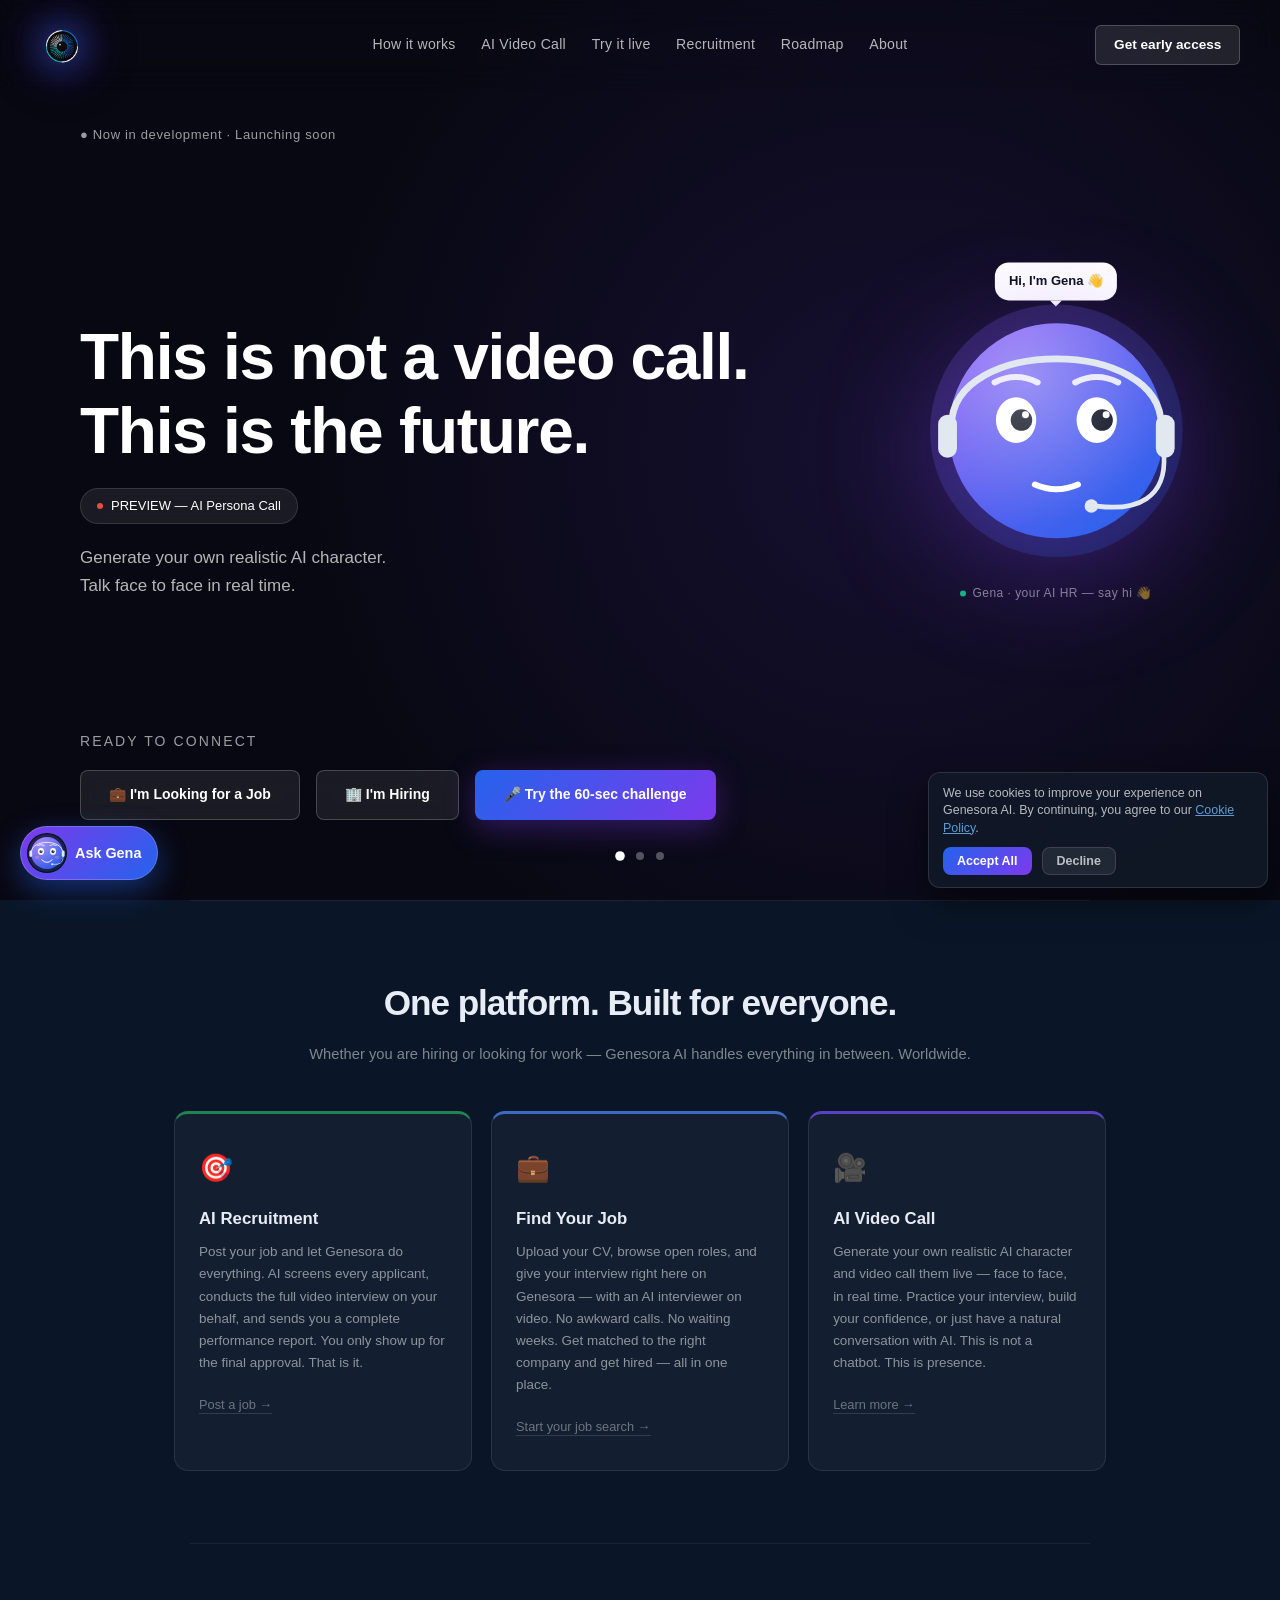
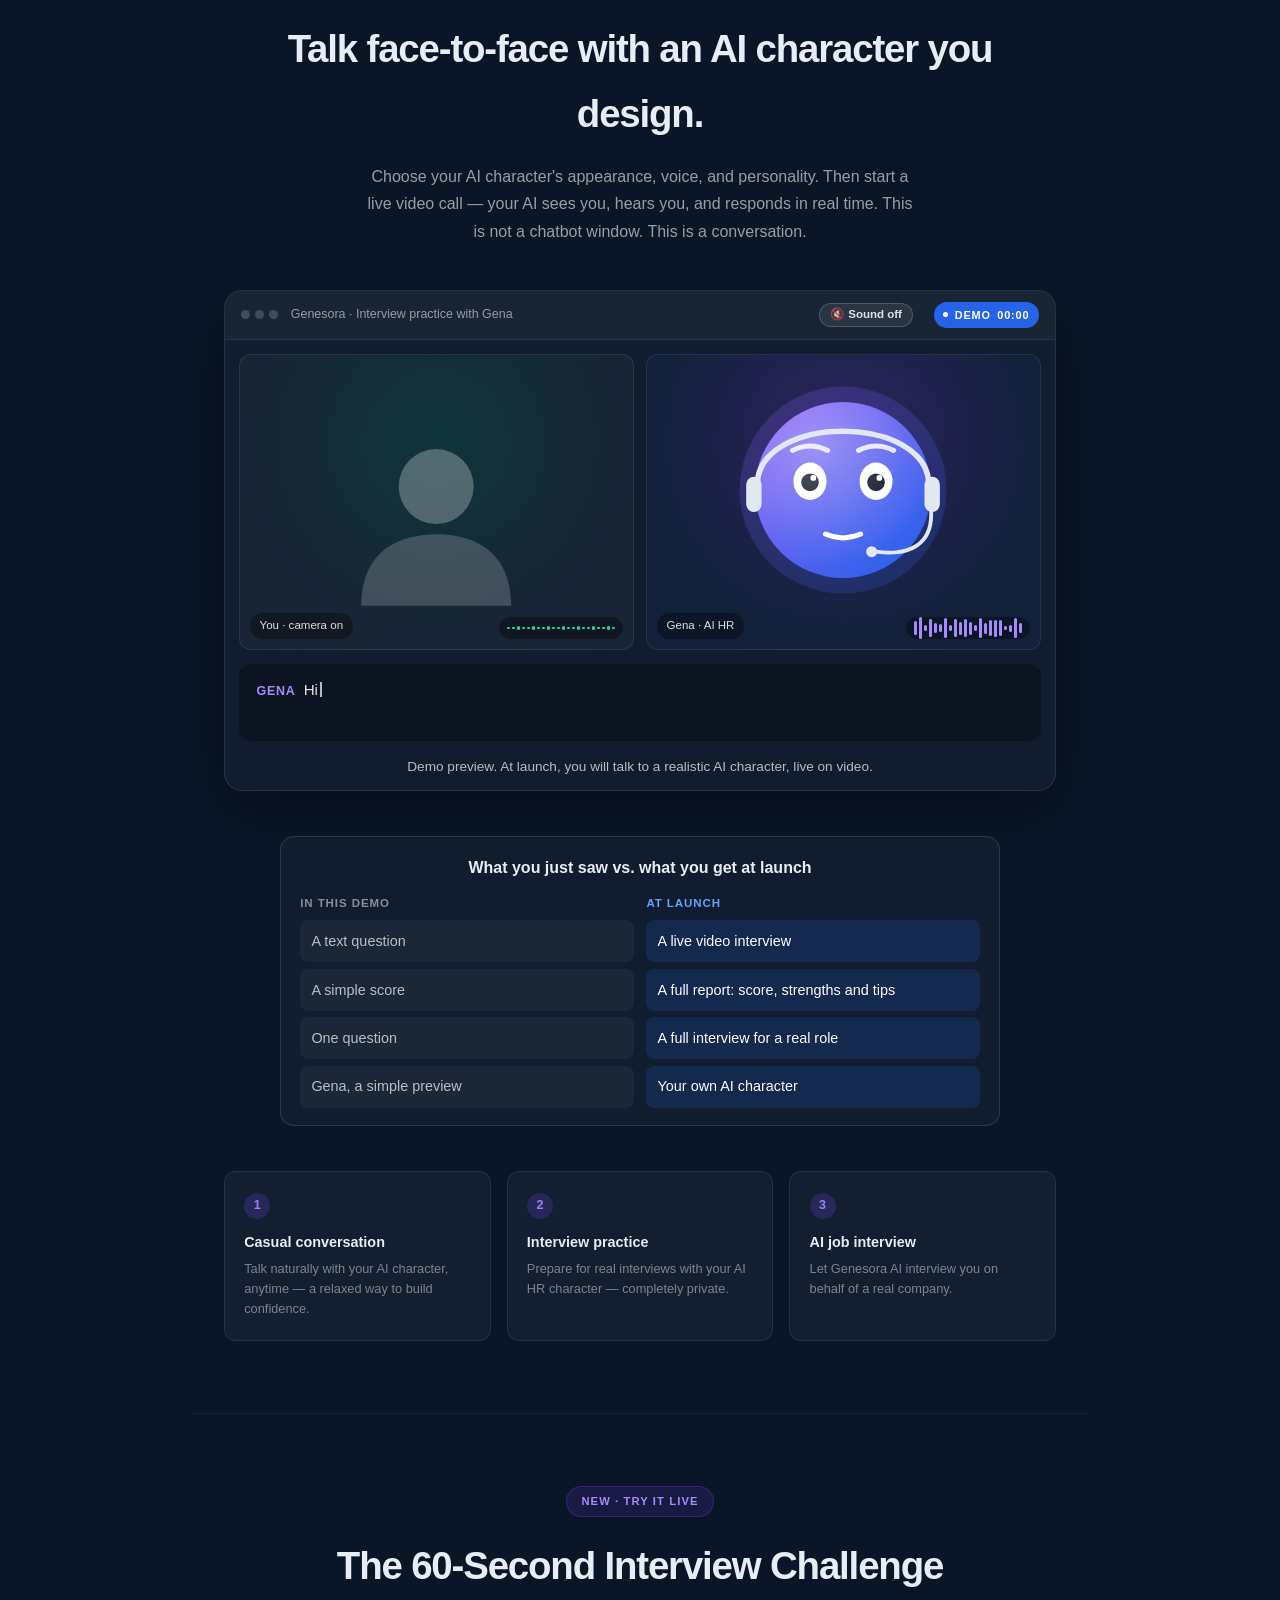
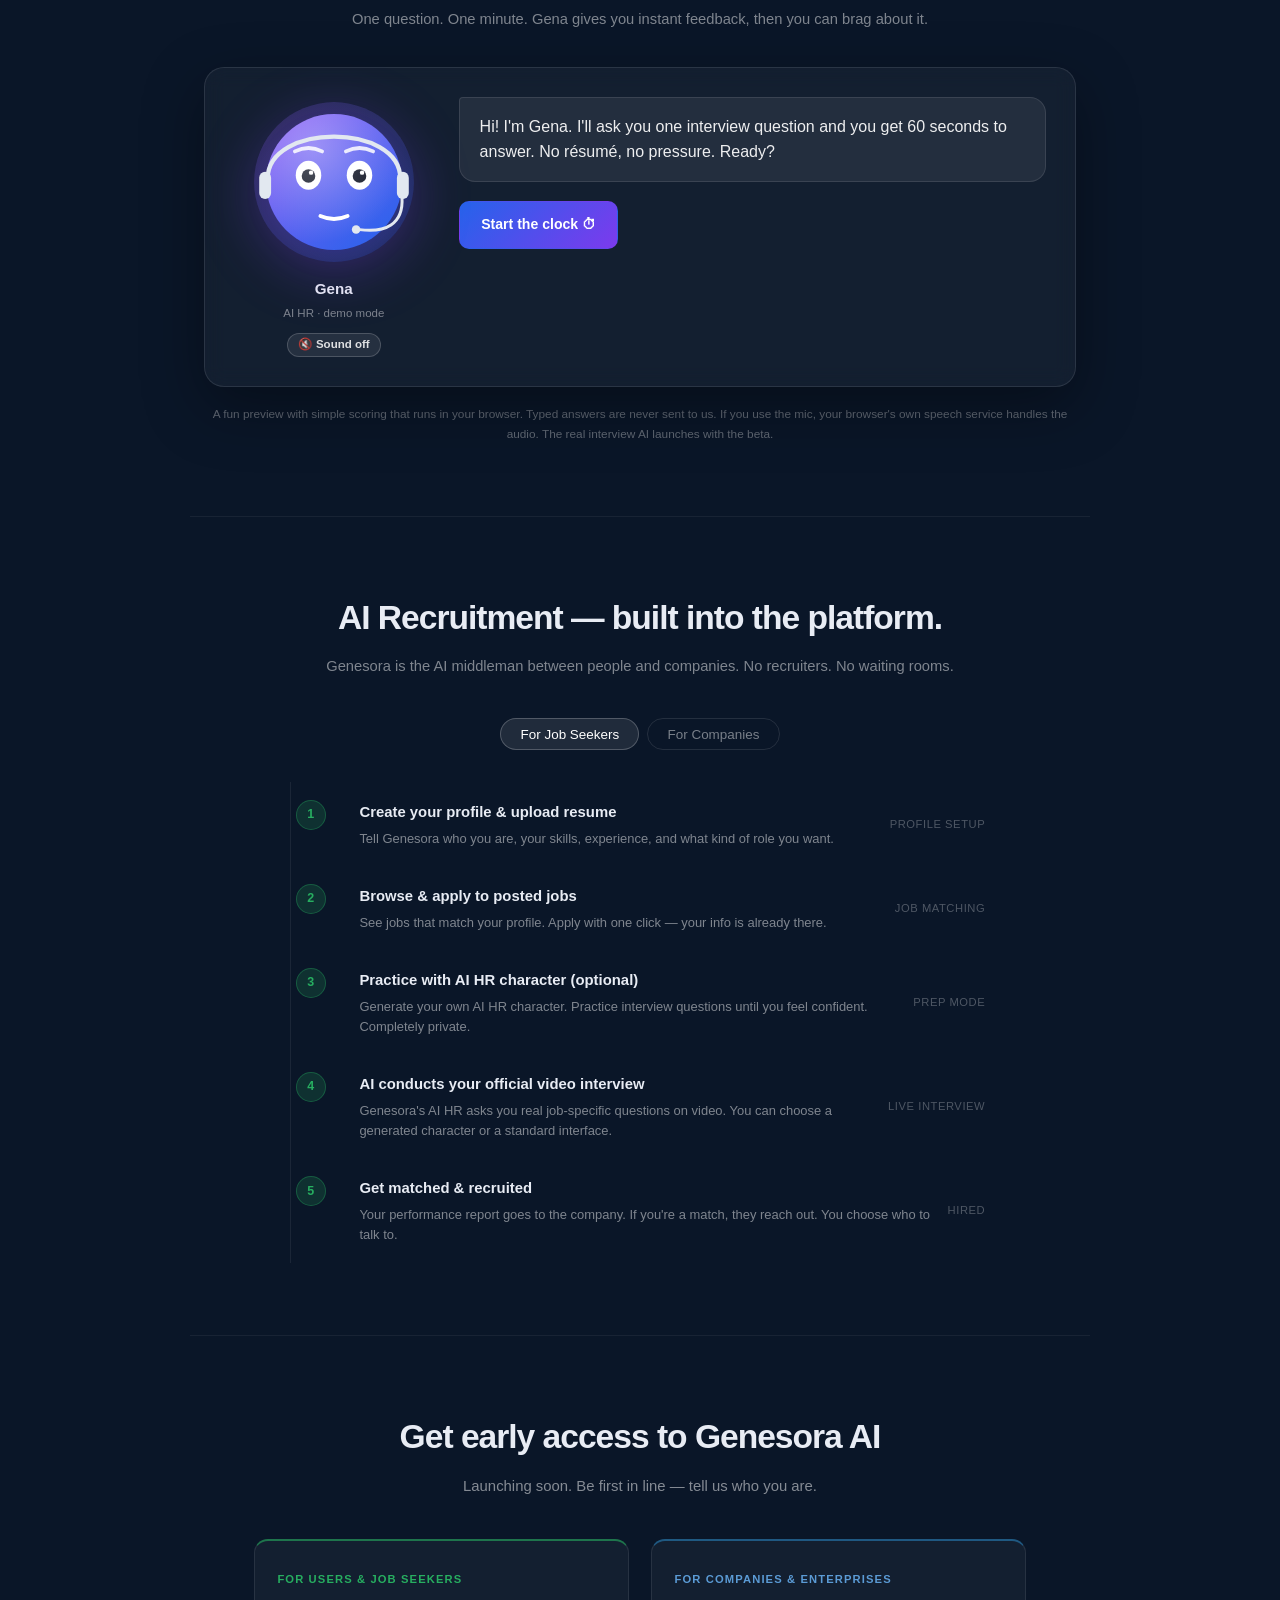
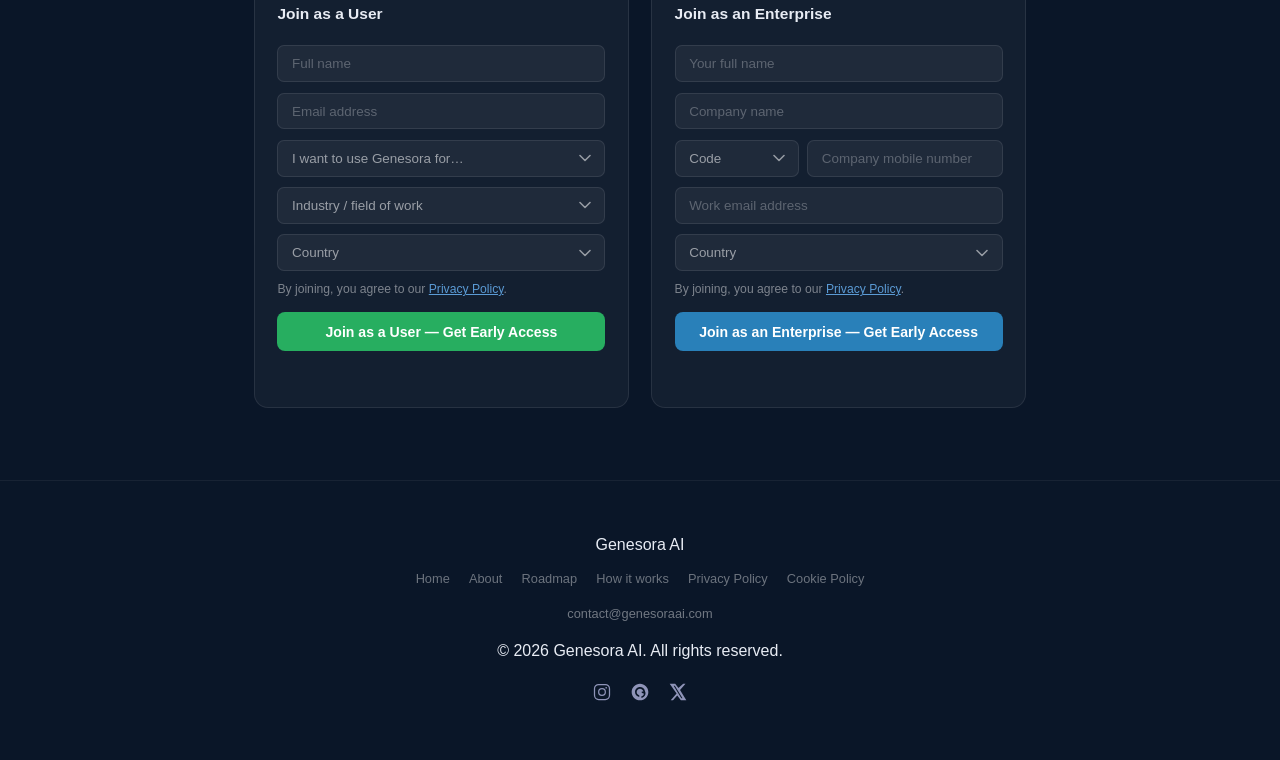
==== commit 3577a70d: "Add files via upload" ====
--- a/index.html
+++ b/index.html
@@ -2,6 +2,9 @@
 <html lang="en">
 <head>
   <meta charset="UTF-8" />
+  <meta http-equiv="Content-Security-Policy" content="default-src 'none'; script-src 'self'; style-src 'self' 'unsafe-inline' https://fonts.googleapis.com; font-src 'self' https://fonts.gstatic.com; img-src 'self' data:; connect-src 'self' https://script.google.com https://script.googleusercontent.com; manifest-src 'self'; form-action 'none'; base-uri 'self'; object-src 'none'" />
+  <meta name="referrer" content="strict-origin-when-cross-origin" />
+  <script src="genesora-guard.js"></script>
   <meta name="viewport" content="width=device-width, initial-scale=1.0" />
 
   <title>Genesora AI — Talk to AI. Practice Interviews. Get Hired.</title>
@@ -792,8 +795,8 @@
           <div class="hero-bottom">
             <div class="ready-to-connect">READY TO CONNECT</div>
             <div class="hero-buttons">
-              <a href="#recruitment" class="cta-btn-hero" onclick="document.querySelector('[data-tab=\'seeker\']').click();">💼 I'm Looking for a Job</a>
-              <a href="#recruitment" class="cta-btn-hero" onclick="document.querySelector('[data-tab=\'company\']').click();">🏢 I'm Hiring</a>
+              <a href="#recruitment" class="cta-btn-hero" data-open-tab="seeker">💼 I'm Looking for a Job</a>
+              <a href="#recruitment" class="cta-btn-hero" data-open-tab="company">🏢 I'm Hiring</a>
               <a href="#challenge" class="cta-btn-hero cta-primary">🎤 Try the 60-sec challenge</a>
             </div>
           </div>
@@ -1300,7 +1303,7 @@
                 <option value="Zimbabwe" data-iso="ZW">Zimbabwe</option>
                 <option value="Other">Other</option>
               </select>
-              <p class="legal-consent">By joining, you agree to our <a href="privacy-policy.html" target="_blank">Privacy Policy</a>.</p>
+              <p class="legal-consent">By joining, you agree to our <a href="privacy-policy.html" target="_blank" rel="noopener noreferrer">Privacy Policy</a>.</p>
               <button type="submit" class="submit-user">Join as a User — Get Early Access</button>
             </form>
             <!-- ✨ NEW: referral card (filled in by genesora-extras.js after signup) -->
@@ -1725,7 +1728,7 @@
                 <option value="Zimbabwe" data-iso="ZW">Zimbabwe</option>
                 <option value="Other">Other</option>
               </select>
-              <p class="legal-consent">By joining, you agree to our <a href="privacy-policy.html" target="_blank">Privacy Policy</a>.</p>
+              <p class="legal-consent">By joining, you agree to our <a href="privacy-policy.html" target="_blank" rel="noopener noreferrer">Privacy Policy</a>.</p>
               <button type="submit" class="submit-ent">Join as an Enterprise — Get Early Access</button>
             </form>
             <p class="form-msg" id="entMsg"></p>
@@ -1740,11 +1743,11 @@
       <div class="cookie-content">
         <p>
           We use cookies to improve your experience on Genesora AI. By continuing, you agree to our 
-          <a href="cookie-policy.html" target="_blank">Cookie Policy</a>.
+          <a href="cookie-policy.html" target="_blank" rel="noopener noreferrer">Cookie Policy</a>.
         </p>
         <div class="cookie-buttons">
-          <button class="cookie-btn btn-accept" onclick="acceptCookies()">Accept All</button>
-          <button class="cookie-btn btn-decline" onclick="declineCookies()">Decline</button>
+          <button class="cookie-btn btn-accept">Accept All</button>
+          <button class="cookie-btn btn-decline">Decline</button>
         </div>
       </div>
     </div>
@@ -1763,13 +1766,13 @@
         <p class="footer-contact"><a href="mailto:contact@genesoraai.com">contact@genesoraai.com</a></p>
         <p>© 2026 Genesora AI. All rights reserved.</p>
         <div class="socials">
-          <a href="https://instagram.com/genesoraofficial" target="_blank" aria-label="Instagram">
+          <a href="https://instagram.com/genesoraofficial" target="_blank" rel="noopener noreferrer" aria-label="Instagram">
             <svg class="icon" viewBox="0 0 24 24" fill="none"><rect x="3" y="3" width="18" height="18" rx="5" stroke="currentColor" stroke-width="1.5"/><circle cx="12" cy="12" r="4" stroke="currentColor" stroke-width="1.5"/><circle cx="17" cy="7" r="1" fill="currentColor"/></svg>
           </a>
-          <a href="https://threads.net/@genesora_ai" target="_blank" aria-label="Threads">
+          <a href="https://threads.net/@genesora_ai" target="_blank" rel="noopener noreferrer" aria-label="Threads">
             <svg class="icon" viewBox="0 0 24 24" fill="currentColor"><path d="M12 2c5.5 0 10 4.5 10 10s-4.5 10-10 10S2 17.5 2 12 6.5 2 12 2zm0 4c-3.3 0-6 2.7-6 6 0 3 2.2 5.5 5.1 5.9v-2.1c-1.8-.3-3.1-1.8-3.1-3.8 0-2.2 1.8-4 4-4 2.1 0 3.8 1.6 4 3.6-.6-.2-1.2-.3-1.9-.3v1.9c1.2 0 2 .3 2.6.8-.3 1.5-1.5 2.7-3 3.1v2.1c2.2-.4 4-2 4.7-4.1.4-1.2.3-2.6-.3-3.8C17.2 7.3 14.8 6 12 6z"/></svg>
           </a>
-          <a href="https://x.com/Genesora_ai" target="_blank" aria-label="Twitter / X">
+          <a href="https://x.com/Genesora_ai" target="_blank" rel="noopener noreferrer" aria-label="Twitter / X">
             <svg class="icon" viewBox="0 0 24 24" fill="currentColor"><path d="M18.25 2H21l-6.56 7.51L22 22h-6.53l-4.37-5.87L6 22H3.25l7.03-8.06L2 2h6.62l3.9 5.33L18.25 2zm-2.24 17.52h1.37L8.21 4.41H6.77l9.24 15.11z"/></svg>
           </a>
         </div>
@@ -1778,248 +1781,7 @@
 
   </div> <!-- END SITE WRAPPER -->
 
-  <script>
-    // 🍪 COOKIE BANNER LOGIC
-    function acceptCookies() {
-      localStorage.setItem('genesora_cookies_consent', 'accepted');
-      document.getElementById('cookie-banner').classList.add('hidden');
-    }
-
-    function declineCookies() {
-      localStorage.setItem('genesora_cookies_consent', 'declined');
-      document.getElementById('cookie-banner').classList.add('hidden');
-    }
-
-    window.addEventListener('DOMContentLoaded', () => {
-      const cookieConsent = localStorage.getItem('genesora_cookies_consent');
-      if (cookieConsent === 'accepted' || cookieConsent === 'declined') {
-        const banner = document.getElementById('cookie-banner');
-        if (banner) banner.classList.add('hidden');
-      }
-    });
-
-    // 🎬 HERO SLIDER LOGIC
-    let currentSlide = 1;
-    const totalSlides = 3;
-
-    function showSlide(index) {
-      document.querySelectorAll('.hero-bg, .hero-slide, .h-dot').forEach(el => el.classList.remove('active'));
- 
-      document.querySelector(`.hero-bg.bg-${index}`).classList.add('active');
-      document.querySelector(`#slide-${index}`).classList.add('active');
-      document.querySelector(`#dot-${index}`).classList.add('active');
- 
-      currentSlide = index;
-    }
-
-    let sliderInterval = setInterval(() => {
-      let next = currentSlide >= totalSlides ? 1 : currentSlide + 1;
-      showSlide(next);
-    }, 6500);
-
-    document.querySelectorAll('.h-dot').forEach((dot, index) => {
-      dot.addEventListener('click', () => {
-        clearInterval(sliderInterval);
-        showSlide(index + 1);
-        sliderInterval = setInterval(() => {
-          let next = currentSlide >= totalSlides ? 1 : currentSlide + 1;
-          showSlide(next);
-        }, 6500);
-      });
-    });
-
-    // ── GENERAL LOGIC ──
-    document.getElementById('hamburger').addEventListener('click', function() {
-      document.getElementById('mobileMenu').classList.toggle('open');
-    });
-
-    document.querySelectorAll('.tab-btn').forEach(function(btn) {
-      btn.addEventListener('click', function() {
-        document.querySelectorAll('.tab-btn').forEach(function(b){ b.classList.remove('active'); });
-        document.querySelectorAll('.steps-list').forEach(function(s){ s.classList.remove('active'); });
-        btn.classList.add('active');
-        document.getElementById('tab-' + btn.dataset.tab).classList.add('active');
-      });
-    });
-
-    document.querySelectorAll('a[href^="#"]').forEach(function(a) {
-      a.addEventListener('click', function(e) {
-        var t = document.querySelector(this.getAttribute('href'));
-        if (t) {
-          e.preventDefault();
-          t.scrollIntoView({ behavior: 'smooth', block: 'start' });
-          document.getElementById('mobileMenu').classList.remove('open');
-        }
-      });
-    });
-
-    // ── GOOGLE APPS SCRIPT LOGIC ──
-    const SCRIPT_URL = "https://script.google.com/macros/s/AKfycbwR-0fEIcrX7NXXIgsBlme-cqoPdiOMS0qKFsxahDarWsvGnDwfQx9dPyoJ4jRJL2ub-w/exec";
-
-
-    // ── FORM VALIDATION HELPERS (dropdowns + light checks) ──
-    const WL_LOADED_AT = Date.now();
-    function wlFlag(el, bad) { if (el) el.classList.toggle('field-bad', !!bad); return !bad; }
-    function wlCheck(form, msgEl, rules) {
-      // rules: [[element, isValid, message], ...] — returns true if all pass, else shows first message
-      let first = null;
-      form.querySelectorAll('.field-bad').forEach(x => x.classList.remove('field-bad'));
-      rules.forEach(([el, ok, text]) => { if (!ok) { el.classList.add('field-bad'); if (!first) first = [el, text]; } });
-      if (first) { msgEl.style.color = '#ef4444'; msgEl.textContent = first[1]; first[0].focus(); return false; }
-      return true;
-    }
-    const wlNameOk  = v => /^[\p{L}][\p{L}\p{M} .'\-]{1,59}$/u.test(v) && !/(.)\1{3,}/u.test(v) && (v.match(/\p{L}/gu) || []).length >= 2 && !/^(asdf|qwert|zxcv|abcd|xxxx)/i.test(v.replace(/[\s.'\-]/g,'')) && !/^(test|testing|none|null|admin|user|name|fake|xyz|abc)$/i.test(v.replace(/[\s.'\-]/g,''));
-    const wlEmailOk = v => /^[^\s@]+@[^\s@]+\.[A-Za-z]{2,}$/.test(v) && v.length <= 100;
-    const wlCompanyOk = v => v.length >= 2 && v.length <= 80 && /\p{L}/u.test(v) && !/https?:|www\./i.test(v) && !/(.)\1{4,}/u.test(v);
-    const wlBot = form => (form.querySelector('.wl-hp').value !== '') || (Date.now() - WL_LOADED_AT < 2500);
-    // show white text once a real option is picked; keep country-code in step with country
-    document.querySelectorAll('.form-card select').forEach(sel => {
-      const sync = () => sel.classList.toggle('has-val', sel.value !== '');
-      sel.addEventListener('change', sync); sync();
-    });
-    (function () {
-      const country = document.getElementById('e_country'), code = document.getElementById('e_code');
-      if (!country || !code) return;
-      country.addEventListener('change', () => {
-        const iso = country.options[country.selectedIndex].dataset.iso;
-        if (!iso) return;
-        const i = Array.from(code.options).findIndex(o => o.dataset.iso === iso);
-        if (i > 0) { code.selectedIndex = i; code.classList.add('has-val'); }
-      });
-      const phone = document.getElementById('e_phone');
-      phone.addEventListener('input', () => { phone.value = phone.value.replace(/\D/g, ''); });
-    })();
-    // reset leaves selects grey again
-    document.querySelectorAll('.form-card form').forEach(f => f.addEventListener('reset', () => setTimeout(() => f.querySelectorAll('select').forEach(s => s.classList.remove('has-val')), 0)));
-
-    // --- USER FORM LOGIC ---
-    document.getElementById('userForm').addEventListener('submit', function(e) {
-      e.preventDefault();
-      
-      const btn = this.querySelector('.submit-user');
-      const msg = document.getElementById('userMsg');
-      const originalText = "Join as a User — Get Early Access";
-
-      const un = document.getElementById('u_name'), ue = document.getElementById('u_email'), uc = document.getElementById('u_country');
-      un.value = un.value.trim().replace(/\s+/g, ' '); ue.value = ue.value.trim();
-      if (!wlCheck(this, msg, [
-        [un, wlNameOk(un.value), 'Please enter your real full name.'],
-        [ue, wlEmailOk(ue.value), 'Please enter a valid email address.'],
-        [uc, uc.value !== '', 'Please choose your country.']
-      ])) return;
-      if (wlBot(this)) { msg.style.color = "#90EE90"; msg.textContent = "✓ You're on the early access list!"; return; }
-      
-      btn.textContent = "Securing Spot...";
-      btn.disabled = true;
-      msg.textContent = "";
-
-      const joinName = document.getElementById('u_name').value;
-
-      const fd = new FormData();
-      fd.append("type", "User / Job Seeker");
-      fd.append("name", joinName);
-      fd.append("email", document.getElementById('u_email').value);
-      
-      const intentSelect = document.getElementById('u_intent');
-      fd.append("detail2", intentSelect.value || "");
-      fd.append("detail1", document.getElementById('u_industry').value);
-      fd.append("country", document.getElementById('u_country').value);
-
-      // ✨ NEW: referral game fields (ignored by the sheet until you update the Apps Script)
-      if (window.GenesoraWaitlist) {
-        fd.append("ref", window.GenesoraWaitlist.getRef());
-        fd.append("refCode", window.GenesoraWaitlist.prepareCode(joinName));
-      }
-
-      fetch(SCRIPT_URL, { 
-        method: 'POST', 
-        body: fd
-      })
-        .then(response => {
-          if (!response.ok) throw new Error('Network error');
-          return response.json();
-        })
-        .then(data => {
-          if (data && data.status === 'success') {
-            msg.style.color = "#90EE90";
-            msg.textContent = "✓ You're on the early access list!";
-            this.reset();
-            btn.textContent = "Joined Successfully";
-            // ✨ NEW: show the referral card
-            if (window.GenesoraWaitlist) window.GenesoraWaitlist.onJoined(data, { name: joinName });
-          } else {
-            throw new Error(data ? data.message : 'Unknown response');
-          }
-        })
-        .catch(error => {
-          console.error('Waitlist Error:', error);
-          msg.style.color = "#ef4444";
-          msg.textContent = /^Invalid/.test(error.message) ? "Please check your details and try again." : "Could not save spot. Please check your connection and try again.";
-          btn.disabled = false;
-          btn.textContent = originalText;
-        });
-    });
-
-    // --- ENTERPRISE FORM LOGIC ---
-    document.getElementById('entForm').addEventListener('submit', function(e) {
-      e.preventDefault();
-
-      const btn = this.querySelector('.submit-ent');
-      const msg = document.getElementById('entMsg');
-      const originalText = "Join as an Enterprise — Get Early Access";
-
-      const en = document.getElementById('e_name'), ec = document.getElementById('e_company'), ee = document.getElementById('e_email');
-      const ecode = document.getElementById('e_code'), eph = document.getElementById('e_phone'), ect = document.getElementById('e_country');
-      en.value = en.value.trim().replace(/\s+/g, ' '); ec.value = ec.value.trim().replace(/\s+/g, ' '); ee.value = ee.value.trim();
-      if (!wlCheck(this, msg, [
-        [en, wlNameOk(en.value), 'Please enter your real full name.'],
-        [ec, wlCompanyOk(ec.value), 'Please enter a valid company name.'],
-        [ect, ect.value !== '', 'Please choose your country.'],
-        [ecode, ecode.value !== '', 'Please choose the country code.'],
-        [eph, /^\d{7,15}$/.test(eph.value) && !/^(\d)\1+$/.test(eph.value), 'Please enter a valid mobile number (digits only, 7–15).'],
-        [ee, wlEmailOk(ee.value), 'Please enter a valid work email address.']
-      ])) return;
-      if (wlBot(this)) { msg.style.color = "#90EE90"; msg.textContent = "✓ Enterprise request received — we'll be in touch!"; return; }
-
-      btn.textContent = "Registering...";
-      btn.disabled = true;
-      msg.textContent = "";
-
-      const fd = new FormData();
-      fd.append("type", "Enterprise");
-      fd.append("name", document.getElementById('e_name').value);
-      fd.append("email", document.getElementById('e_email').value);
-      fd.append("detail1", document.getElementById('e_company').value);
-      fd.append("detail2", ecode.value + " " + eph.value);
-      fd.append("country", document.getElementById('e_country').value);
-
-      fetch(SCRIPT_URL, { 
-        method: 'POST', 
-        body: fd
-      })
-        .then(response => {
-          if (!response.ok) throw new Error('Network error');
-          return response.json();
-        })
-        .then(data => {
-          if (data && data.status === 'success') {
-            msg.style.color = "#90EE90";
-            msg.textContent = "✓ Enterprise request received — we'll be in touch!";
-            this.reset();
-            btn.textContent = "Registered Successfully";
-          } else {
-            throw new Error(data ? data.message : 'Unknown response');
-          }
-        })
-        .catch(error => {
-          console.error('Enterprise Error:', error);
-          msg.style.color = "#ef4444";
-          msg.textContent = /^Invalid/.test(error.message) ? "Please check your details and try again." : "Could not register. Please try again.";
-          btn.disabled = false;
-          btn.textContent = originalText;
-        });
-    });
-  </script>
+  <script src="genesora-core.js"></script>
 
   <!-- ✨ NEW: interview challenge, living demo, hero face, referral game, easter eggs -->
   <script src="genesora-voice.js"></script>
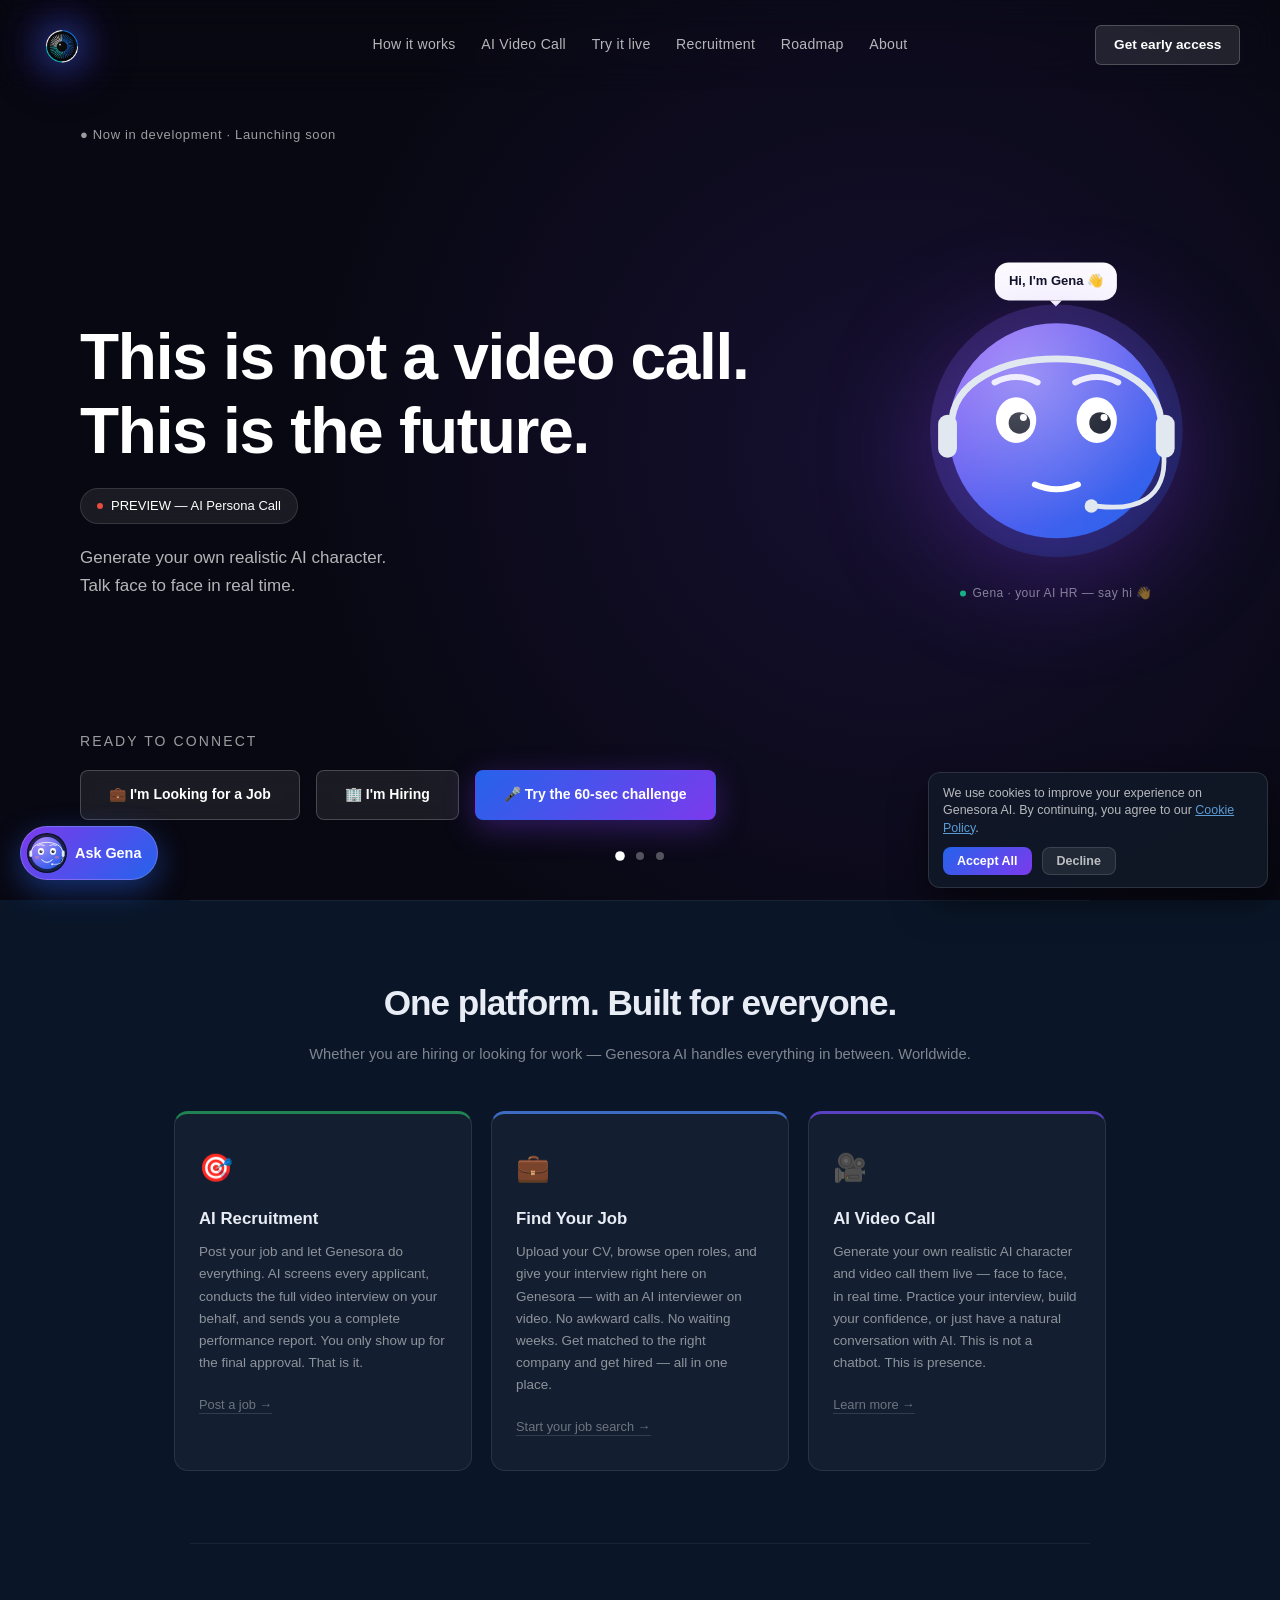
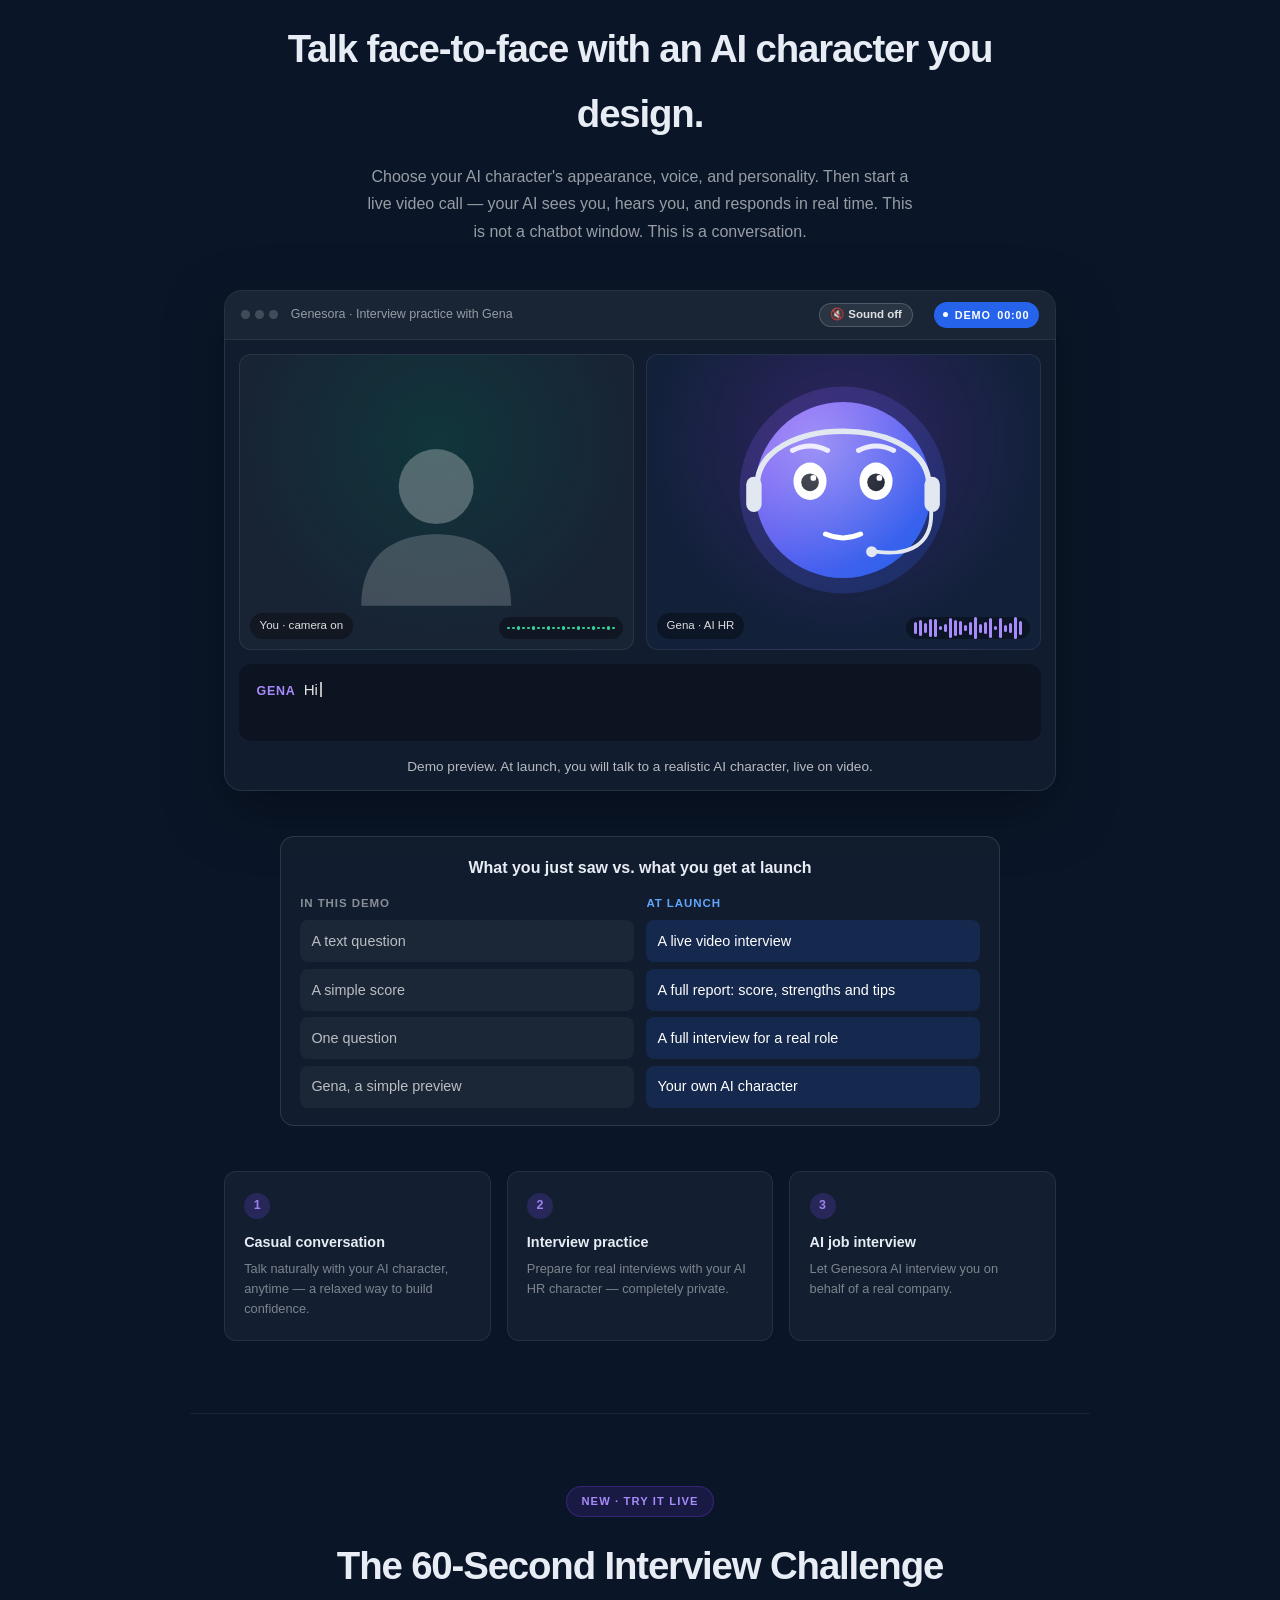
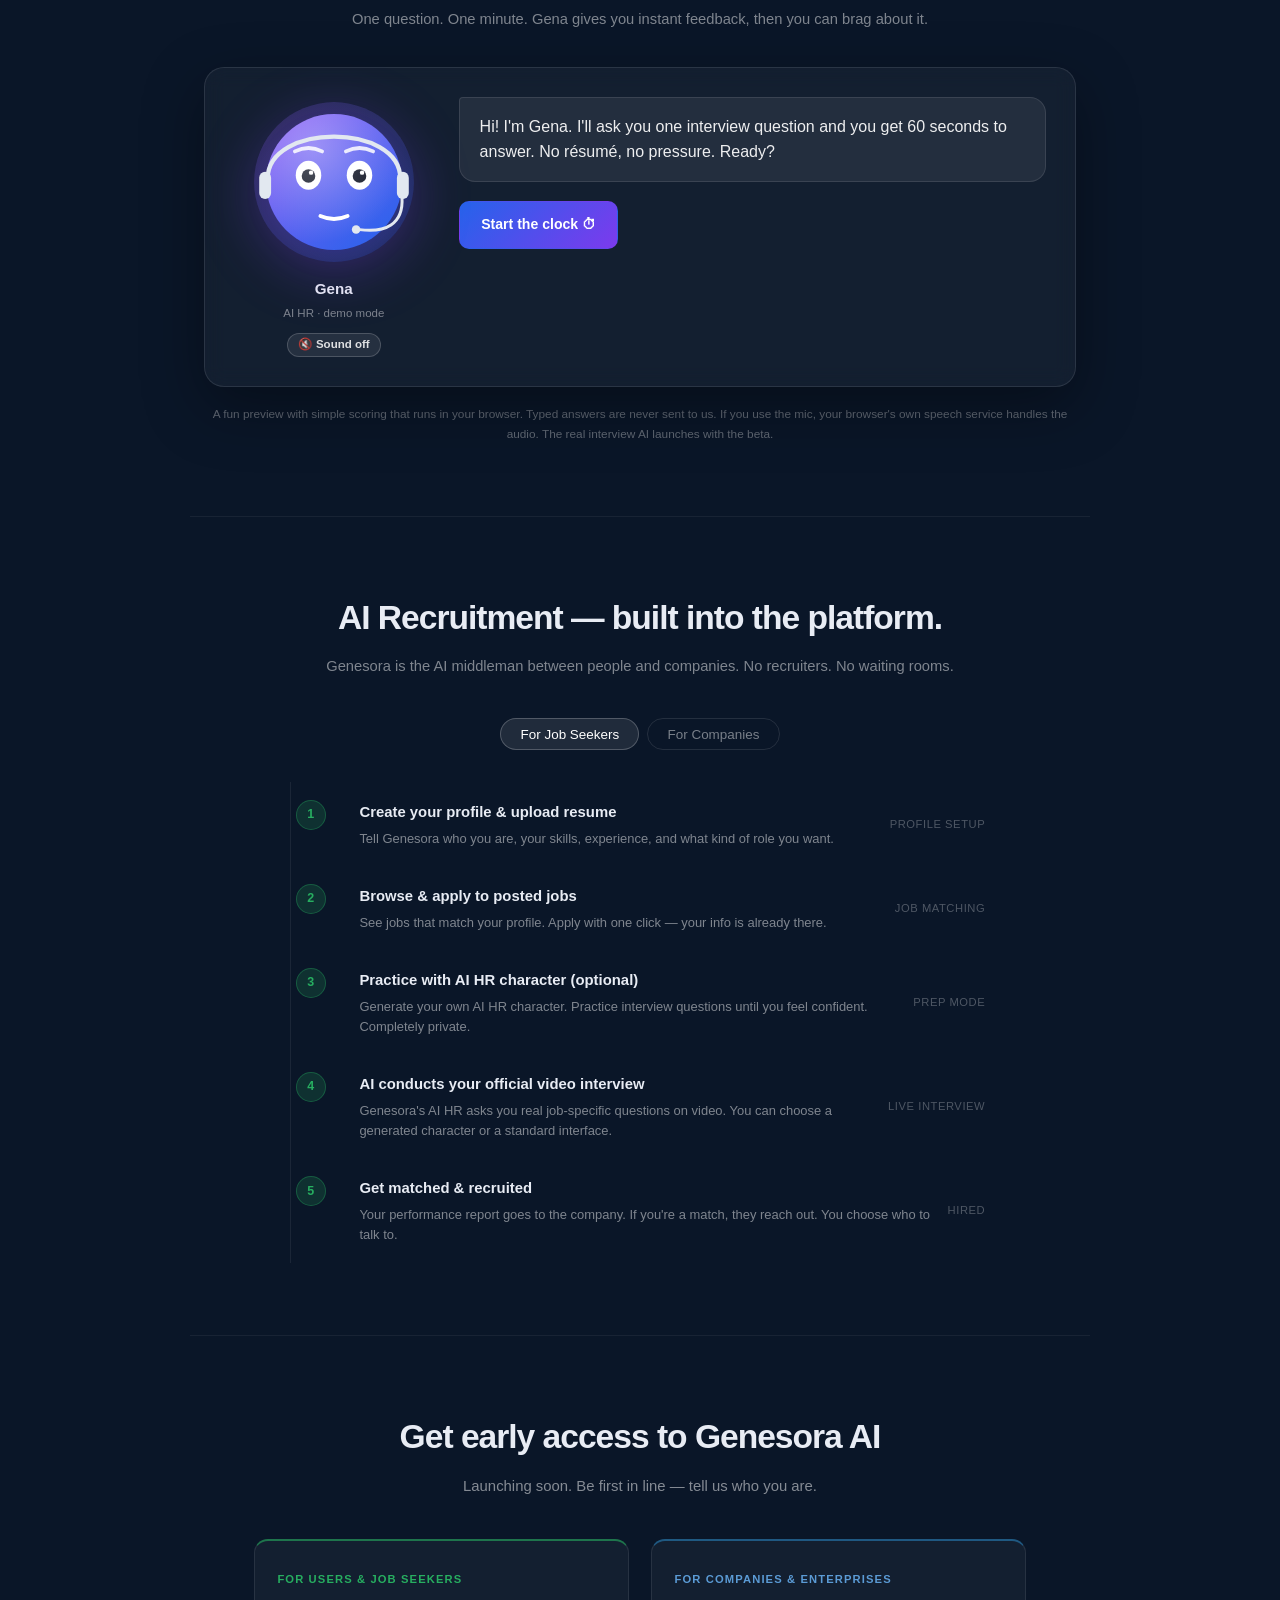
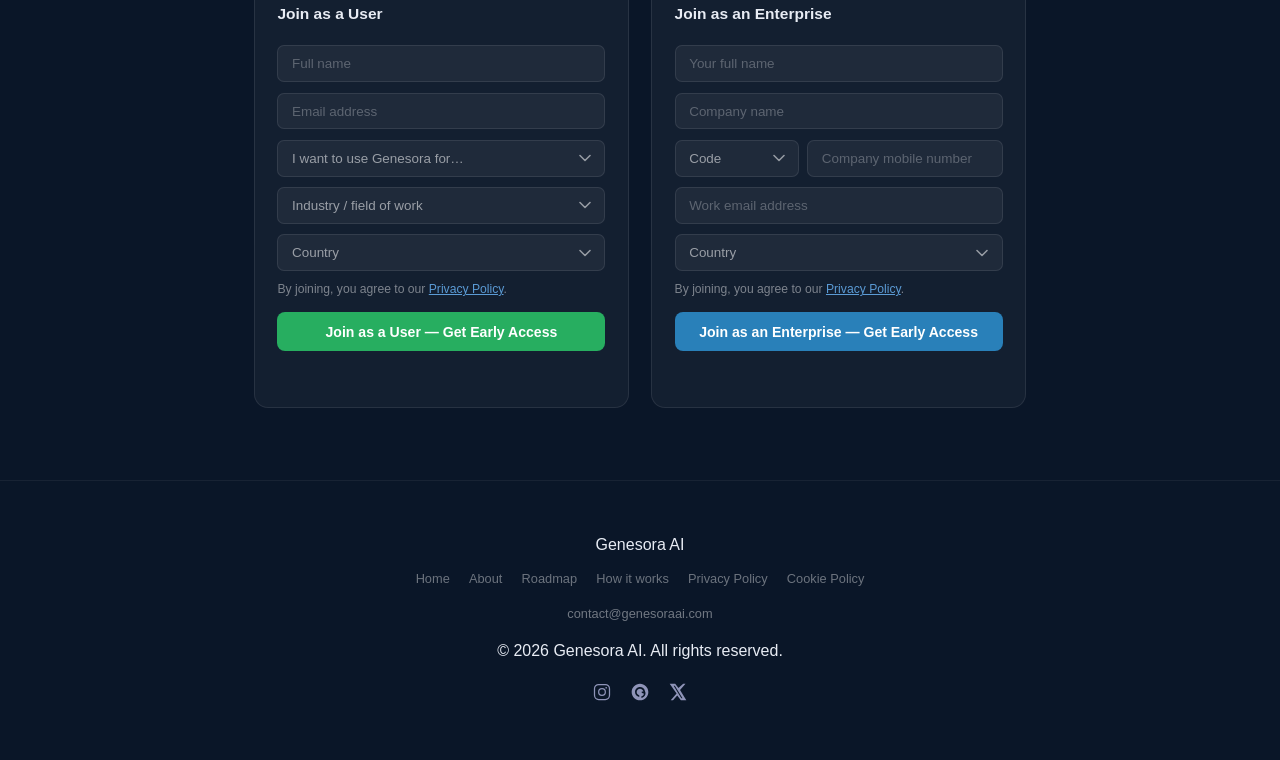
==== commit b9d11922: "Add files via upload" ====
--- a/index.html
+++ b/index.html
@@ -2,7 +2,7 @@
 <html lang="en">
 <head>
   <meta charset="UTF-8" />
-  <meta http-equiv="Content-Security-Policy" content="default-src 'none'; script-src 'self'; style-src 'self' 'unsafe-inline' https://fonts.googleapis.com; font-src 'self' https://fonts.gstatic.com; img-src 'self' data:; connect-src 'self' https://script.google.com https://script.googleusercontent.com; manifest-src 'self'; form-action 'none'; base-uri 'self'; object-src 'none'" />
+  <meta http-equiv="Content-Security-Policy" content="default-src 'none'; script-src 'self' https://challenges.cloudflare.com; frame-src https://challenges.cloudflare.com; style-src 'self' 'unsafe-inline' https://fonts.googleapis.com; font-src 'self' https://fonts.gstatic.com; img-src 'self' data:; connect-src 'self' https://script.google.com https://script.googleusercontent.com https://challenges.cloudflare.com; manifest-src 'self'; form-action 'none'; base-uri 'self'; object-src 'none'" />
   <meta name="referrer" content="strict-origin-when-cross-origin" />
   <script src="genesora-guard.js"></script>
   <meta name="viewport" content="width=device-width, initial-scale=1.0" />
@@ -711,6 +711,68 @@
     .submit-ent:hover { background: #2471a3; transform: translateY(-1px); }
 
     .form-msg { font-size: 0.82rem; color: #90EE90; margin-top: 0.6rem; min-height: 1.1rem; }
+
+    /* ── HUMAN VERIFICATION MODAL ── */
+    .human-modal[hidden] { display: none; }
+    .human-modal {
+      position: fixed;
+      inset: 0;
+      background: rgba(8, 10, 22, 0.78);
+      backdrop-filter: blur(8px);
+      display: flex;
+      align-items: center;
+      justify-content: center;
+      padding: 1rem;
+      z-index: 10000;
+    }
+    .human-modal-box {
+      background: #121526;
+      border: 1px solid rgba(255, 255, 255, 0.14);
+      border-radius: 16px;
+      padding: 1.6rem 1.4rem;
+      max-width: 360px;
+      width: 100%;
+      text-align: center;
+      color: #fff;
+      box-shadow: 0 20px 50px rgba(0, 0, 0, 0.55);
+    }
+    .human-modal-box h3 {
+      font-family: 'Sora', sans-serif;
+      font-size: 1.05rem;
+      margin-bottom: 0.35rem;
+    }
+    .human-modal-box p {
+      font-size: 0.82rem;
+      color: rgba(255, 255, 255, 0.6);
+      margin-bottom: 1.1rem;
+      line-height: 1.45;
+    }
+    #turnstile-container {
+      min-height: 65px;
+      display: flex;
+      justify-content: center;
+      align-items: center;
+    }
+    .human-modal-err {
+      color: #ef4444 !important;
+      min-height: 1rem;
+      margin: 0.6rem 0 0.4rem !important;
+    }
+    .human-modal-cancel {
+      background: rgba(255, 255, 255, 0.08);
+      color: rgba(255, 255, 255, 0.78);
+      border: 1px solid rgba(255, 255, 255, 0.14);
+      border-radius: 8px;
+      padding: 0.5rem 1.1rem;
+      font-size: 0.82rem;
+      font-weight: 600;
+      cursor: pointer;
+      margin-top: 0.4rem;
+    }
+    .human-modal-cancel:hover {
+      background: rgba(255, 255, 255, 0.15);
+      color: #fff;
+    }
 
     .footer-nav { display: flex; gap: 1.2rem; flex-wrap: wrap; justify-content: center; margin-bottom: 0.8rem; }
     .footer-nav a { color: rgba(255,255,255,0.4); text-decoration: none; font-size: 0.8rem; transition: color 0.2s; }
@@ -1781,6 +1843,18 @@
 
   </div> <!-- END SITE WRAPPER -->
 
+  <!-- 🛡️ HUMAN VERIFICATION MODAL -->
+  <div id="humanModal" class="human-modal" hidden role="dialog" aria-modal="true" aria-labelledby="humanModalTitle">
+    <div class="human-modal-box">
+      <h3 id="humanModalTitle">Verify you're human</h3>
+      <p>Complete this quick check to finish joining early access.</p>
+      <div id="turnstile-container"></div>
+      <p class="human-modal-err" id="humanModalErr"></p>
+      <button type="button" id="closeHumanModal" class="human-modal-cancel">Cancel</button>
+    </div>
+  </div>
+
+  <script src="https://challenges.cloudflare.com/turnstile/v0/api.js?render=explicit" async defer></script>
   <script src="genesora-core.js"></script>
 
   <!-- ✨ NEW: interview challenge, living demo, hero face, referral game, easter eggs -->
@@ -1790,4 +1864,4 @@
   <script src="genesora-chat-match.js"></script>
   <script src="genesora-chat.js"></script>
 </body>
-</html>
+</html>
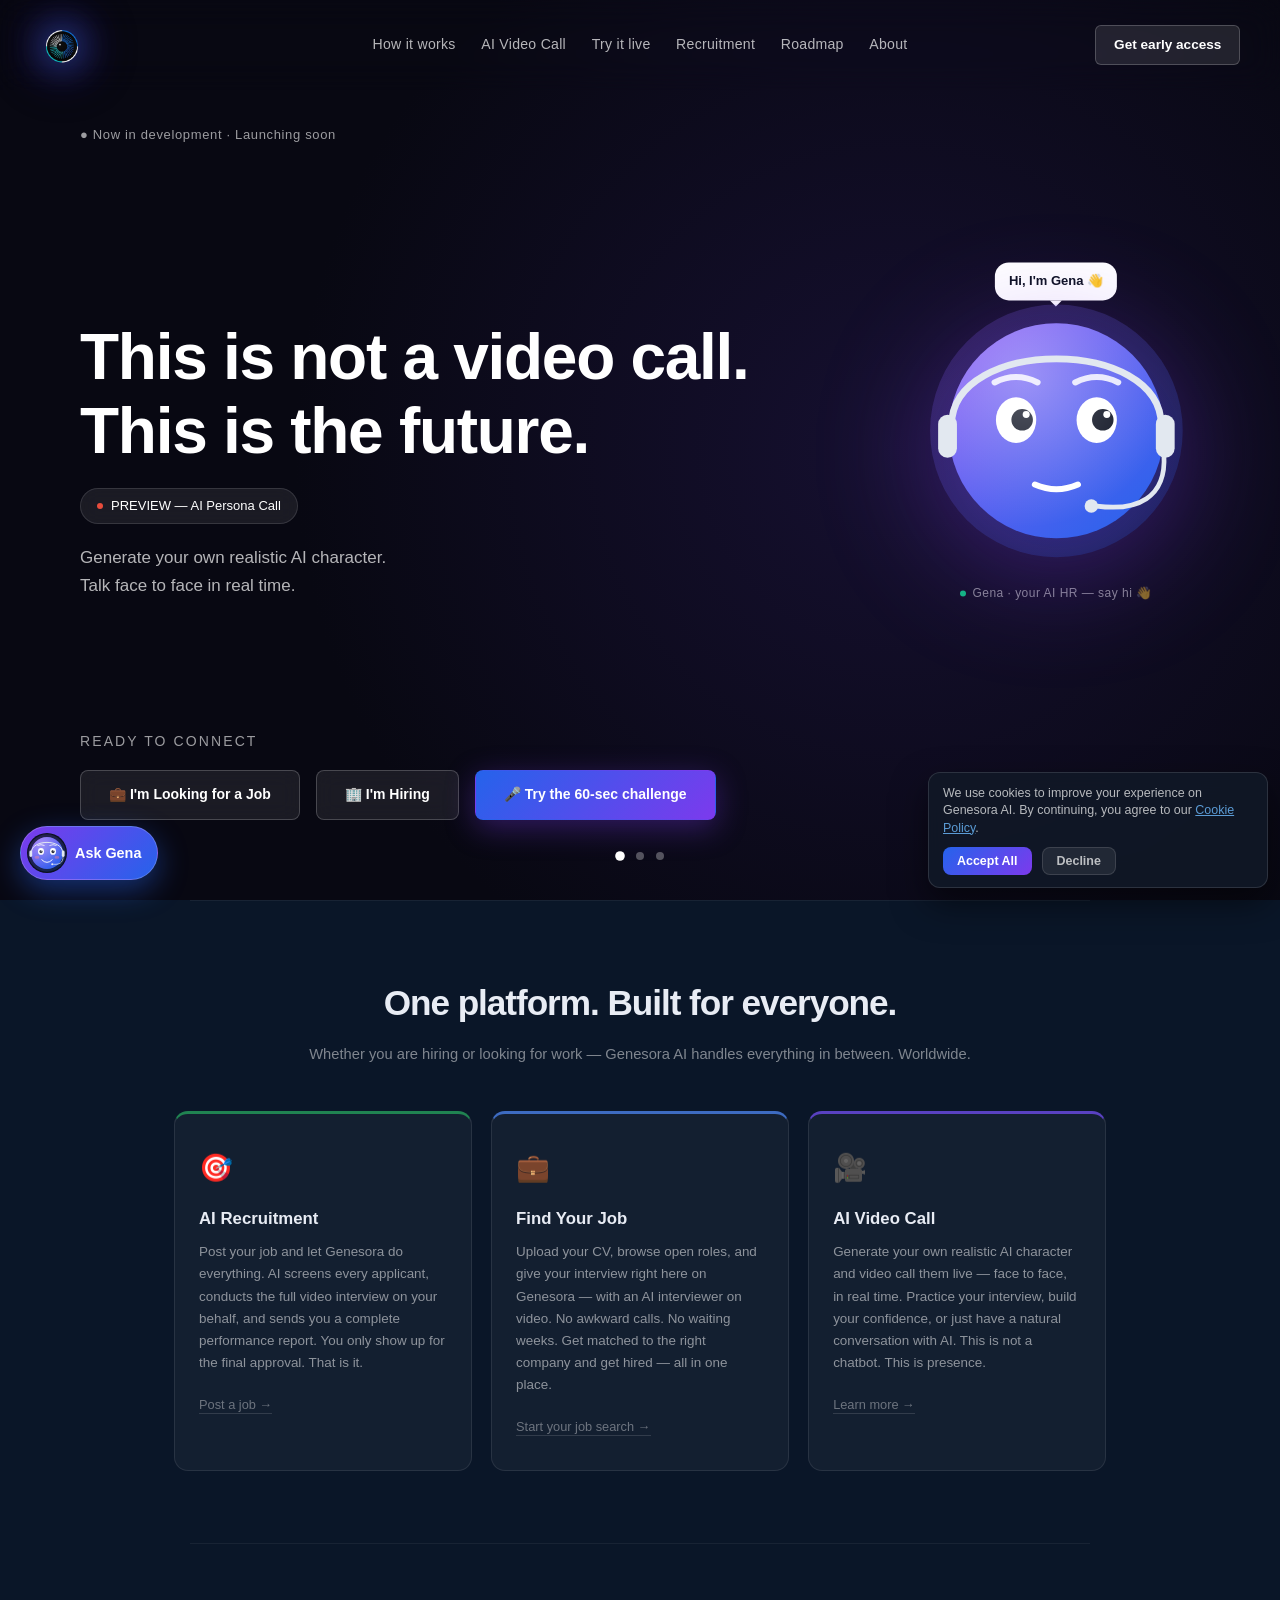
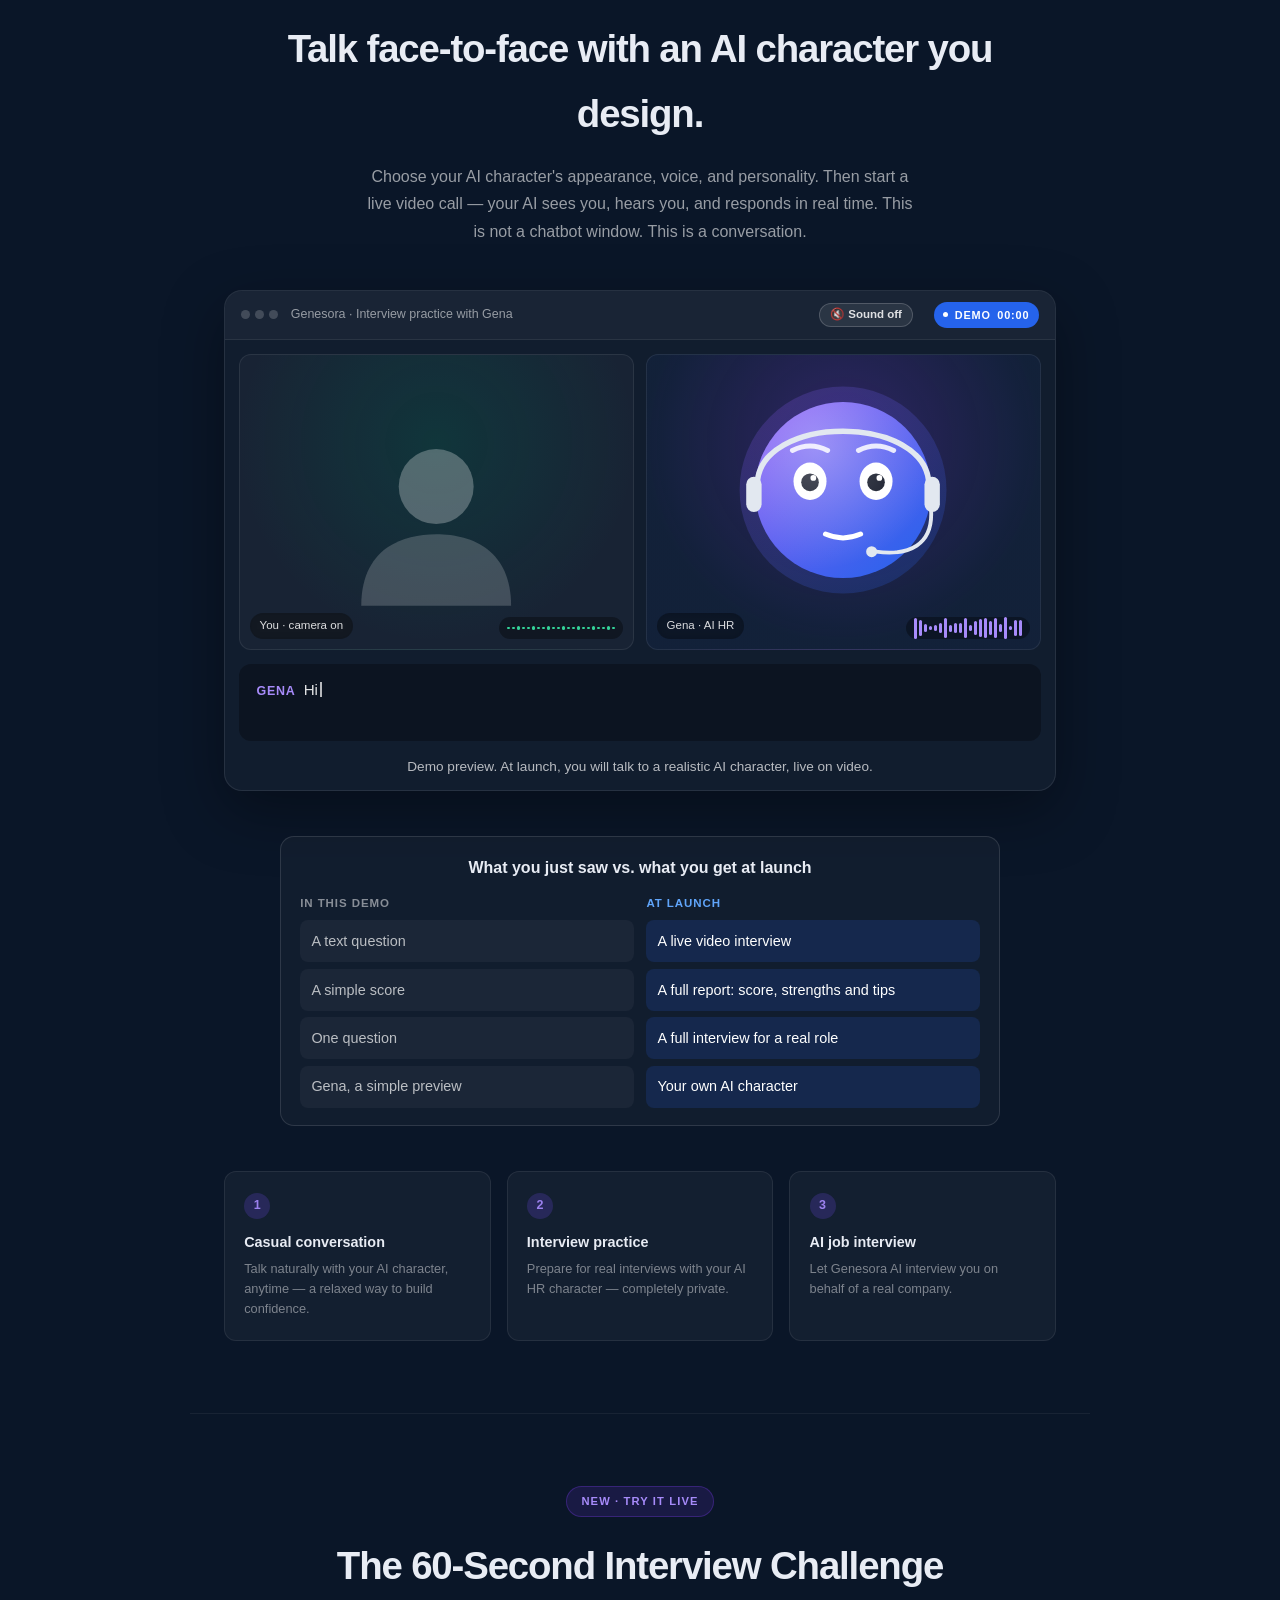
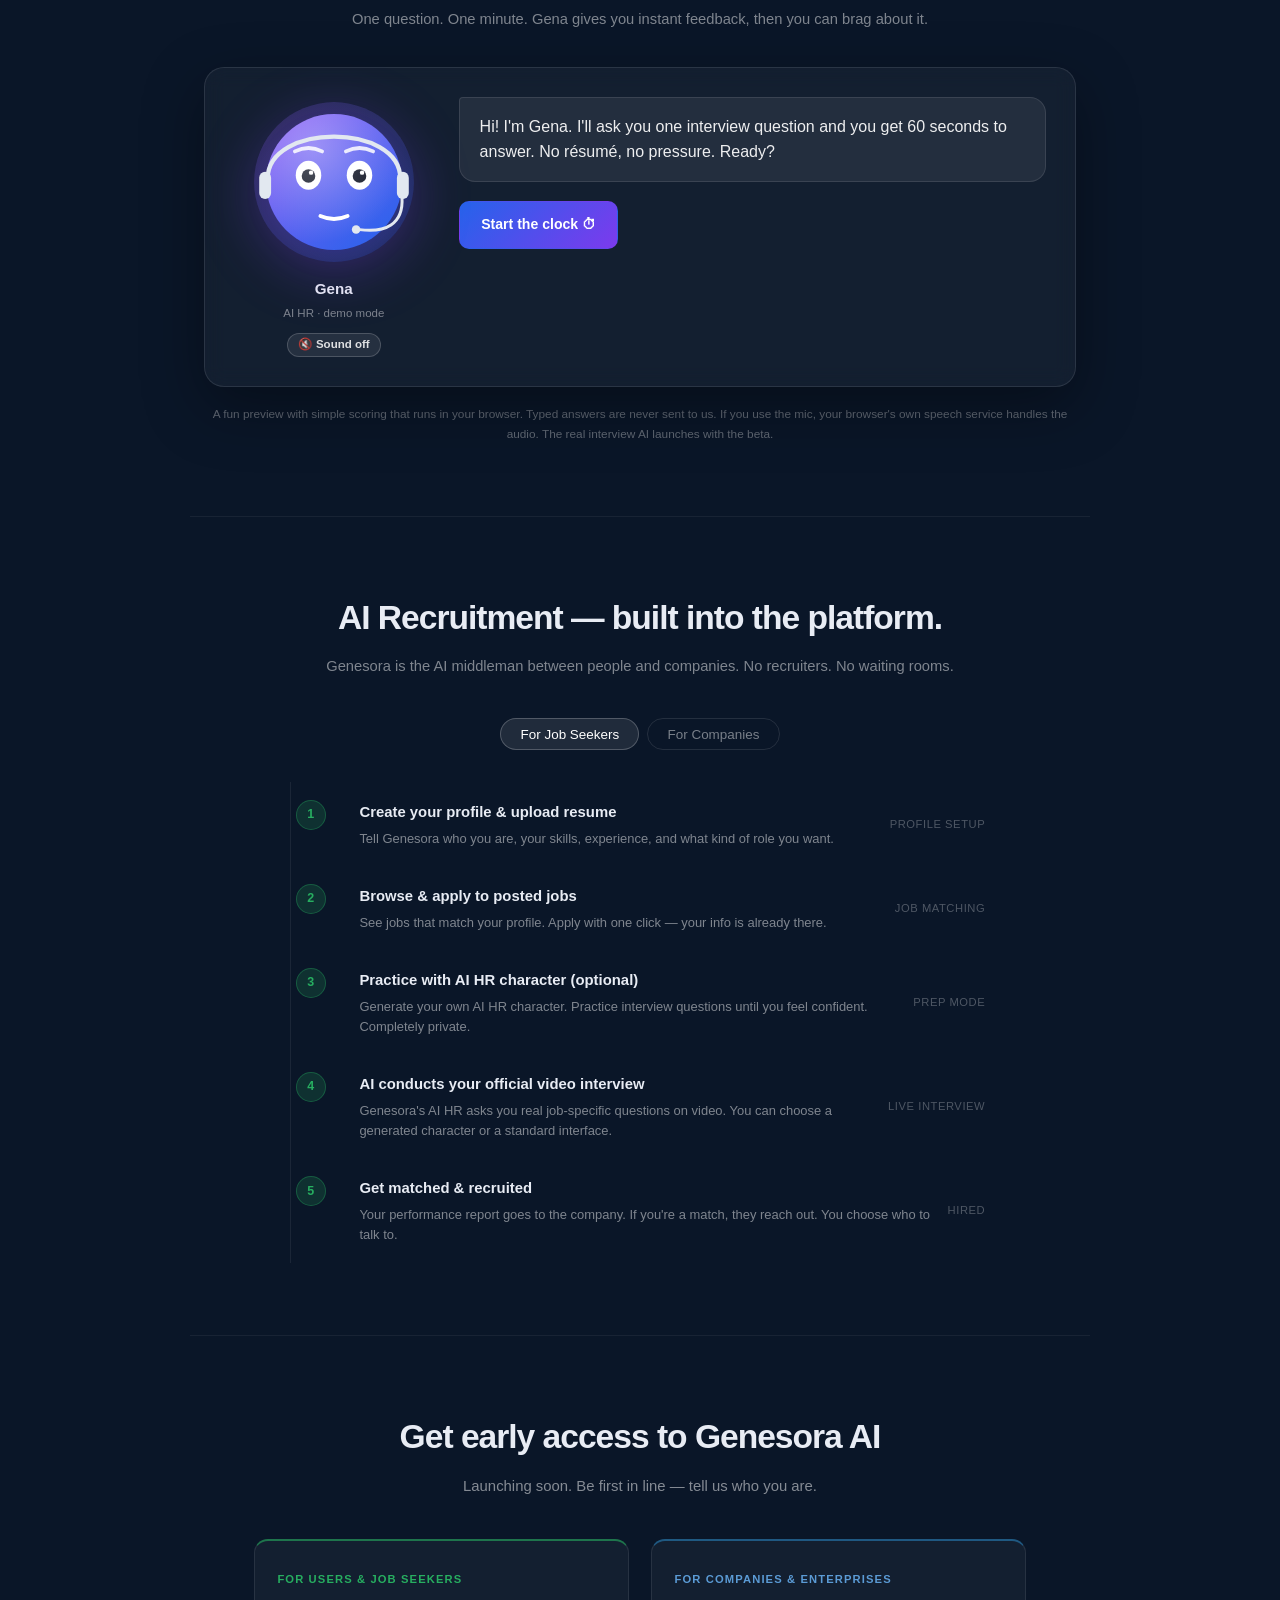
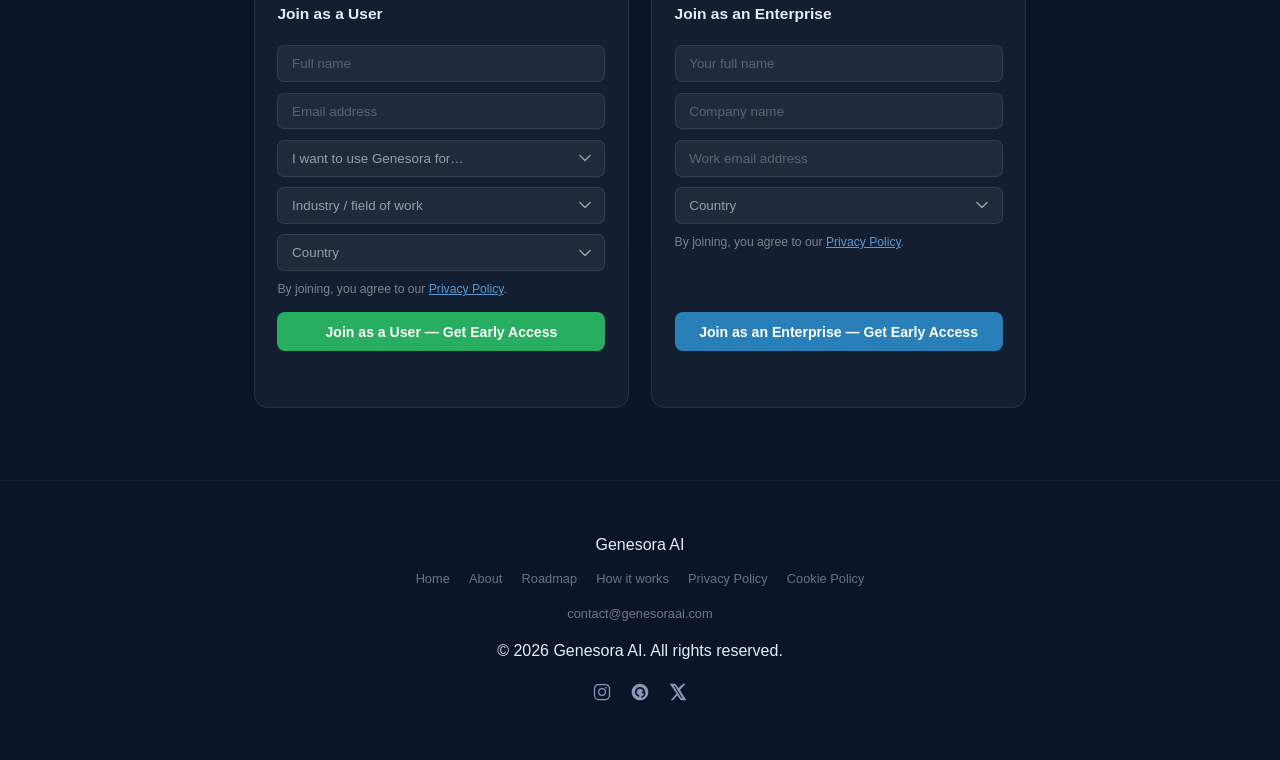
==== commit c881e526: "index.html Removed phone number selection and added OTP verification modal." ====
--- a/index.html
+++ b/index.html
@@ -671,11 +671,7 @@
     /* phones: 16px stops iOS from zooming the page when a field is tapped; bigger tap targets */
     @media (max-width: 820px), (pointer: coarse) {
       .form-card input, .form-card select { font-size: 16px; min-height: 46px; }
-      .form-card .phone-row select { flex-basis: 40%; width: 40%; }
-    }
-    .form-card .phone-row { display: flex; gap: 0.5rem; }
-    .form-card .phone-row select { flex: 0 0 38%; width: 38%; }
-    .form-card .phone-row input { flex: 1 1 auto; min-width: 0; }
+    }
     .form-card .wl-hp { position: absolute !important; left: -9999px; width: 1px !important; height: 1px !important; opacity: 0; pointer-events: none; }
     .form-card .field-bad { border-color: rgba(239,68,68,0.7) !important; }
     .form-card input:focus,
@@ -712,7 +708,7 @@
 
     .form-msg { font-size: 0.82rem; color: #90EE90; margin-top: 0.6rem; min-height: 1.1rem; }
 
-    /* ── HUMAN VERIFICATION MODAL ── */
+    /* ── HUMAN & OTP VERIFICATION MODALS ── */
     .human-modal[hidden] { display: none; }
     .human-modal {
       position: fixed;
@@ -772,6 +768,44 @@
     .human-modal-cancel:hover {
       background: rgba(255, 255, 255, 0.15);
       color: #fff;
+    }
+    .otp-input {
+      width: 100%;
+      box-sizing: border-box;
+      background: rgba(255, 255, 255, 0.06);
+      border: 1px solid rgba(255, 255, 255, 0.18);
+      border-radius: 10px;
+      padding: 0.75rem;
+      color: #fff;
+      font-size: 1.45rem;
+      font-weight: 700;
+      letter-spacing: 0.45em;
+      text-align: center;
+      outline: none;
+    }
+    .otp-input:focus {
+      border-color: #5b9bd5;
+    }
+    .otp-verify-btn {
+      width: 100%;
+      background: linear-gradient(135deg, #2563EB, #7C3AED);
+      color: #fff;
+      border: none;
+      border-radius: 8px;
+      padding: 0.72rem;
+      font-size: 0.88rem;
+      font-weight: 700;
+      cursor: pointer;
+      margin-top: 0.35rem;
+      transition: opacity 0.2s;
+    }
+    .otp-verify-btn:hover { opacity: 0.92; }
+    .otp-verify-btn:disabled { opacity: 0.6; cursor: not-allowed; }
+    .otp-actions-row {
+      display: flex;
+      justify-content: center;
+      gap: 0.6rem;
+      margin-top: 0.6rem;
     }
 
     .footer-nav { display: flex; gap: 1.2rem; flex-wrap: wrap; justify-content: center; margin-bottom: 0.8rem; }
@@ -1379,212 +1413,6 @@
               <input type="text" class="wl-hp" name="website" tabindex="-1" autocomplete="off" aria-hidden="true" />
               <input type="text" id="e_name" placeholder="Your full name" maxlength="60" autocomplete="name" required />
               <input type="text" id="e_company" placeholder="Company name" maxlength="80" autocomplete="organization" required />
-              <div class="phone-row">
-                <select id="e_code" required aria-label="Country code">
-                <option value="" disabled selected>Code</option>
-                <option value="+93" data-iso="AF">+93  ·  Afghanistan</option>
-                <option value="+355" data-iso="AL">+355  ·  Albania</option>
-                <option value="+213" data-iso="DZ">+213  ·  Algeria</option>
-                <option value="+376" data-iso="AD">+376  ·  Andorra</option>
-                <option value="+244" data-iso="AO">+244  ·  Angola</option>
-                <option value="+1268" data-iso="AG">+1268  ·  Antigua and Barbuda</option>
-                <option value="+54" data-iso="AR">+54  ·  Argentina</option>
-                <option value="+374" data-iso="AM">+374  ·  Armenia</option>
-                <option value="+61" data-iso="AU">+61  ·  Australia</option>
-                <option value="+43" data-iso="AT">+43  ·  Austria</option>
-                <option value="+994" data-iso="AZ">+994  ·  Azerbaijan</option>
-                <option value="+1242" data-iso="BS">+1242  ·  Bahamas</option>
-                <option value="+973" data-iso="BH">+973  ·  Bahrain</option>
-                <option value="+880" data-iso="BD">+880  ·  Bangladesh</option>
-                <option value="+1246" data-iso="BB">+1246  ·  Barbados</option>
-                <option value="+375" data-iso="BY">+375  ·  Belarus</option>
-                <option value="+32" data-iso="BE">+32  ·  Belgium</option>
-                <option value="+501" data-iso="BZ">+501  ·  Belize</option>
-                <option value="+229" data-iso="BJ">+229  ·  Benin</option>
-                <option value="+975" data-iso="BT">+975  ·  Bhutan</option>
-                <option value="+591" data-iso="BO">+591  ·  Bolivia</option>
-                <option value="+387" data-iso="BA">+387  ·  Bosnia and Herzegovina</option>
-                <option value="+267" data-iso="BW">+267  ·  Botswana</option>
-                <option value="+55" data-iso="BR">+55  ·  Brazil</option>
-                <option value="+673" data-iso="BN">+673  ·  Brunei</option>
-                <option value="+359" data-iso="BG">+359  ·  Bulgaria</option>
-                <option value="+226" data-iso="BF">+226  ·  Burkina Faso</option>
-                <option value="+257" data-iso="BI">+257  ·  Burundi</option>
-                <option value="+238" data-iso="CV">+238  ·  Cabo Verde</option>
-                <option value="+855" data-iso="KH">+855  ·  Cambodia</option>
-                <option value="+237" data-iso="CM">+237  ·  Cameroon</option>
-                <option value="+1" data-iso="CA">+1  ·  Canada</option>
-                <option value="+236" data-iso="CF">+236  ·  Central African Republic</option>
-                <option value="+235" data-iso="TD">+235  ·  Chad</option>
-                <option value="+56" data-iso="CL">+56  ·  Chile</option>
-                <option value="+86" data-iso="CN">+86  ·  China</option>
-                <option value="+57" data-iso="CO">+57  ·  Colombia</option>
-                <option value="+269" data-iso="KM">+269  ·  Comoros</option>
-                <option value="+243" data-iso="CD">+243  ·  Congo (DR)</option>
-                <option value="+242" data-iso="CG">+242  ·  Congo (Republic)</option>
-                <option value="+506" data-iso="CR">+506  ·  Costa Rica</option>
-                <option value="+225" data-iso="CI">+225  ·  Côte d&#x27;Ivoire</option>
-                <option value="+385" data-iso="HR">+385  ·  Croatia</option>
-                <option value="+53" data-iso="CU">+53  ·  Cuba</option>
-                <option value="+357" data-iso="CY">+357  ·  Cyprus</option>
-                <option value="+420" data-iso="CZ">+420  ·  Czechia</option>
-                <option value="+45" data-iso="DK">+45  ·  Denmark</option>
-                <option value="+253" data-iso="DJ">+253  ·  Djibouti</option>
-                <option value="+1767" data-iso="DM">+1767  ·  Dominica</option>
-                <option value="+1809" data-iso="DO">+1809  ·  Dominican Republic</option>
-                <option value="+593" data-iso="EC">+593  ·  Ecuador</option>
-                <option value="+20" data-iso="EG">+20  ·  Egypt</option>
-                <option value="+503" data-iso="SV">+503  ·  El Salvador</option>
-                <option value="+240" data-iso="GQ">+240  ·  Equatorial Guinea</option>
-                <option value="+291" data-iso="ER">+291  ·  Eritrea</option>
-                <option value="+372" data-iso="EE">+372  ·  Estonia</option>
-                <option value="+268" data-iso="SZ">+268  ·  Eswatini</option>
-                <option value="+251" data-iso="ET">+251  ·  Ethiopia</option>
-                <option value="+679" data-iso="FJ">+679  ·  Fiji</option>
-                <option value="+358" data-iso="FI">+358  ·  Finland</option>
-                <option value="+33" data-iso="FR">+33  ·  France</option>
-                <option value="+241" data-iso="GA">+241  ·  Gabon</option>
-                <option value="+220" data-iso="GM">+220  ·  Gambia</option>
-                <option value="+995" data-iso="GE">+995  ·  Georgia</option>
-                <option value="+49" data-iso="DE">+49  ·  Germany</option>
-                <option value="+233" data-iso="GH">+233  ·  Ghana</option>
-                <option value="+30" data-iso="GR">+30  ·  Greece</option>
-                <option value="+1473" data-iso="GD">+1473  ·  Grenada</option>
-                <option value="+502" data-iso="GT">+502  ·  Guatemala</option>
-                <option value="+224" data-iso="GN">+224  ·  Guinea</option>
-                <option value="+245" data-iso="GW">+245  ·  Guinea-Bissau</option>
-                <option value="+592" data-iso="GY">+592  ·  Guyana</option>
-                <option value="+509" data-iso="HT">+509  ·  Haiti</option>
-                <option value="+504" data-iso="HN">+504  ·  Honduras</option>
-                <option value="+852" data-iso="HK">+852  ·  Hong Kong</option>
-                <option value="+36" data-iso="HU">+36  ·  Hungary</option>
-                <option value="+354" data-iso="IS">+354  ·  Iceland</option>
-                <option value="+91" data-iso="IN">+91  ·  India</option>
-                <option value="+62" data-iso="ID">+62  ·  Indonesia</option>
-                <option value="+98" data-iso="IR">+98  ·  Iran</option>
-                <option value="+964" data-iso="IQ">+964  ·  Iraq</option>
-                <option value="+353" data-iso="IE">+353  ·  Ireland</option>
-                <option value="+972" data-iso="IL">+972  ·  Israel</option>
-                <option value="+39" data-iso="IT">+39  ·  Italy</option>
-                <option value="+1876" data-iso="JM">+1876  ·  Jamaica</option>
-                <option value="+81" data-iso="JP">+81  ·  Japan</option>
-                <option value="+962" data-iso="JO">+962  ·  Jordan</option>
-                <option value="+7" data-iso="KZ">+7  ·  Kazakhstan</option>
-                <option value="+254" data-iso="KE">+254  ·  Kenya</option>
-                <option value="+686" data-iso="KI">+686  ·  Kiribati</option>
-                <option value="+383" data-iso="XK">+383  ·  Kosovo</option>
-                <option value="+965" data-iso="KW">+965  ·  Kuwait</option>
-                <option value="+996" data-iso="KG">+996  ·  Kyrgyzstan</option>
-                <option value="+856" data-iso="LA">+856  ·  Laos</option>
-                <option value="+371" data-iso="LV">+371  ·  Latvia</option>
-                <option value="+961" data-iso="LB">+961  ·  Lebanon</option>
-                <option value="+266" data-iso="LS">+266  ·  Lesotho</option>
-                <option value="+231" data-iso="LR">+231  ·  Liberia</option>
-                <option value="+218" data-iso="LY">+218  ·  Libya</option>
-                <option value="+423" data-iso="LI">+423  ·  Liechtenstein</option>
-                <option value="+370" data-iso="LT">+370  ·  Lithuania</option>
-                <option value="+352" data-iso="LU">+352  ·  Luxembourg</option>
-                <option value="+853" data-iso="MO">+853  ·  Macao</option>
-                <option value="+261" data-iso="MG">+261  ·  Madagascar</option>
-                <option value="+265" data-iso="MW">+265  ·  Malawi</option>
-                <option value="+60" data-iso="MY">+60  ·  Malaysia</option>
-                <option value="+960" data-iso="MV">+960  ·  Maldives</option>
-                <option value="+223" data-iso="ML">+223  ·  Mali</option>
-                <option value="+356" data-iso="MT">+356  ·  Malta</option>
-                <option value="+692" data-iso="MH">+692  ·  Marshall Islands</option>
-                <option value="+222" data-iso="MR">+222  ·  Mauritania</option>
-                <option value="+230" data-iso="MU">+230  ·  Mauritius</option>
-                <option value="+52" data-iso="MX">+52  ·  Mexico</option>
-                <option value="+691" data-iso="FM">+691  ·  Micronesia</option>
-                <option value="+373" data-iso="MD">+373  ·  Moldova</option>
-                <option value="+377" data-iso="MC">+377  ·  Monaco</option>
-                <option value="+976" data-iso="MN">+976  ·  Mongolia</option>
-                <option value="+382" data-iso="ME">+382  ·  Montenegro</option>
-                <option value="+212" data-iso="MA">+212  ·  Morocco</option>
-                <option value="+258" data-iso="MZ">+258  ·  Mozambique</option>
-                <option value="+95" data-iso="MM">+95  ·  Myanmar</option>
-                <option value="+264" data-iso="NA">+264  ·  Namibia</option>
-                <option value="+674" data-iso="NR">+674  ·  Nauru</option>
-                <option value="+977" data-iso="NP">+977  ·  Nepal</option>
-                <option value="+31" data-iso="NL">+31  ·  Netherlands</option>
-                <option value="+64" data-iso="NZ">+64  ·  New Zealand</option>
-                <option value="+505" data-iso="NI">+505  ·  Nicaragua</option>
-                <option value="+227" data-iso="NE">+227  ·  Niger</option>
-                <option value="+234" data-iso="NG">+234  ·  Nigeria</option>
-                <option value="+850" data-iso="KP">+850  ·  North Korea</option>
-                <option value="+389" data-iso="MK">+389  ·  North Macedonia</option>
-                <option value="+47" data-iso="NO">+47  ·  Norway</option>
-                <option value="+968" data-iso="OM">+968  ·  Oman</option>
-                <option value="+92" data-iso="PK">+92  ·  Pakistan</option>
-                <option value="+680" data-iso="PW">+680  ·  Palau</option>
-                <option value="+970" data-iso="PS">+970  ·  Palestine</option>
-                <option value="+507" data-iso="PA">+507  ·  Panama</option>
-                <option value="+675" data-iso="PG">+675  ·  Papua New Guinea</option>
-                <option value="+595" data-iso="PY">+595  ·  Paraguay</option>
-                <option value="+51" data-iso="PE">+51  ·  Peru</option>
-                <option value="+63" data-iso="PH">+63  ·  Philippines</option>
-                <option value="+48" data-iso="PL">+48  ·  Poland</option>
-                <option value="+351" data-iso="PT">+351  ·  Portugal</option>
-                <option value="+1787" data-iso="PR">+1787  ·  Puerto Rico</option>
-                <option value="+974" data-iso="QA">+974  ·  Qatar</option>
-                <option value="+40" data-iso="RO">+40  ·  Romania</option>
-                <option value="+7" data-iso="RU">+7  ·  Russia</option>
-                <option value="+250" data-iso="RW">+250  ·  Rwanda</option>
-                <option value="+1869" data-iso="KN">+1869  ·  Saint Kitts and Nevis</option>
-                <option value="+1758" data-iso="LC">+1758  ·  Saint Lucia</option>
-                <option value="+1784" data-iso="VC">+1784  ·  Saint Vincent and the Grenadines</option>
-                <option value="+685" data-iso="WS">+685  ·  Samoa</option>
-                <option value="+378" data-iso="SM">+378  ·  San Marino</option>
-                <option value="+239" data-iso="ST">+239  ·  São Tomé and Príncipe</option>
-                <option value="+966" data-iso="SA">+966  ·  Saudi Arabia</option>
-                <option value="+221" data-iso="SN">+221  ·  Senegal</option>
-                <option value="+381" data-iso="RS">+381  ·  Serbia</option>
-                <option value="+248" data-iso="SC">+248  ·  Seychelles</option>
-                <option value="+232" data-iso="SL">+232  ·  Sierra Leone</option>
-                <option value="+65" data-iso="SG">+65  ·  Singapore</option>
-                <option value="+421" data-iso="SK">+421  ·  Slovakia</option>
-                <option value="+386" data-iso="SI">+386  ·  Slovenia</option>
-                <option value="+677" data-iso="SB">+677  ·  Solomon Islands</option>
-                <option value="+252" data-iso="SO">+252  ·  Somalia</option>
-                <option value="+27" data-iso="ZA">+27  ·  South Africa</option>
-                <option value="+82" data-iso="KR">+82  ·  South Korea</option>
-                <option value="+211" data-iso="SS">+211  ·  South Sudan</option>
-                <option value="+34" data-iso="ES">+34  ·  Spain</option>
-                <option value="+94" data-iso="LK">+94  ·  Sri Lanka</option>
-                <option value="+249" data-iso="SD">+249  ·  Sudan</option>
-                <option value="+597" data-iso="SR">+597  ·  Suriname</option>
-                <option value="+46" data-iso="SE">+46  ·  Sweden</option>
-                <option value="+41" data-iso="CH">+41  ·  Switzerland</option>
-                <option value="+963" data-iso="SY">+963  ·  Syria</option>
-                <option value="+886" data-iso="TW">+886  ·  Taiwan</option>
-                <option value="+992" data-iso="TJ">+992  ·  Tajikistan</option>
-                <option value="+255" data-iso="TZ">+255  ·  Tanzania</option>
-                <option value="+66" data-iso="TH">+66  ·  Thailand</option>
-                <option value="+670" data-iso="TL">+670  ·  Timor-Leste</option>
-                <option value="+228" data-iso="TG">+228  ·  Togo</option>
-                <option value="+676" data-iso="TO">+676  ·  Tonga</option>
-                <option value="+1868" data-iso="TT">+1868  ·  Trinidad and Tobago</option>
-                <option value="+216" data-iso="TN">+216  ·  Tunisia</option>
-                <option value="+90" data-iso="TR">+90  ·  Türkiye</option>
-                <option value="+993" data-iso="TM">+993  ·  Turkmenistan</option>
-                <option value="+688" data-iso="TV">+688  ·  Tuvalu</option>
-                <option value="+256" data-iso="UG">+256  ·  Uganda</option>
-                <option value="+380" data-iso="UA">+380  ·  Ukraine</option>
-                <option value="+971" data-iso="AE">+971  ·  United Arab Emirates</option>
-                <option value="+44" data-iso="GB">+44  ·  United Kingdom</option>
-                <option value="+1" data-iso="US">+1  ·  United States</option>
-                <option value="+598" data-iso="UY">+598  ·  Uruguay</option>
-                <option value="+998" data-iso="UZ">+998  ·  Uzbekistan</option>
-                <option value="+678" data-iso="VU">+678  ·  Vanuatu</option>
-                <option value="+379" data-iso="VA">+379  ·  Vatican City</option>
-                <option value="+58" data-iso="VE">+58  ·  Venezuela</option>
-                <option value="+84" data-iso="VN">+84  ·  Vietnam</option>
-                <option value="+967" data-iso="YE">+967  ·  Yemen</option>
-                <option value="+260" data-iso="ZM">+260  ·  Zambia</option>
-                <option value="+263" data-iso="ZW">+263  ·  Zimbabwe</option>
-              </select>
-                <input type="tel" id="e_phone" inputmode="numeric" autocomplete="tel-national" maxlength="15" placeholder="Company mobile number" required />
-              </div>
               <input type="email" id="e_email" placeholder="Work email address" maxlength="100" autocomplete="email" required />
               <select id="e_country" required>
                 <option value="" disabled selected>Country</option>
@@ -1847,10 +1675,27 @@
   <div id="humanModal" class="human-modal" hidden role="dialog" aria-modal="true" aria-labelledby="humanModalTitle">
     <div class="human-modal-box">
       <h3 id="humanModalTitle">Verify you're human</h3>
-      <p>Complete this quick check to finish joining early access.</p>
+      <p>Complete this quick check to receive your email verification code.</p>
       <div id="turnstile-container"></div>
       <p class="human-modal-err" id="humanModalErr"></p>
       <button type="button" id="closeHumanModal" class="human-modal-cancel">Cancel</button>
+    </div>
+  </div>
+
+  <!-- ✉️ EMAIL OTP VERIFICATION MODAL -->
+  <div id="otpModal" class="human-modal" hidden role="dialog" aria-modal="true" aria-labelledby="otpModalTitle">
+    <div class="human-modal-box">
+      <h3 id="otpModalTitle">Verify your email</h3>
+      <p>Enter the 6-digit code sent to <strong id="otpModalEmail"></strong></p>
+      <form id="otpForm" novalidate>
+        <input type="text" id="otpInput" class="otp-input" inputmode="numeric" autocomplete="one-time-code" maxlength="6" placeholder="000000" aria-label="6-digit verification code" required />
+        <p class="human-modal-err" id="otpModalErr"></p>
+        <button type="submit" id="otpVerifyBtn" class="otp-verify-btn">Verify &amp; Join</button>
+      </form>
+      <div class="otp-actions-row">
+        <button type="button" id="otpResendBtn" class="human-modal-cancel">Resend code</button>
+        <button type="button" id="closeOtpModal" class="human-modal-cancel">Cancel</button>
+      </div>
     </div>
   </div>
 
@@ -1864,4 +1709,4 @@
   <script src="genesora-chat-match.js"></script>
   <script src="genesora-chat.js"></script>
 </body>
-</html>+</html>
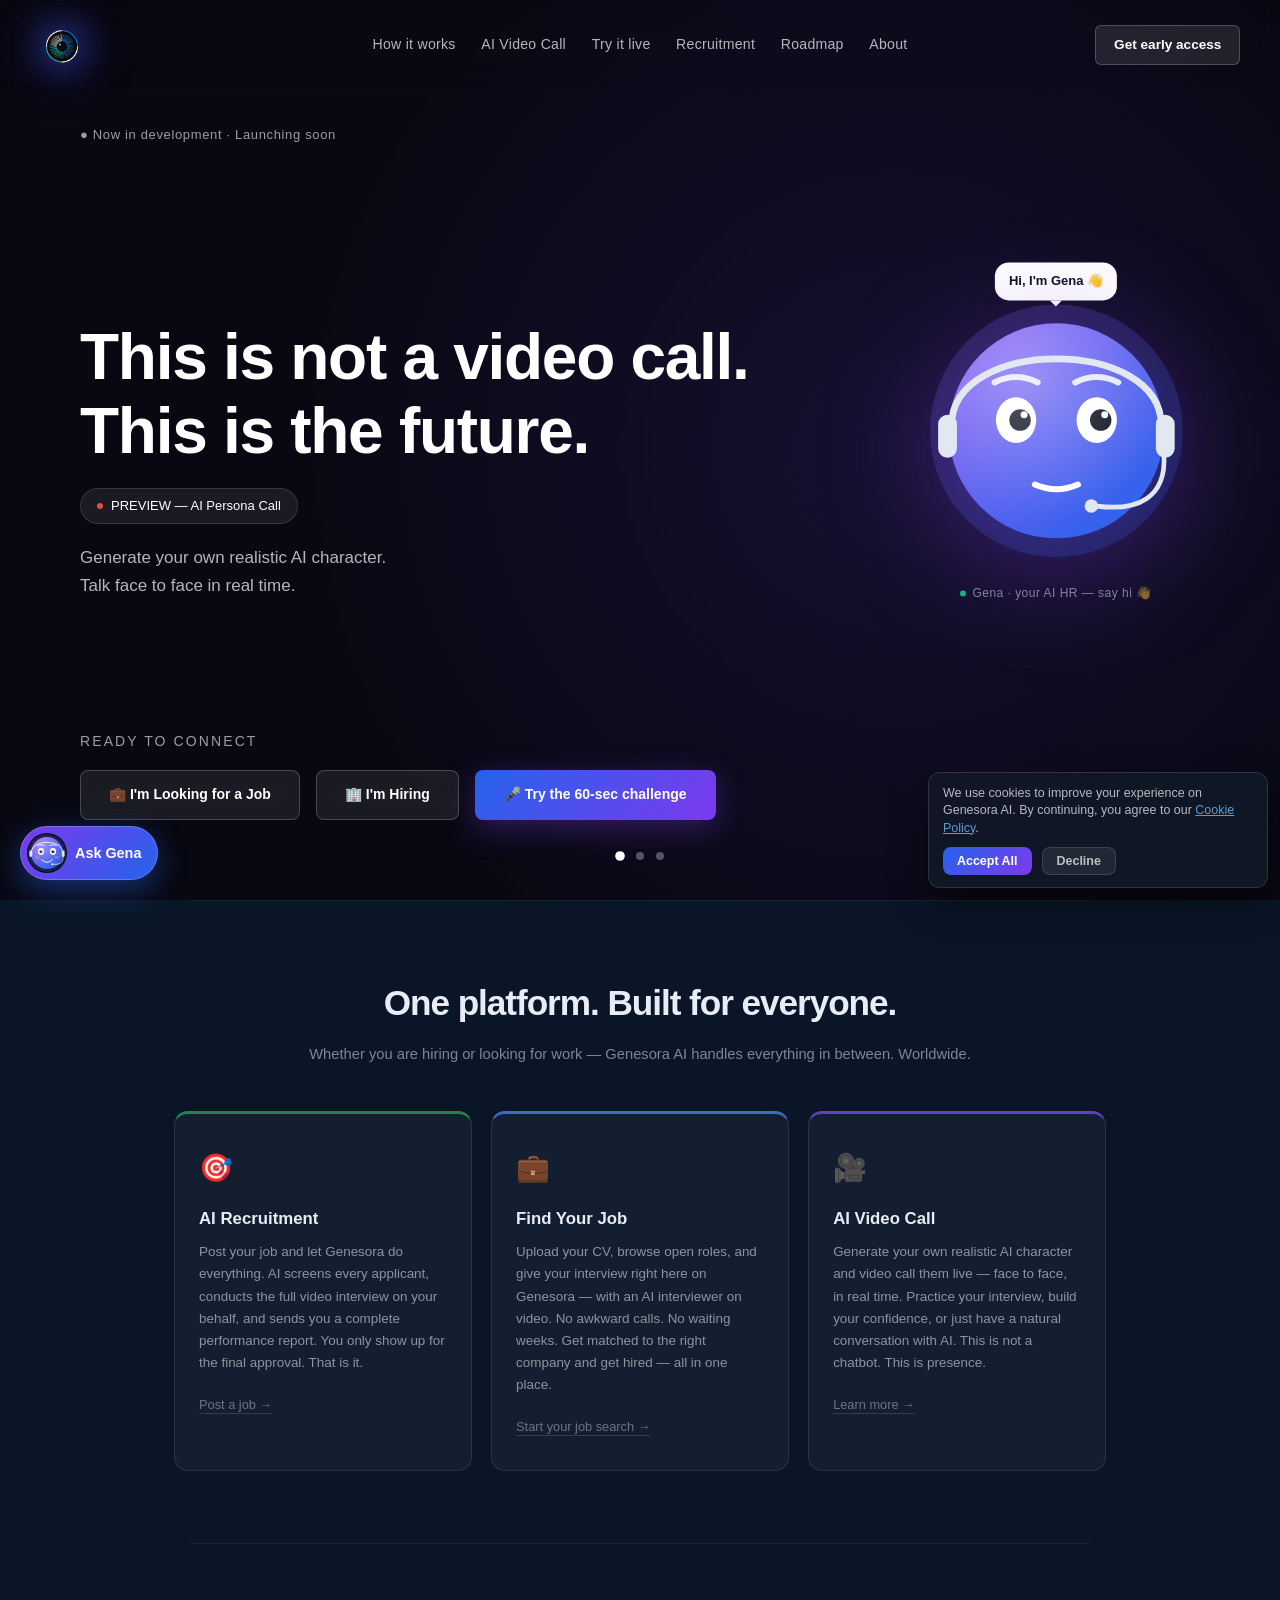
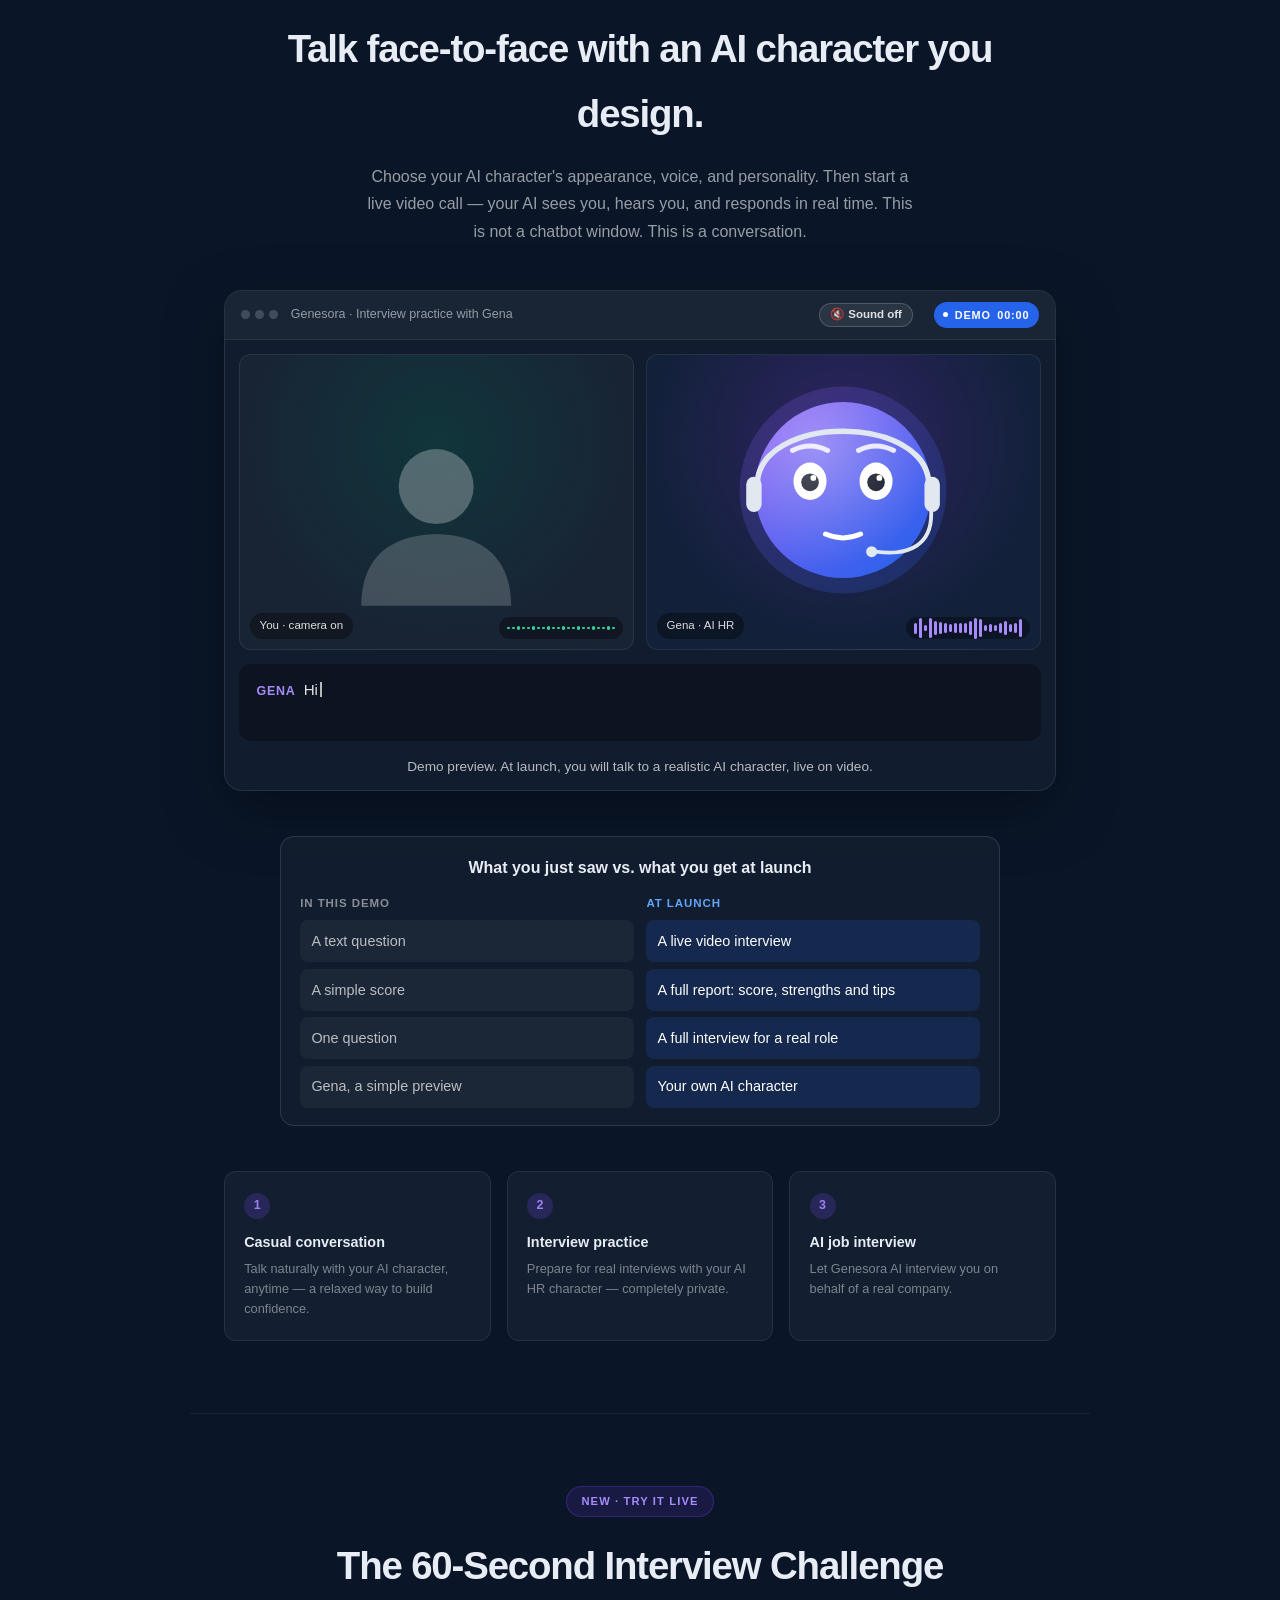
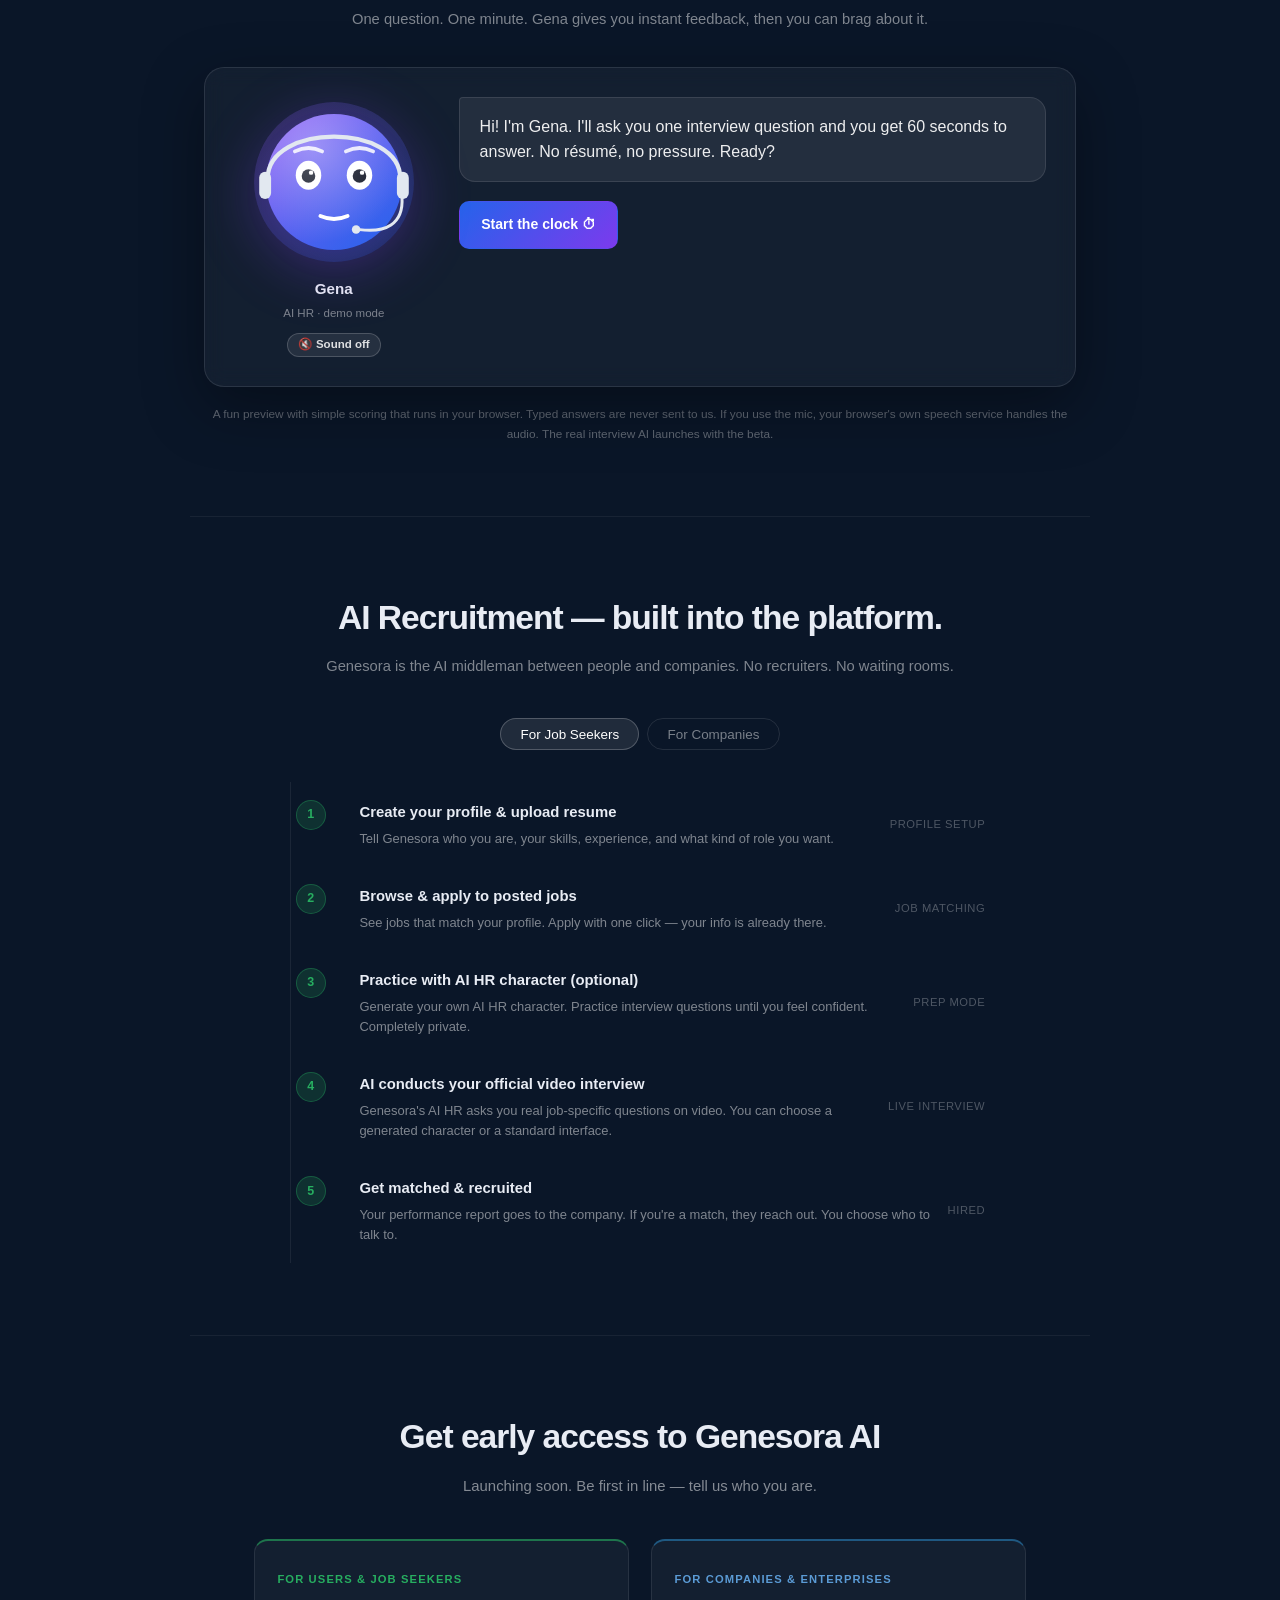
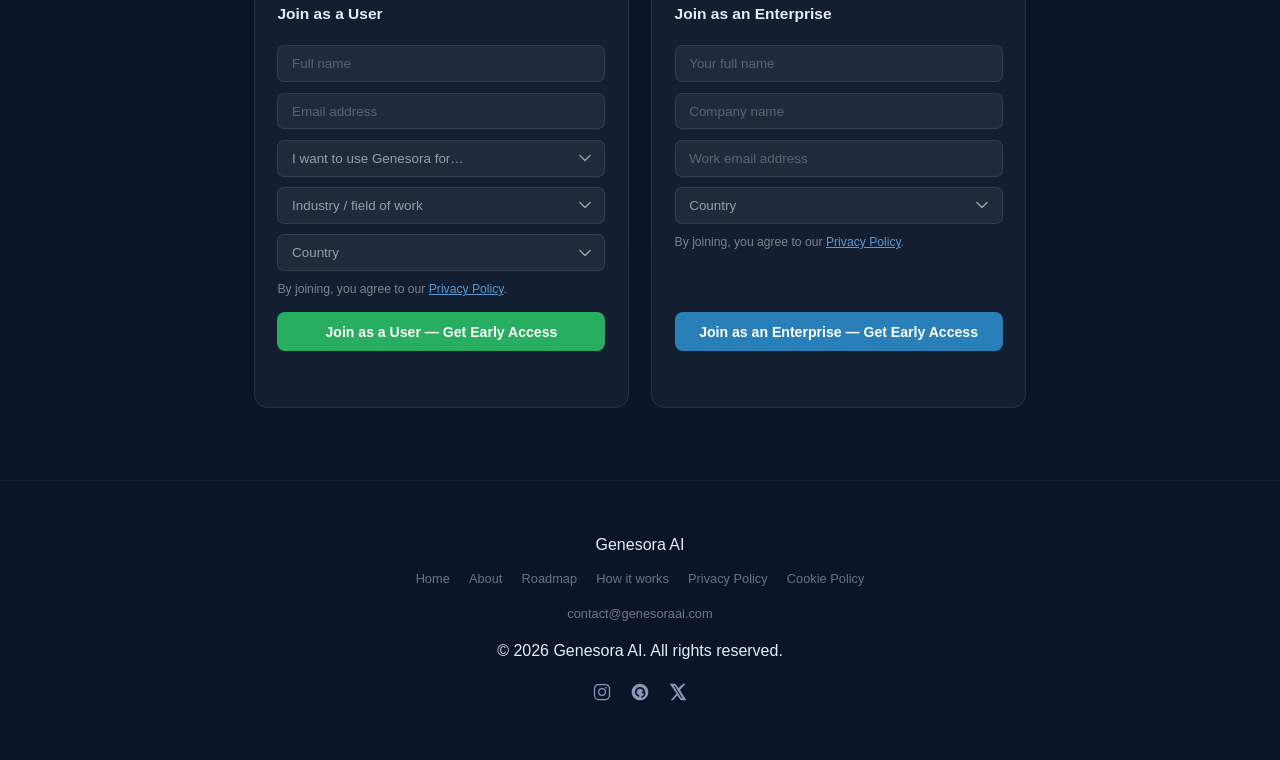
==== commit 0679165c: "index.html" ====
--- a/index.html
+++ b/index.html
@@ -1074,6 +1074,7 @@
               <div class="ch-actions">
                 <a class="ch-btn ghost" id="chShareX" target="_blank" rel="noopener">Post on X</a>
                 <a class="ch-btn ghost" id="chShareWA" target="_blank" rel="noopener">WhatsApp</a>
+                <button type="button" class="ch-btn ghost" id="chImg">📸 Score card</button>
                 <button type="button" class="ch-btn ghost" id="chShareNative" hidden>Share…</button>
                 <button type="button" class="ch-btn ghost" id="chCopy">Copy brag text</button>
               </div>
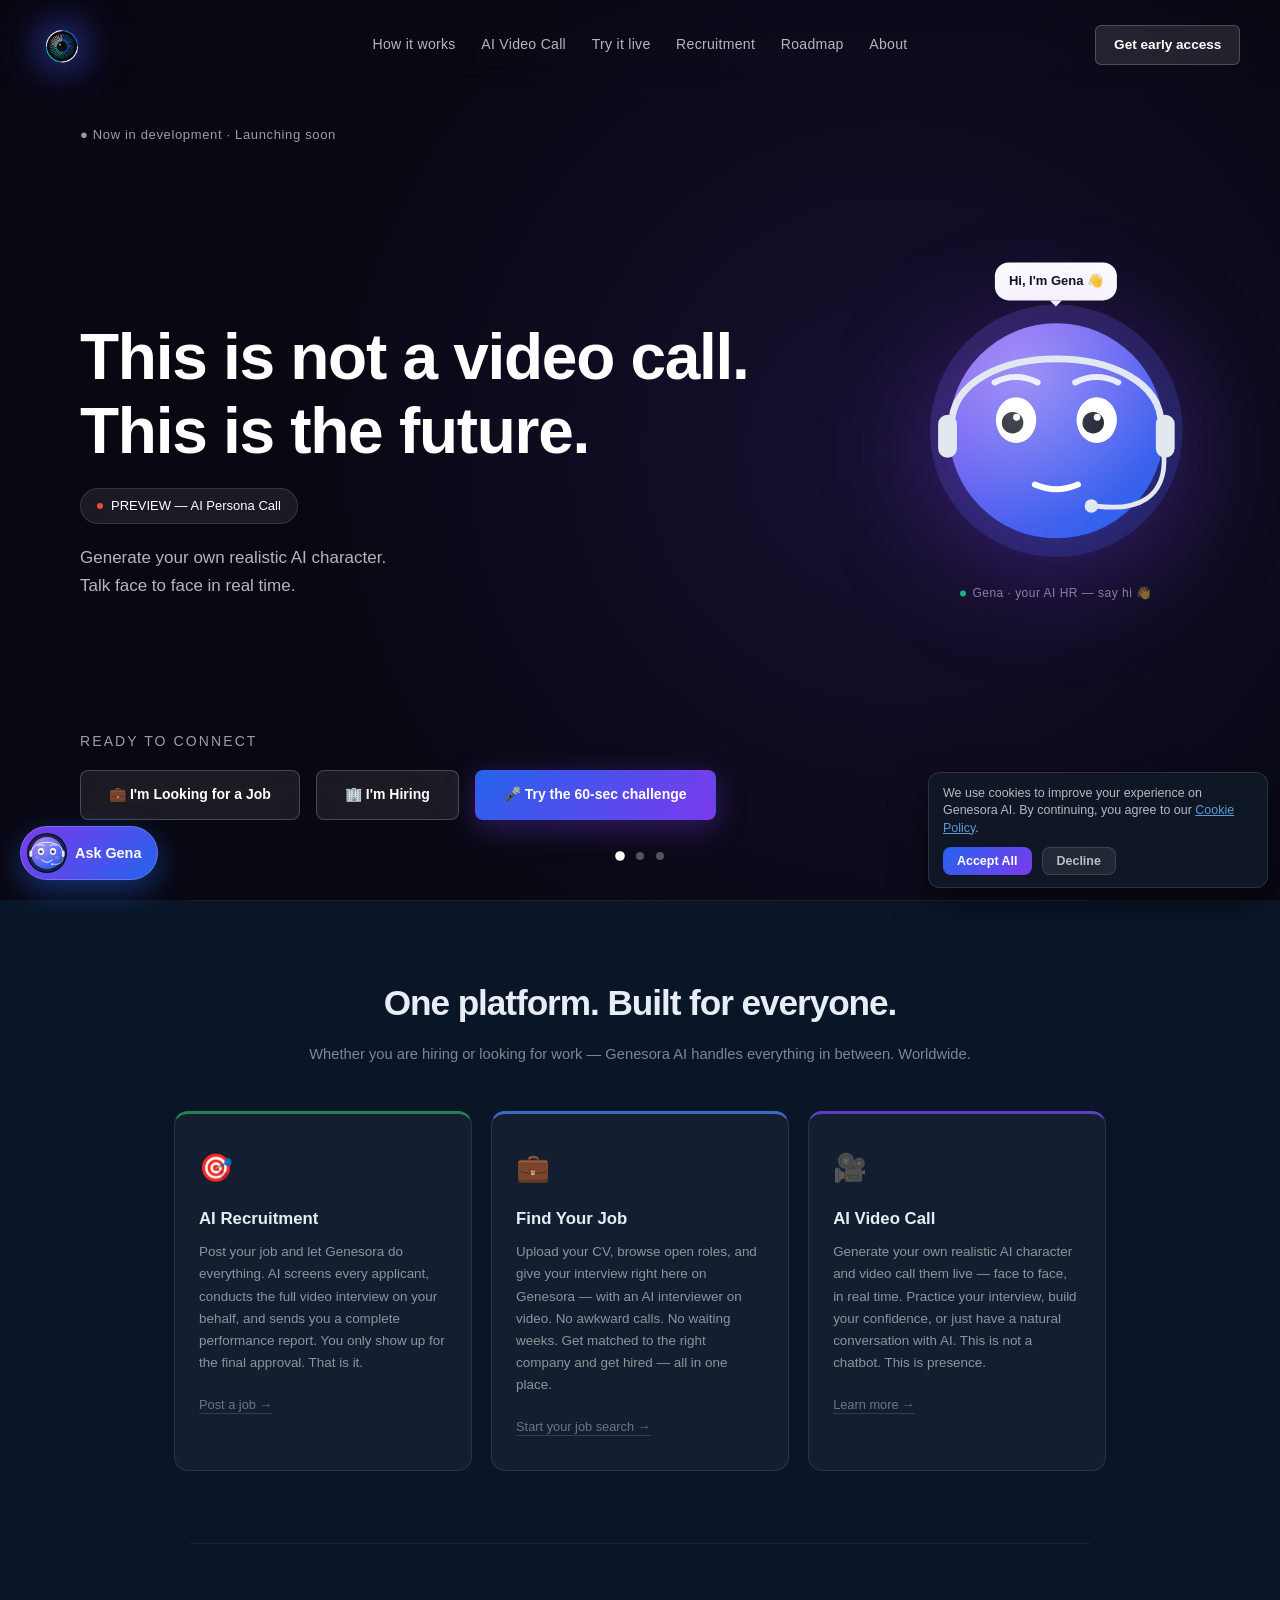
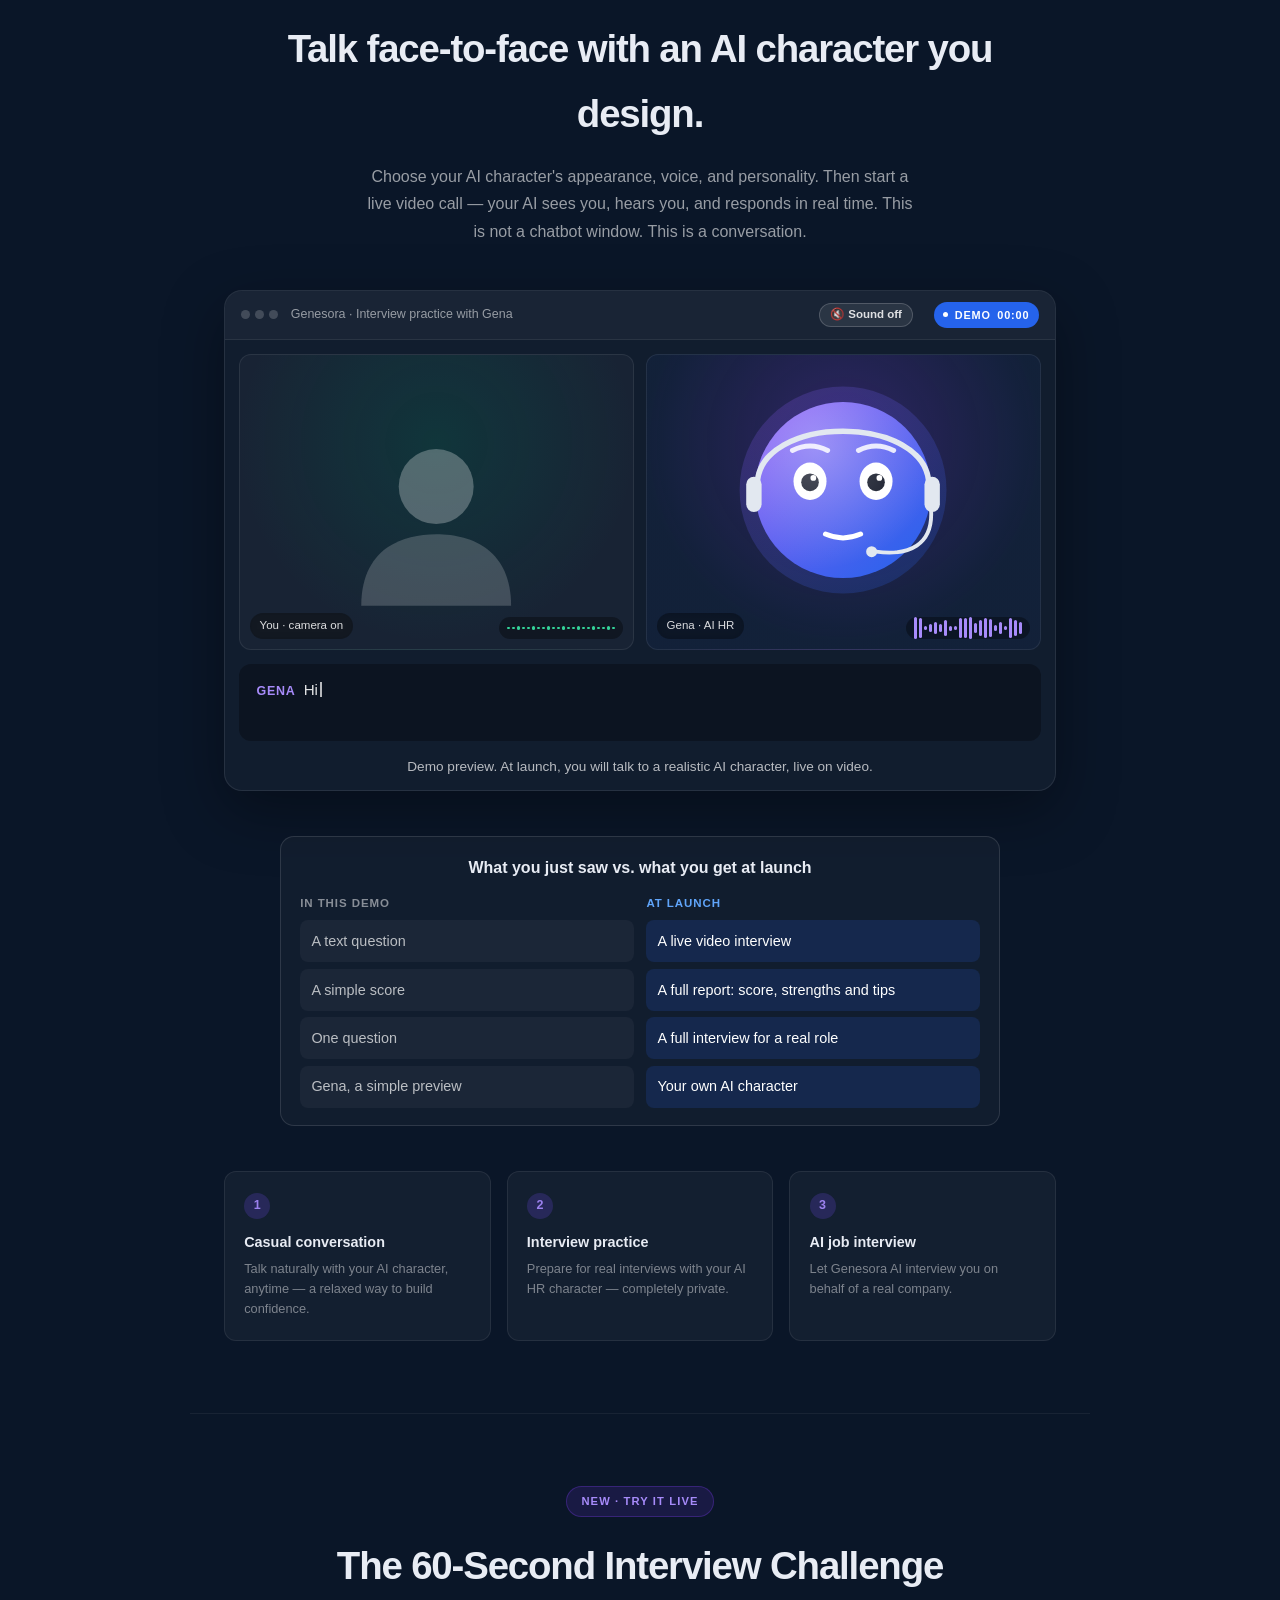
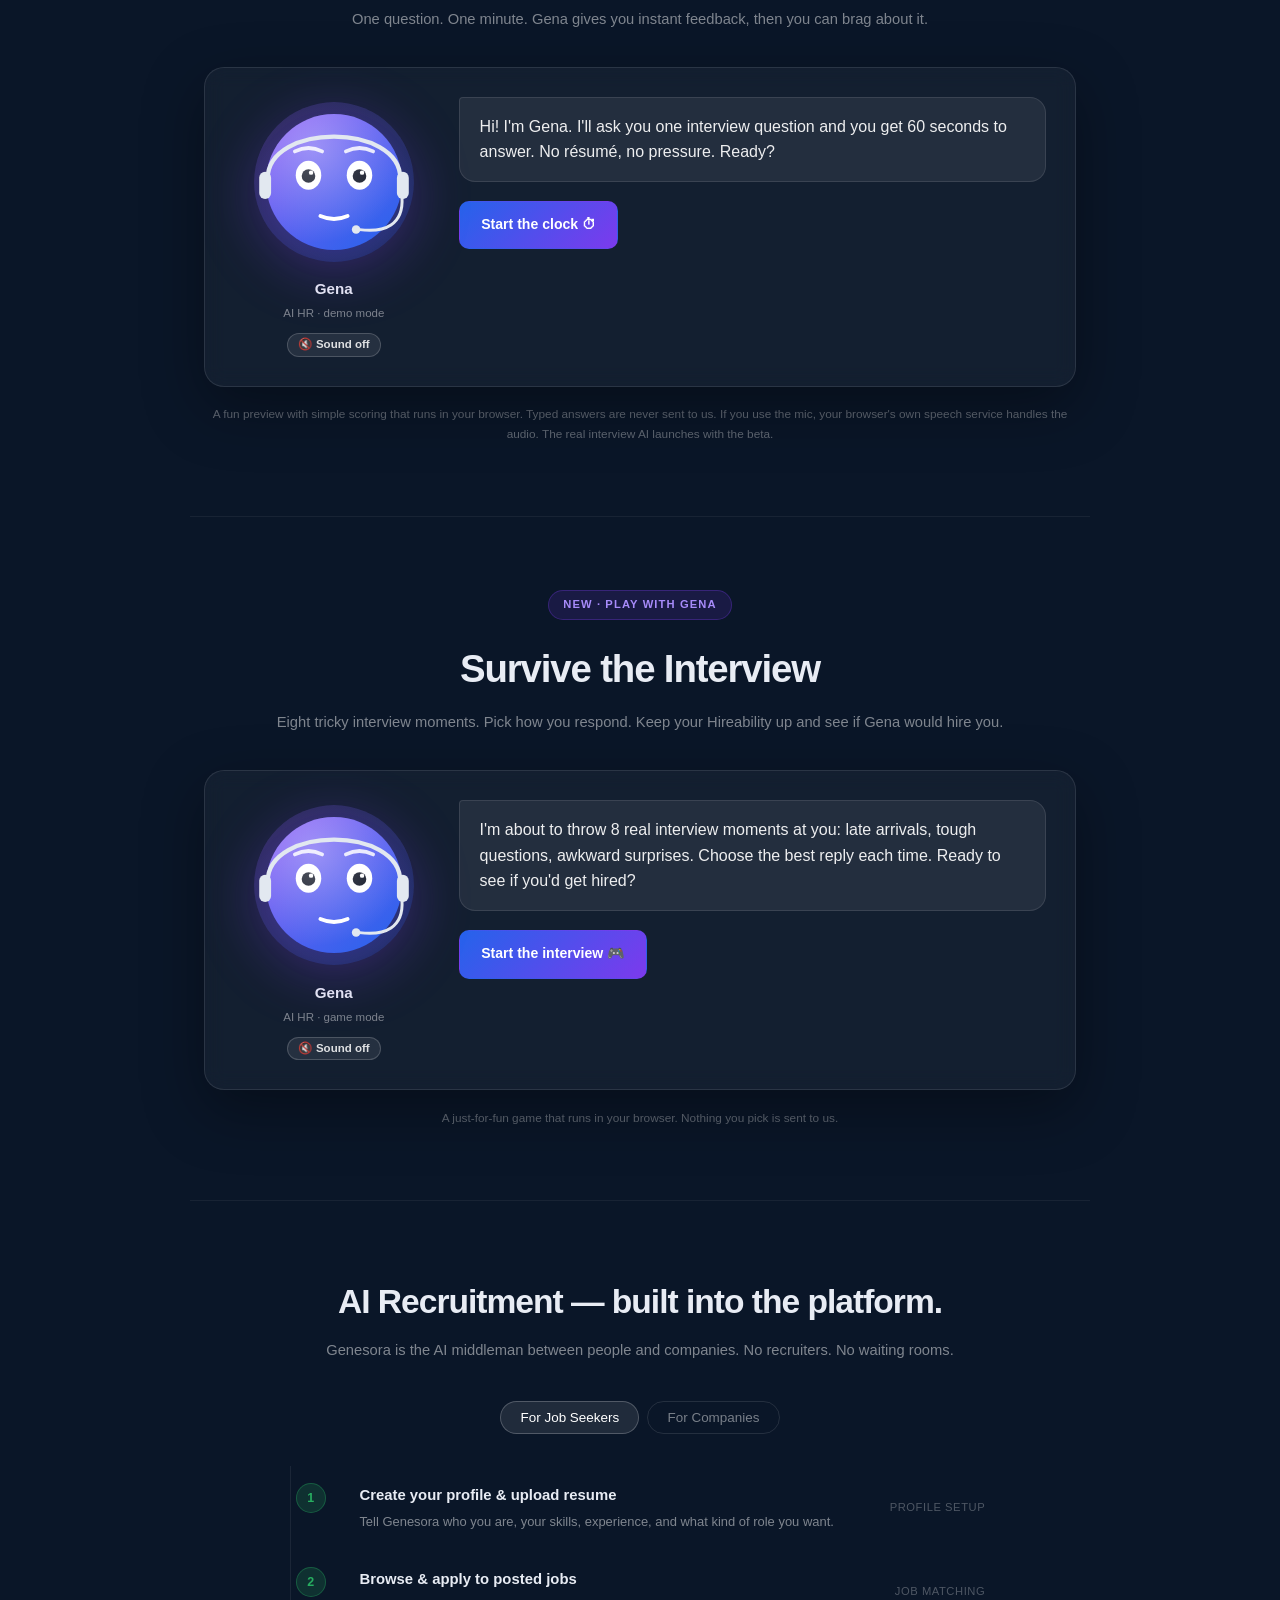
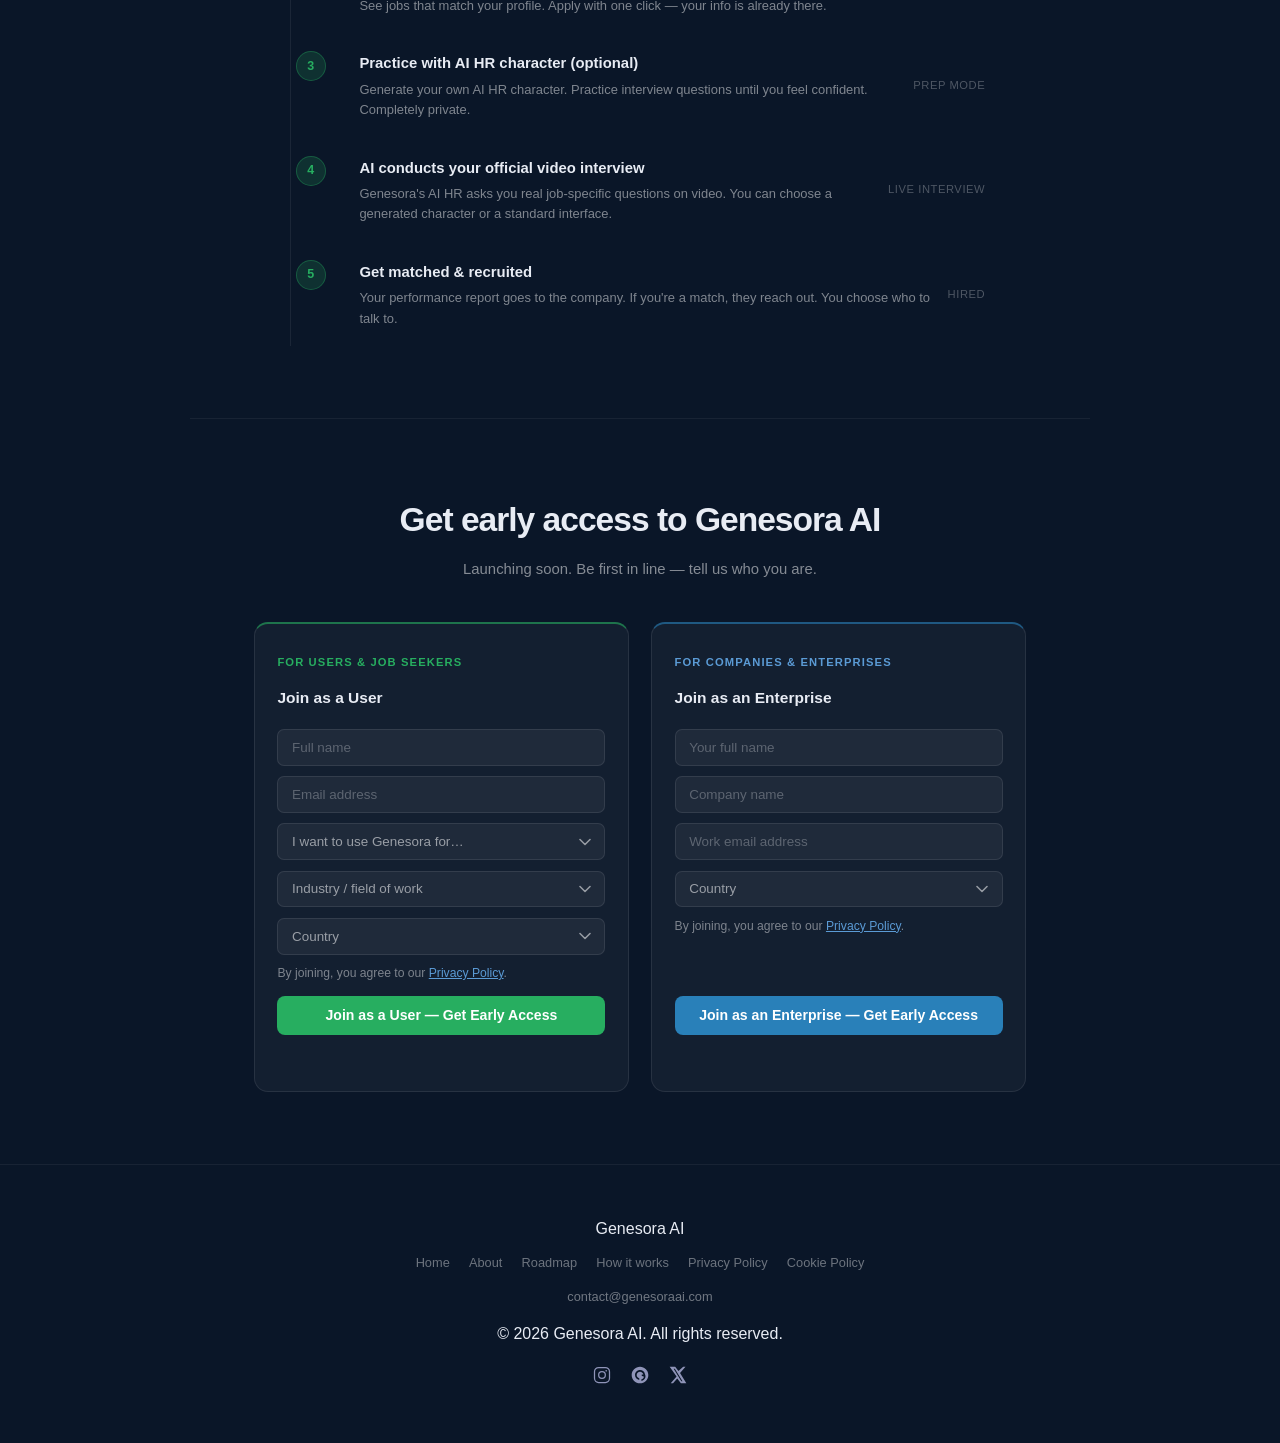
==== commit 10c2e42c: "index.html Added a new interactive game section for interview practice with Gena." ====
--- a/index.html
+++ b/index.html
@@ -1081,6 +1081,7 @@
               <p class="ch-bridge">This was a fun preview. At launch, your AI interviewer asks follow-up questions on video and gives you a full report with strengths and tips.</p>
               <div class="ch-actions">
                 <button type="button" class="ch-btn ghost" id="chRetry">Try another question ↻</button>
+                <a href="#play" class="ch-btn ghost">🎮 Play with Gena</a>
                 <span class="spacer"></span>
                 <a href="#pre-register" class="ch-btn primary">Join the waitlist →</a>
               </div>
@@ -1089,6 +1090,83 @@
           </div>
         </div>
         <p class="ch-fine">A fun preview with simple scoring that runs in your browser. Typed answers are never sent to us. If you use the mic, your browser's own speech service handles the audio. The real interview AI launches with the beta.</p>
+      </section>
+
+      <hr class="section-divider" />
+
+      <!-- 🎮 Play with Gena: Survive the Interview -->
+      <section class="challenge-section sv-section" id="play">
+        <span class="ch-badge">New · Play with Gena</span>
+        <h2>Survive the Interview</h2>
+        <p class="section-sub">Eight tricky interview moments. Pick how you respond. Keep your Hireability up and see if Gena would hire you.</p>
+
+        <div class="ch-card" id="svCard">
+          <div class="ch-gena">
+            <div id="svFaceMount"></div>
+            <div class="ch-gena-name">Gena<small>AI HR · game mode</small></div>
+          </div>
+
+          <div class="ch-body">
+
+            <div class="ch-stage active" data-stage="intro">
+              <div class="ch-bubble">I'm about to throw 8 real interview moments at you: late arrivals, tough questions, awkward surprises. Choose the best reply each time. Ready to see if you'd get hired?</div>
+              <button type="button" class="ch-btn primary" id="svStart">Start the interview 🎮</button>
+            </div>
+
+            <div class="ch-stage" data-stage="play">
+              <div class="sv-top">
+                <span id="svRound">Round 1 of 8</span>
+                <span class="sv-meter-wrap"><span class="sv-meter-label">Hireability <b id="svMeterNum">40</b></span><span class="sv-meter"><i id="svMeter"></i></span></span>
+              </div>
+              <div class="ch-bubble" id="svQ"></div>
+              <div class="sv-opts" id="svOpts"></div>
+              <div class="sv-feedback" id="svFeedback" hidden aria-live="polite">
+                <p class="sv-react" id="svReact"></p>
+                <p class="sv-tip" id="svTip"></p>
+                <button type="button" class="ch-btn primary" id="svNext">Next →</button>
+              </div>
+            </div>
+
+            <div class="ch-stage" data-stage="result" aria-live="polite">
+              <div class="ch-score">
+                <div class="ch-ring">
+                  <svg viewBox="0 0 110 110" aria-hidden="true">
+                    <defs><linearGradient id="svGrad" x1="0" y1="0" x2="1" y2="1"><stop offset="0" stop-color="#2563EB"/><stop offset="1" stop-color="#10B981"/></linearGradient></defs>
+                    <circle class="bg" cx="55" cy="55" r="42"/>
+                    <circle class="fg" id="svScoreRing" cx="55" cy="55" r="42" stroke="url(#svGrad)"/>
+                  </svg>
+                  <b><span id="svScoreNum">0</span><small>/ 100</small></b>
+                </div>
+                <div>
+                  <div class="ch-title" id="svTitle"></div>
+                  <p id="svComment"></p>
+                </div>
+              </div>
+
+              <div class="ch-metrics">
+                <div class="ch-metric"><span>Hireability</span><b>Final score</b><div class="ch-bar"><i id="svEnergyBar"></i></div></div>
+                <div class="ch-metric"><span>Best calls</span><b id="svBest">0/8</b></div>
+                <div class="ch-metric"><span>Red flags</span><b id="svFlags">0</b></div>
+              </div>
+
+              <div class="ch-actions">
+                <a class="ch-btn ghost" id="svShareX" target="_blank" rel="noopener noreferrer">Post on X</a>
+                <a class="ch-btn ghost" id="svShareWA" target="_blank" rel="noopener noreferrer">WhatsApp</a>
+                <button type="button" class="ch-btn ghost" id="svImg">📸 Score card</button>
+                <button type="button" class="ch-btn ghost" id="svShareNative" hidden>Share…</button>
+                <button type="button" class="ch-btn ghost" id="svCopy">Copy brag text</button>
+              </div>
+              <p class="ch-bridge">This is the fun version. At launch, your AI interviewer practises with you on video and gives you a full report.</p>
+              <div class="ch-actions">
+                <button type="button" class="ch-btn ghost" id="svRetry">Play again ↻</button>
+                <span class="spacer"></span>
+                <a href="#pre-register" class="ch-btn primary">Join the waitlist →</a>
+              </div>
+            </div>
+
+          </div>
+        </div>
+        <p class="ch-fine">A just-for-fun game that runs in your browser. Nothing you pick is sent to us.</p>
       </section>
 
       <hr class="section-divider" />
--- a/genesora-extras.css
+++ b/genesora-extras.css
@@ -272,8 +272,10 @@
 .ch-ring b { position: absolute; inset: 0; display: flex; flex-direction: column; align-items: center; justify-content: center; font-family: 'Sora', sans-serif; font-size: 2rem; line-height: 1; }
 .ch-ring b small { font-family: 'DM Sans', sans-serif; font-size: 0.65rem; font-weight: 400; color: rgba(255, 255, 255, 0.5); margin-top: 4px; }
 .ch-title { font-family: 'Sora', sans-serif; font-size: 1.35rem; font-weight: 700; margin-bottom: 0.3rem; }
-#chComment { font-size: 0.9rem; line-height: 1.6; color: rgba(255, 255, 255, 0.7); }
+#chComment, #svComment { font-size: 0.9rem; line-height: 1.6; color: rgba(255, 255, 255, 0.7); }
 .ch-metrics { display: grid; grid-template-columns: repeat(2, 1fr); gap: 0.7rem; margin-bottom: 0.4rem; }
+#svCard .ch-metrics { grid-template-columns: repeat(3, 1fr); }
+@media (max-width: 560px) { #svCard .ch-metrics { grid-template-columns: 1fr 1fr; } }
 .ch-metric { background: rgba(255, 255, 255, 0.04); border: 1px solid rgba(255, 255, 255, 0.08); border-radius: 12px; padding: 0.8rem 1rem; }
 .ch-metric > span { display: block; font-size: 0.66rem; letter-spacing: 0.08em; text-transform: uppercase; color: rgba(255, 255, 255, 0.45); margin-bottom: 0.25rem; }
 .ch-metric b { font-family: 'Sora', sans-serif; font-size: 1.05rem; }
@@ -457,3 +459,37 @@
   .ch-gena .ch-sound { margin: 0 0 0 auto; }
   .ld-bar .gen-sound .gs-txt { display: none; }
 }
+
+
+/* ── Survive the Interview (game) ── */
+.sv-top { display: flex; justify-content: space-between; align-items: center; gap: 1rem; margin-bottom: 0.9rem; font-size: 0.8rem; color: rgba(255,255,255,0.6); font-weight: 600; flex-wrap: wrap; }
+.sv-meter-wrap { display: flex; align-items: center; gap: 0.6rem; flex: 1; justify-content: flex-end; min-width: 190px; }
+.sv-meter-label { white-space: nowrap; letter-spacing: 0.04em; text-transform: uppercase; font-size: 0.68rem; }
+.sv-meter-label b { color: #fff; font-family: 'Sora', sans-serif; font-size: 0.85rem; margin-left: 0.25rem; }
+.sv-meter { width: 130px; height: 8px; border-radius: 8px; background: rgba(255,255,255,0.1); overflow: hidden; flex-shrink: 0; }
+.sv-meter i { display: block; height: 100%; width: 40%; border-radius: 8px; background: linear-gradient(90deg, #2563EB, #10B981); transition: width 0.5s cubic-bezier(0.2,0.8,0.2,1), background 0.3s; }
+.sv-meter i.low { background: linear-gradient(90deg, #ef4444, #f59e0b); }
+.sv-opts { display: grid; gap: 0.6rem; }
+.sv-opt {
+  font: inherit; font-size: 0.95rem; line-height: 1.45; text-align: left; cursor: pointer;
+  padding: 0.85rem 1.1rem; border-radius: 12px; color: rgba(255,255,255,0.92);
+  background: rgba(255,255,255,0.05); border: 1px solid rgba(255,255,255,0.12);
+  transition: background 0.2s, border-color 0.2s, transform 0.15s;
+}
+.sv-opt:hover:not(:disabled) { background: rgba(255,255,255,0.1); border-color: rgba(139,92,246,0.7); transform: translateY(-1px); }
+.sv-opt:focus-visible { outline: 2px solid #8b5cf6; outline-offset: 2px; }
+.sv-opt:disabled { cursor: default; opacity: 0.75; }
+.sv-opt.picked.k-b { background: rgba(16,185,129,0.18); border-color: #10B981; opacity: 1; }
+.sv-opt.picked.k-k { background: rgba(251,191,36,0.14); border-color: #fbbf24; opacity: 1; }
+.sv-opt.picked.k-x { background: rgba(239,68,68,0.16); border-color: #ef4444; opacity: 1; }
+.sv-opt.is-best:not(.picked) { border-color: rgba(16,185,129,0.65); opacity: 1; box-shadow: 0 0 0 1px rgba(16,185,129,0.25) inset; }
+.sv-opt.is-best:not(.picked)::after { content: '  ← best call'; font-size: 0.72rem; font-weight: 700; color: #6ee7b7; }
+.sv-feedback { margin-top: 1rem; padding: 0.95rem 1.1rem; border-radius: 12px; background: rgba(255,255,255,0.05); border: 1px solid rgba(255,255,255,0.1); animation: chIn 0.3s ease; }
+.sv-feedback[hidden] { display: none; }
+.sv-react { margin: 0 0 0.4rem; font-weight: 600; font-size: 0.98rem; }
+.sv-react.k-b { color: #6ee7b7; } .sv-react.k-k { color: #fcd34d; } .sv-react.k-x { color: #fca5a5; }
+.sv-tip { margin: 0 0 0.8rem; font-size: 0.86rem; line-height: 1.5; color: rgba(255,255,255,0.72); }
+.sv-pop { animation: svPop 0.45s ease; }
+@keyframes svPop { 0% { transform: scale(1); } 40% { transform: scale(1.012); } 100% { transform: scale(1); } }
+@media (prefers-reduced-motion: reduce) { .sv-pop, .sv-feedback { animation: none; } .sv-meter i { transition: none; } }
+@media (max-width: 560px) { .sv-meter-wrap { justify-content: flex-start; } .sv-meter { flex: 1; width: auto; } }
